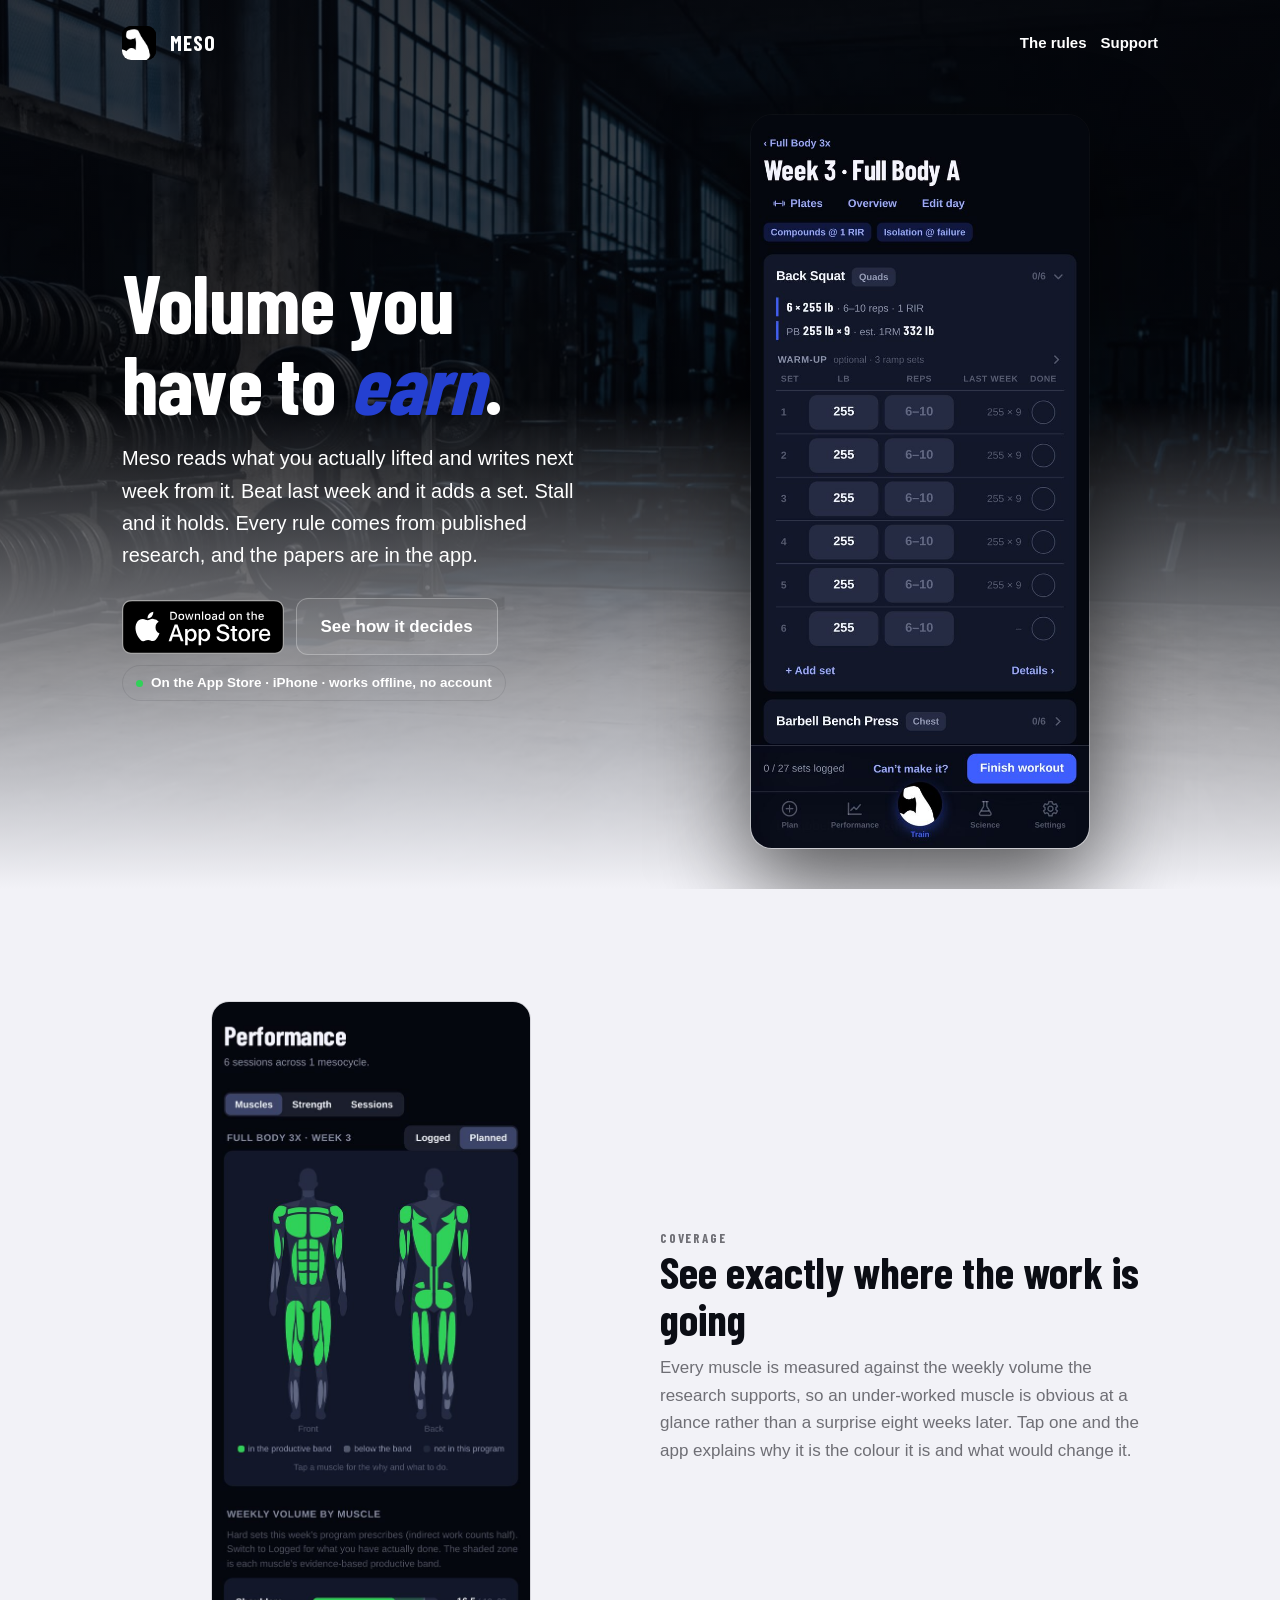
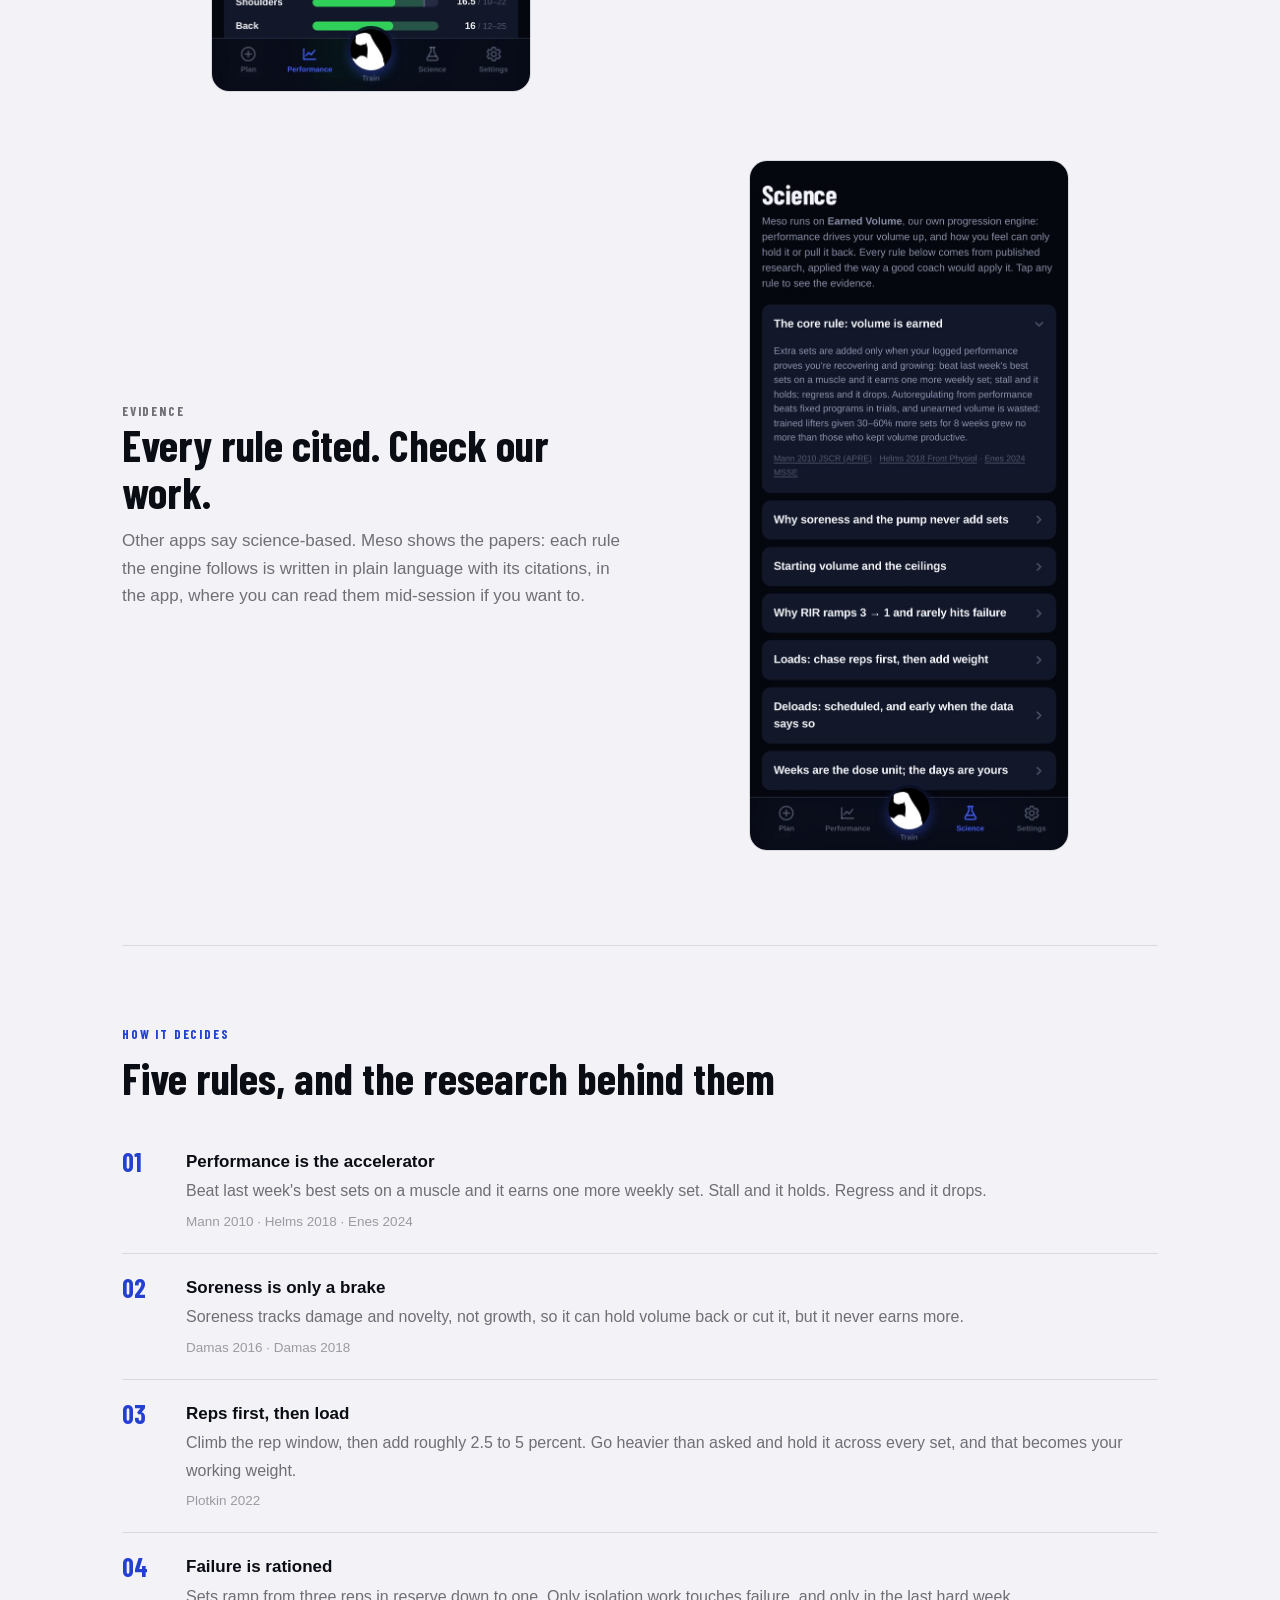
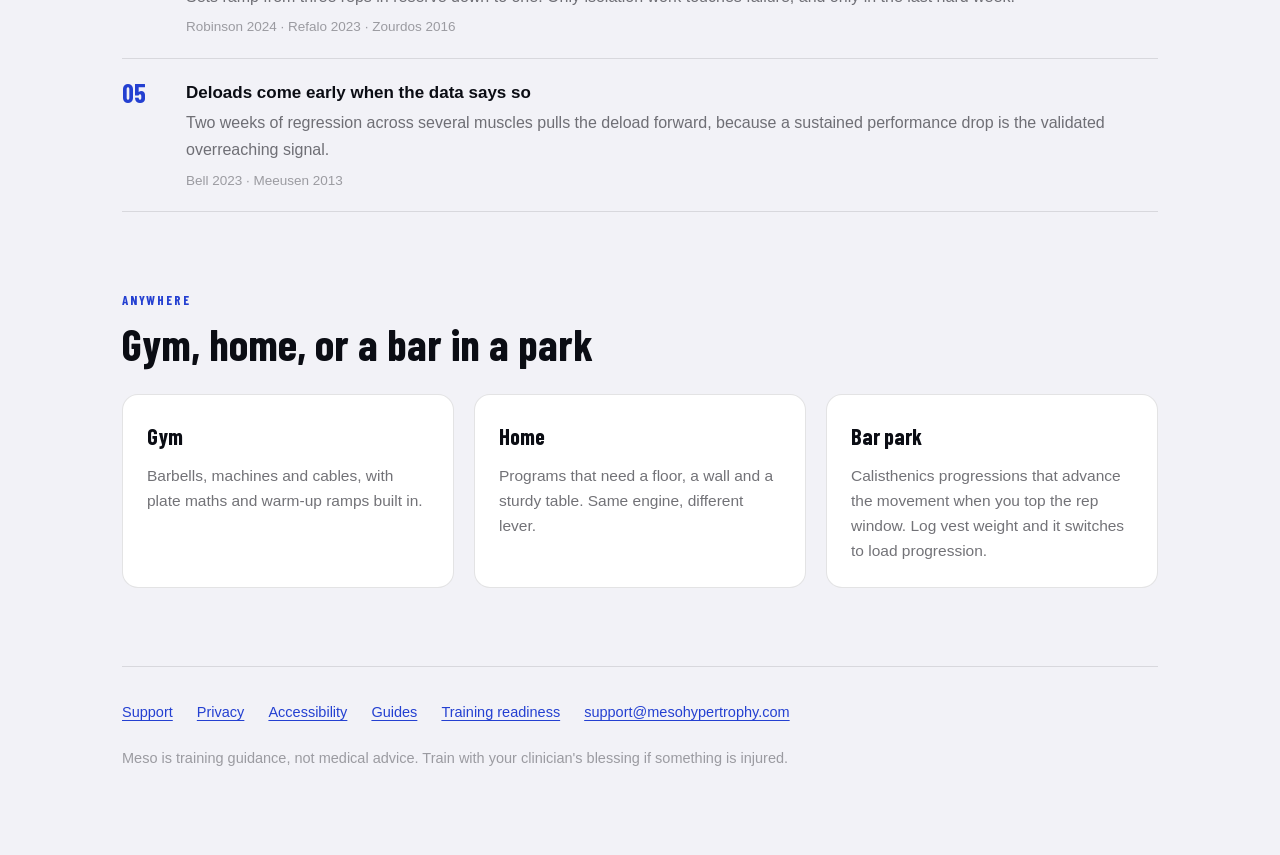
==== index.html @ c238a5f3 "Training guides: what a mesocycle is, deload weeks, reps in reserve, earned progressive overload, an" ====
<!doctype html>
<html lang="en">
<head>
<meta charset="utf-8">
<meta name="viewport" content="width=device-width, initial-scale=1">
<meta name="apple-itunes-app" content="app-id=6789395189">
<title>Meso: Hypertrophy Coach</title>
<meta name="description" content="A hypertrophy training app that decides your next set from what you actually lifted. Every rule cited to the research. Works offline, no account.">
<meta property="og:title" content="Meso: Hypertrophy Coach">
<meta property="og:description" content="Volume you have to earn. Meso reads your logged performance and writes next week from it.">
<meta property="og:image" content="shots/02-muscles.jpg">
<meta property="og:type" content="website">
<meta name="theme-color" content="#05070f">
<style>
  @font-face {
    font-family: 'Barlow Condensed'; font-style: normal; font-weight: 700; font-display: swap;
    src: url('./barlow-condensed-700.woff2') format('woff2');
  }
  :root {
    --paper: #05070f; --card: #12172a; --ink: #f2f4ff;
    --ink-2: rgba(210, 219, 250, 0.68); --ink-3: rgba(210, 219, 250, 0.4);
    --line: rgba(126, 138, 178, 0.24); --accent: #3e5eff; --accent-text: #93a6ff;
    --good: #30d158;
    --display: 'Barlow Condensed', -apple-system, 'SF Pro Display', sans-serif;
  }
  * { box-sizing: border-box; }
  html { scroll-behavior: smooth; }
  body {
    margin: 0; background: var(--paper); color: var(--ink);
    font: 17px/1.62 -apple-system, BlinkMacSystemFont, 'Segoe UI', Roboto, sans-serif;
    -webkit-font-smoothing: antialiased; overflow-x: hidden;
  }
  a { color: var(--accent-text); text-underline-offset: 3px; }
  .wrap { max-width: 1080px; margin: 0 auto; padding: 0 22px; }

  /* ---------- hero: the gym behind, the product in front ---------- */
  .hero { position: relative; overflow: hidden; padding: 0 0 40px; }
  .hero::before {
    content: ''; position: absolute; inset: 0;
    background: url('hero-bg.jpg') center/cover no-repeat;
    filter: grayscale(25%) brightness(0.55); z-index: -2;
  }
  .hero::after {
    content: ''; position: absolute; inset: 0; z-index: -1;
    background: linear-gradient(180deg, rgba(5,7,15,0.55) 0%, rgba(5,7,15,0.82) 55%, var(--paper) 100%);
  }
  .nav { display: flex; align-items: center; gap: 14px; padding: 26px 0 0; }
  .mark { width: 34px; height: 34px; border-radius: 9px; background: #000; display: grid; place-items: center; }
  .mark img { width: 100%; height: 100%; object-fit: cover; border-radius: 9px; }
  .brand { font-family: var(--display); font-weight: 700; font-size: 21px; letter-spacing: 0.04em; }
  .nav .spacer { flex: 1; }
  .nav a { color: var(--ink-2); text-decoration: none; font-size: 15px; font-weight: 600; }
  .hero-grid { display: grid; gap: 34px; grid-template-columns: 1.05fr 0.95fr; align-items: center; padding: 54px 0 0; }
  h1 {
    font-family: var(--display); font-weight: 700; font-size: clamp(46px, 7.4vw, 82px);
    line-height: 0.98; margin: 0; letter-spacing: -0.01em; text-wrap: balance;
  }
  h1 em { font-style: italic; color: var(--accent-text); }
  .lede { font-size: clamp(17px, 2vw, 20px); color: var(--ink-2); max-width: 44ch; margin: 20px 0 0; }
  .cta { display: flex; flex-wrap: wrap; gap: 12px; margin: 26px 0 10px; align-items: center; }
  .btn {
    display: inline-block; background: var(--accent); color: #fff; text-decoration: none;
    font-weight: 650; padding: 14px 24px; border-radius: 12px;
    box-shadow: 0 10px 30px rgba(62, 94, 255, 0.35);
  }
  .store { display: inline-block; line-height: 0; }
  .store img { height: 54px; width: auto; }
  .btn.ghost { background: rgba(255,255,255,0.06); color: var(--ink); border: 1px solid var(--line); box-shadow: none; }
  .pill {
    display: inline-flex; align-items: center; gap: 8px; font-size: 13.5px; font-weight: 600;
    color: var(--ink-2); border: 1px solid var(--line); border-radius: 99px; padding: 6px 13px;
  }
  .pill .dot { width: 7px; height: 7px; border-radius: 50%; background: var(--good); }
  .hero-shot { position: relative; }
  .hero-shot img {
    width: 100%; max-width: 340px; margin: 0 auto; display: block; border-radius: 22px;
    border: 1px solid var(--line); box-shadow: 0 40px 90px rgba(0,0,0,0.6);
  }

  /* ---------- alternating feature rows ---------- */
  section { padding: 78px 0 0; }
  .row { display: grid; gap: 40px; grid-template-columns: 1fr 1fr; align-items: center; padding: 34px 0; }
  .row:nth-child(even) .row-media { order: 2; }
  .row img { width: 100%; max-width: 320px; border-radius: 18px; border: 1px solid var(--line); display: block; margin: 0 auto; }
  .eyebrow {
    font-family: var(--display); font-weight: 700; letter-spacing: 0.14em; text-transform: uppercase;
    font-size: 13px; color: var(--accent-text); margin: 0 0 10px;
  }
  h2 { font-family: var(--display); font-weight: 700; font-size: clamp(30px, 4.4vw, 44px); line-height: 1.06; margin: 0 0 12px; }
  .row p { color: var(--ink-2); margin: 0; }

  /* ---------- rules ---------- */
  .rules { border-top: 1px solid var(--line); margin-top: 60px; }
  .rules ol { list-style: none; counter-reset: r; padding: 0; margin: 26px 0 0; }
  .rules li { counter-increment: r; display: grid; grid-template-columns: 46px 1fr; gap: 18px; padding: 20px 0; border-bottom: 1px solid var(--line); }
  .rules li::before {
    content: counter(r, decimal-leading-zero); font-family: var(--display); font-weight: 700;
    font-size: 26px; color: var(--accent-text); line-height: 1.1;
  }
  .rules b { display: block; font-weight: 650; margin-bottom: 2px; }
  .rules span { color: var(--ink-2); font-size: 16px; }
  .rules cite { display: block; margin-top: 6px; color: var(--ink-3); font-size: 13.5px; font-style: normal; }

  /* ---------- environments ---------- */
  .grid { display: grid; gap: 20px; grid-template-columns: repeat(auto-fit, minmax(230px, 1fr)); margin-top: 26px; }
  .card { background: var(--card); border: 1px solid var(--line); border-radius: 16px; padding: 24px; }
  .card h3 { font-family: var(--display); font-size: 22px; margin: 0 0 8px; font-weight: 700; }
  .card p { margin: 0; color: var(--ink-2); font-size: 15.5px; }

  footer { margin-top: 78px; border-top: 1px solid var(--line); padding: 34px 0 70px; color: var(--ink-3); font-size: 14.5px; }
  footer nav a { margin-right: 20px; display: inline-block; margin-bottom: 8px; }

  @media (max-width: 760px) {
    .hero-grid, .row { grid-template-columns: 1fr; }
    .row:nth-child(even) .row-media { order: 0; }
    .hero-grid { padding-top: 34px; }
  }
  @media (prefers-color-scheme: light) {
    :root {
      --paper: #f2f2f7; --card: #ffffff; --ink: #0b0d14;
      --ink-2: rgba(60, 60, 67, 0.72); --ink-3: rgba(60, 60, 67, 0.48);
      --line: rgba(60, 60, 67, 0.14); --accent: #2b48e6; --accent-text: #2440d1;
    }
    .hero::after { background: linear-gradient(180deg, rgba(5,7,15,0.62) 0%, rgba(5,7,15,0.5) 45%, var(--paper) 100%); }
    .nav a, .brand, h1, .lede, .pill { color: #fff; }
    .btn.ghost { color: #fff; border-color: rgba(255,255,255,0.28); }
  }
  @media (prefers-reduced-motion: reduce) { html { scroll-behavior: auto; } }
</style>
</head>
<body>

<div class="hero">
  <div class="wrap">
    <div class="nav">
      <div class="mark"><img src="icon.png" alt=""></div>
      <span class="brand">MESO</span>
      <span class="spacer"></span>
      <a href="#rules">The rules</a>
      <a href="support.html">Support</a>
    </div>
    <div class="hero-grid">
      <div>
        <h1>Volume you have to <em>earn</em>.</h1>
        <p class="lede">Meso reads what you actually lifted and writes next week from it. Beat last week and it adds a
          set. Stall and it holds. Every rule comes from published research, and the papers are in the app.</p>
        <div class="cta">
          <a class="store" href="https://apps.apple.com/app/apple-store/id6789395189?ct=website"><img src="app-store-badge.svg" alt="Download on the App Store" width="162" height="54"></a>
          <a class="btn ghost" href="#rules">See how it decides</a>
        </div>
        <span class="pill"><span class="dot"></span> On the App Store · iPhone · works offline, no account</span>
      </div>
      <div class="hero-shot"><img src="shots/01-workout.jpg" alt="A Meso workout screen: prescribed weight, rep window and reps in reserve, with last week's numbers beside every set."></div>
    </div>
  </div>
</div>

<div class="wrap">
  <section>
    <div class="row">
      <div class="row-media"><img src="shots/02-muscles.jpg" alt="A body map with each muscle coloured green where this week's sets land inside its evidence-based volume band." loading="lazy"></div>
      <div>
        <p class="eyebrow">Coverage</p>
        <h2>See exactly where the work is going</h2>
        <p>Every muscle is measured against the weekly volume the research supports, so an under-worked muscle is
          obvious at a glance rather than a surprise eight weeks later. Tap one and the app explains why it is the
          colour it is and what would change it.</p>
      </div>
    </div>
    <div class="row">
      <div class="row-media"><img src="shots/06-science.jpg" alt="The Science tab, listing each engine rule with links to the studies behind it." loading="lazy"></div>
      <div>
        <p class="eyebrow">Evidence</p>
        <h2>Every rule cited. Check our work.</h2>
        <p>Other apps say science-based. Meso shows the papers: each rule the engine follows is written in plain
          language with its citations, in the app, where you can read them mid-session if you want to.</p>
      </div>
    </div>
  </section>

  <section class="rules" id="rules">
    <p class="eyebrow">How it decides</p>
    <h2>Five rules, and the research behind them</h2>
    <ol>
      <li><div><b>Performance is the accelerator</b><span>Beat last week's best sets on a muscle and it earns one more
        weekly set. Stall and it holds. Regress and it drops.</span><cite>Mann 2010 · Helms 2018 · Enes 2024</cite></div></li>
      <li><div><b>Soreness is only a brake</b><span>Soreness tracks damage and novelty, not growth, so it can hold
        volume back or cut it, but it never earns more.</span><cite>Damas 2016 · Damas 2018</cite></div></li>
      <li><div><b>Reps first, then load</b><span>Climb the rep window, then add roughly 2.5 to 5 percent. Go heavier
        than asked and hold it across every set, and that becomes your working weight.</span><cite>Plotkin 2022</cite></div></li>
      <li><div><b>Failure is rationed</b><span>Sets ramp from three reps in reserve down to one. Only isolation work
        touches failure, and only in the last hard week.</span><cite>Robinson 2024 · Refalo 2023 · Zourdos 2016</cite></div></li>
      <li><div><b>Deloads come early when the data says so</b><span>Two weeks of regression across several muscles
        pulls the deload forward, because a sustained performance drop is the validated overreaching
        signal.</span><cite>Bell 2023 · Meeusen 2013</cite></div></li>
    </ol>
  </section>

  <section>
    <p class="eyebrow">Anywhere</p>
    <h2>Gym, home, or a bar in a park</h2>
    <div class="grid">
      <div class="card"><h3>Gym</h3><p>Barbells, machines and cables, with plate maths and warm-up ramps built in.</p></div>
      <div class="card"><h3>Home</h3><p>Programs that need a floor, a wall and a sturdy table. Same engine, different lever.</p></div>
      <div class="card"><h3>Bar park</h3><p>Calisthenics progressions that advance the movement when you top the rep window. Log vest weight and it switches to load progression.</p></div>
    </div>
  </section>

  <footer>
    <nav>
      <a href="support.html">Support</a>
      <a href="privacy.html">Privacy</a>
      <a href="accessibility.html">Accessibility</a>
      <a href="guides/">Guides</a>
      <a href="suitability.html">Training readiness</a>
      <a href="mailto:support@mesohypertrophy.com">support@mesohypertrophy.com</a>
    </nav>
    <p>Meso is training guidance, not medical advice. Train with your clinician's blessing if something is injured.</p>
  </footer>
</div>
</body>
</html>
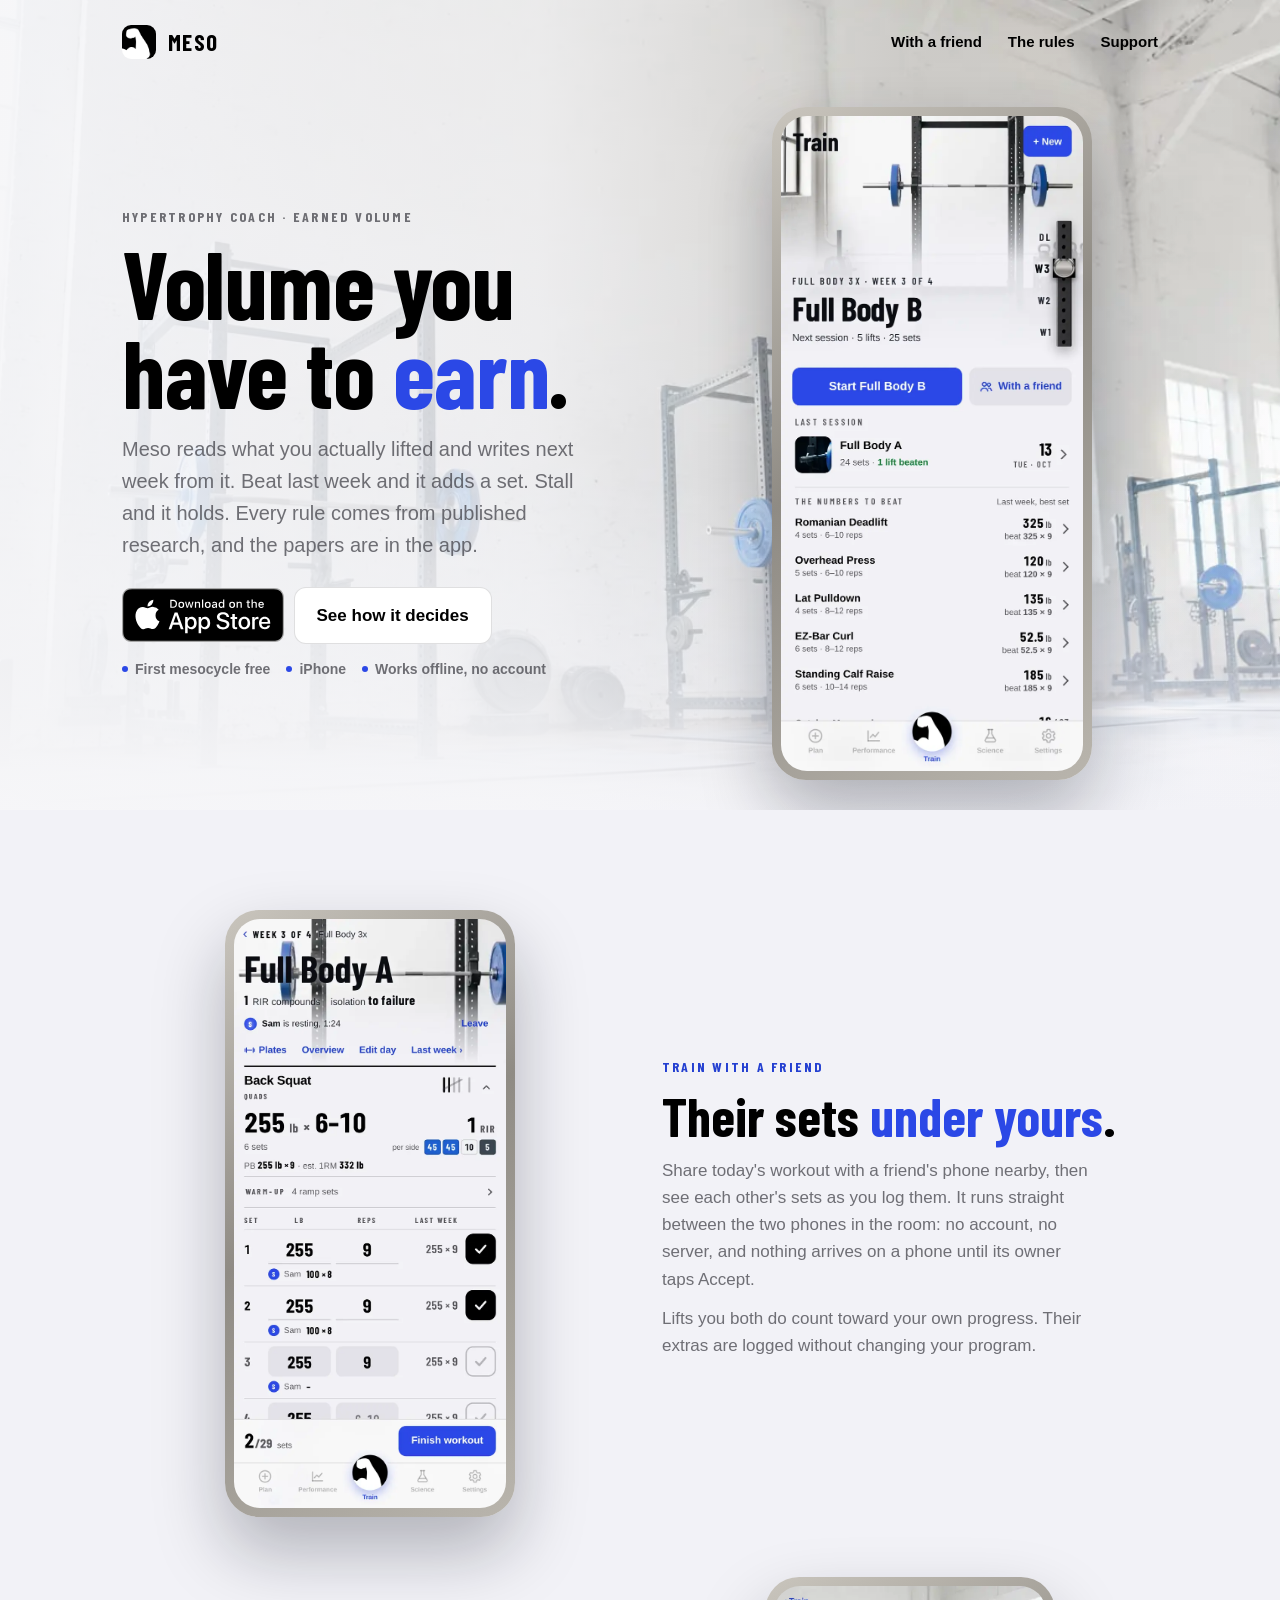
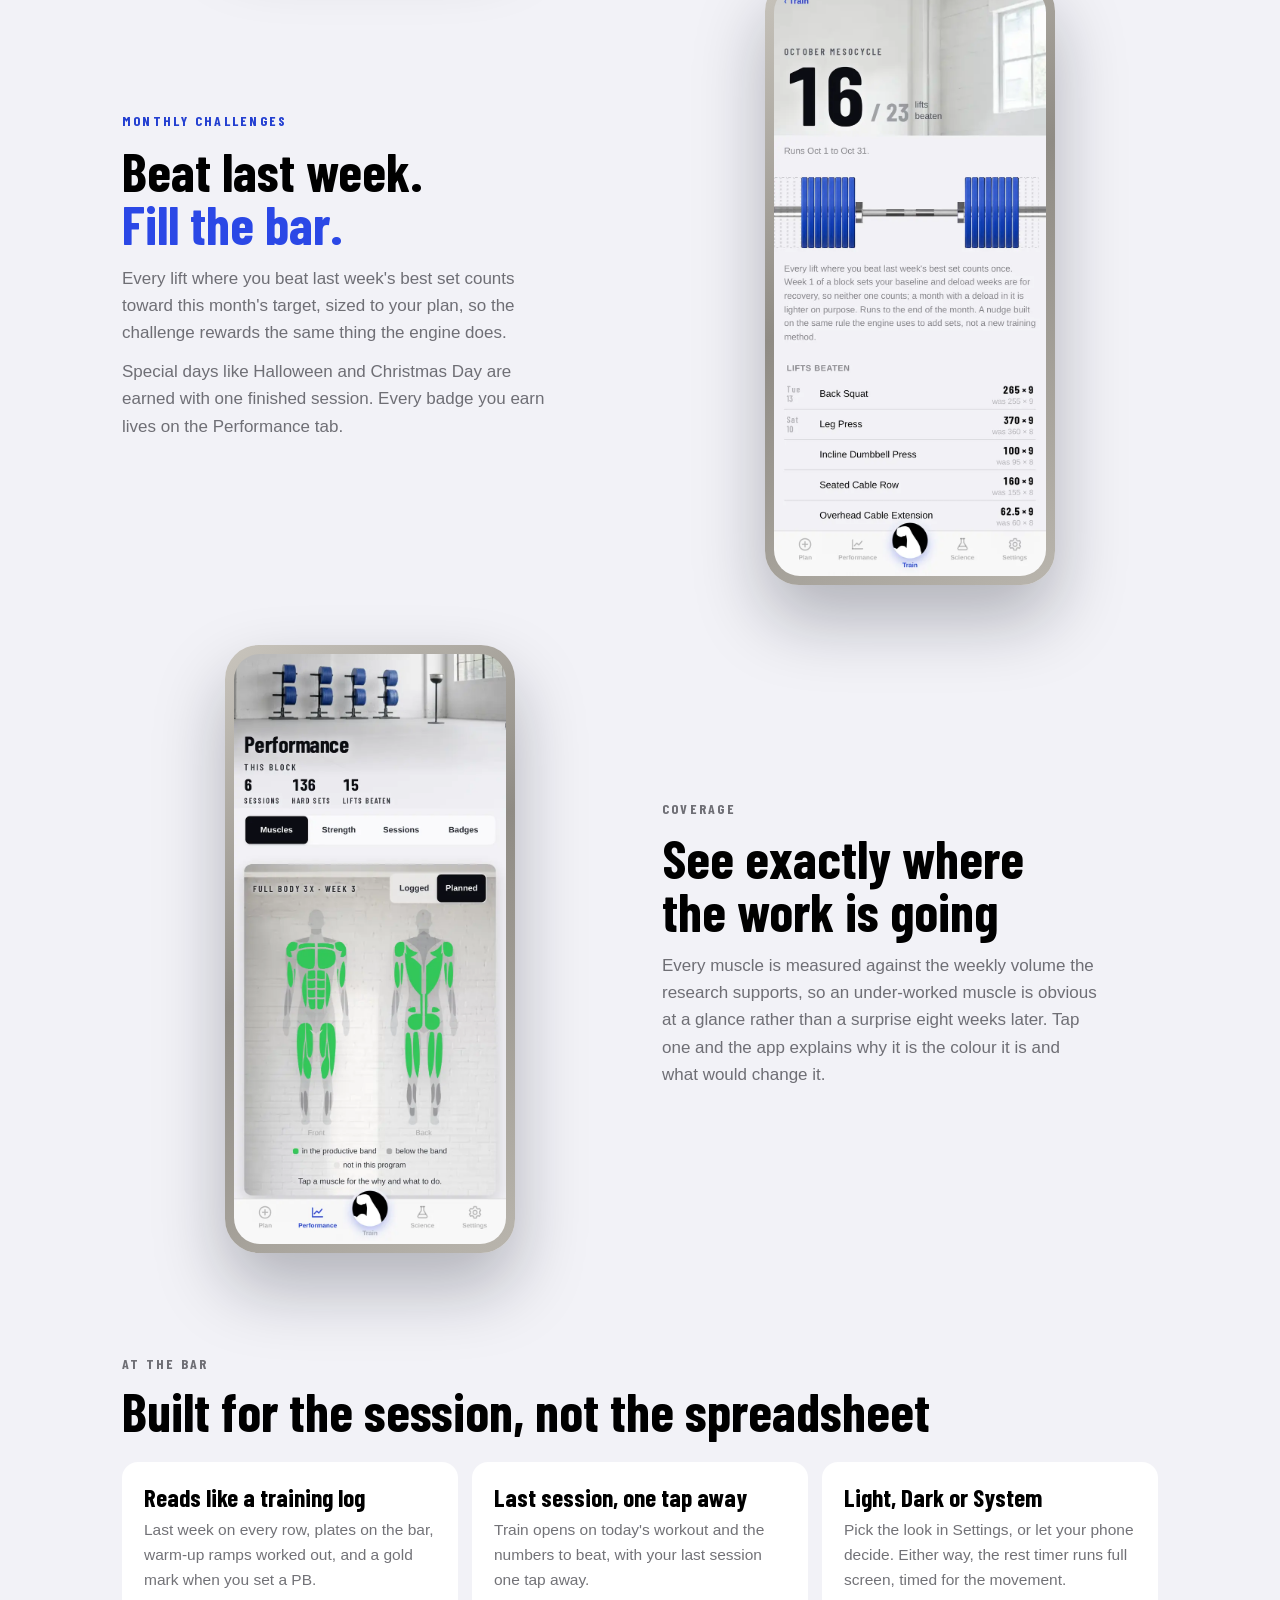
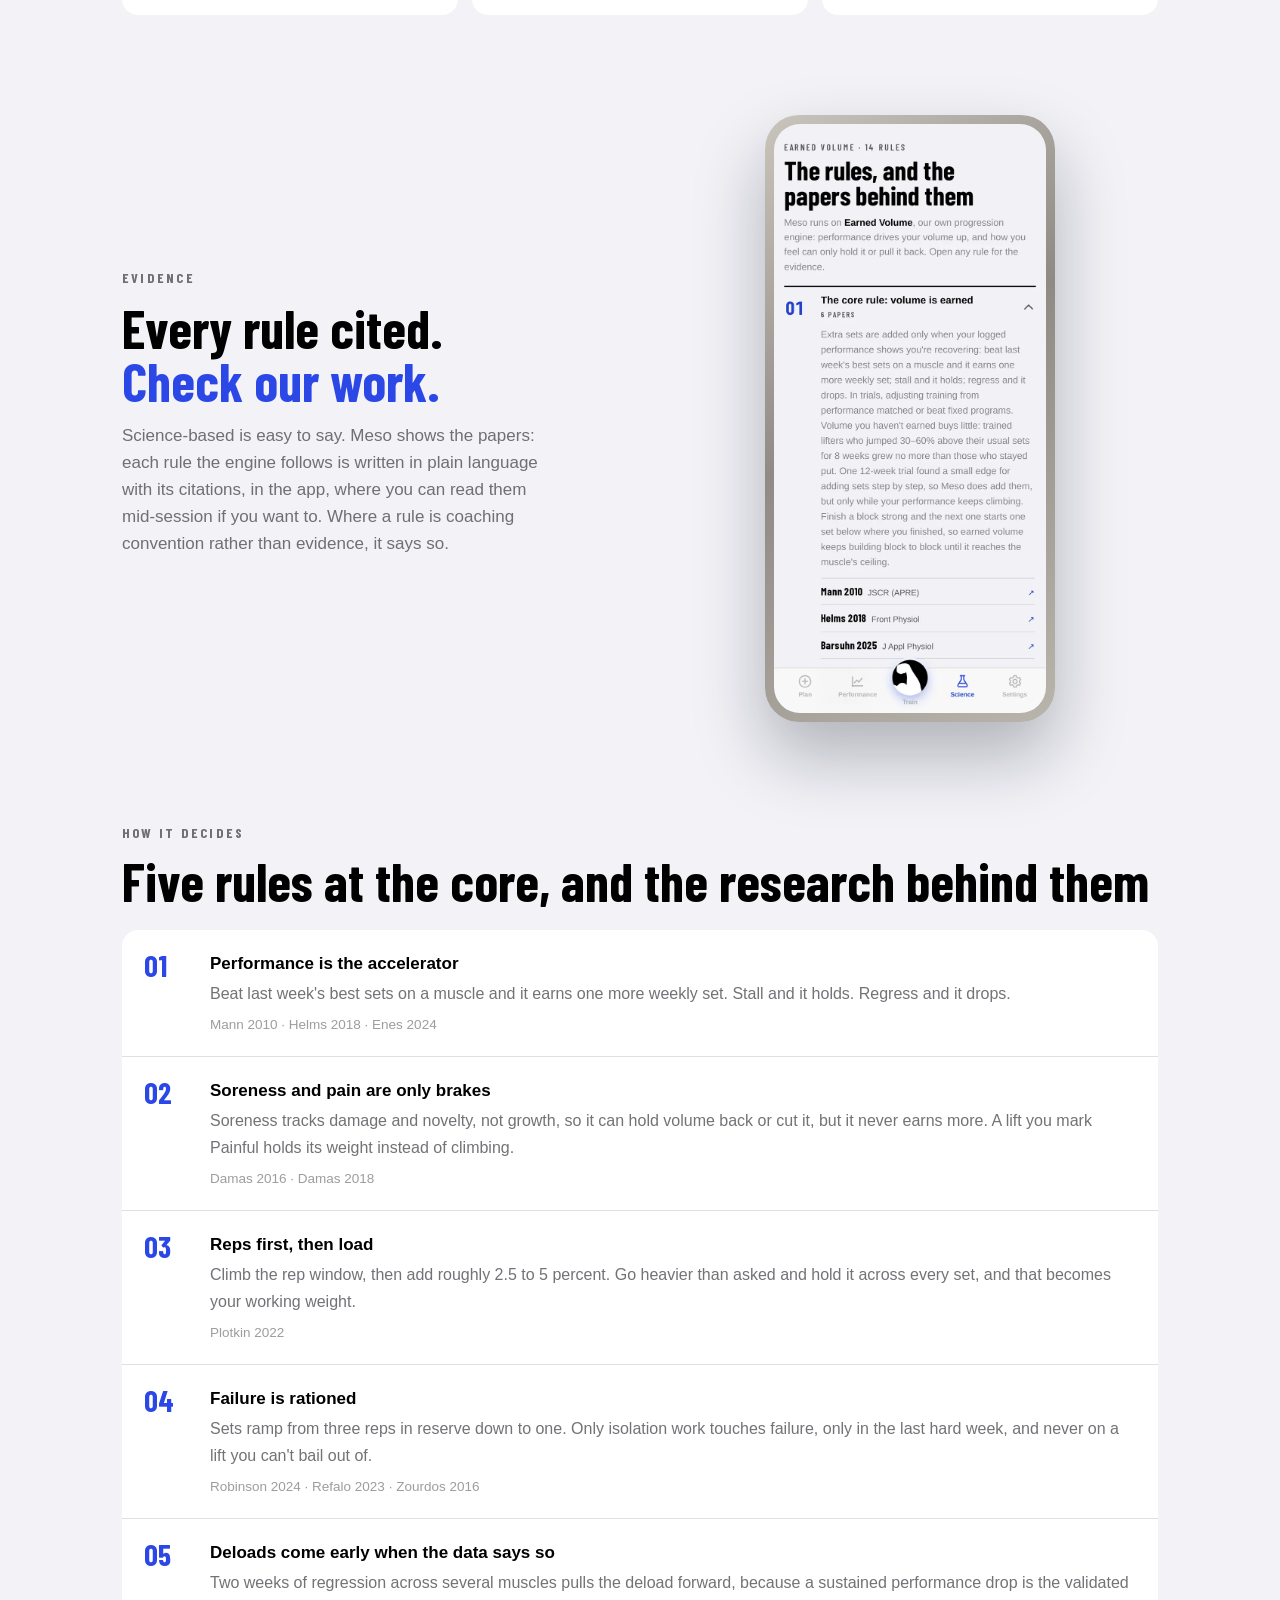
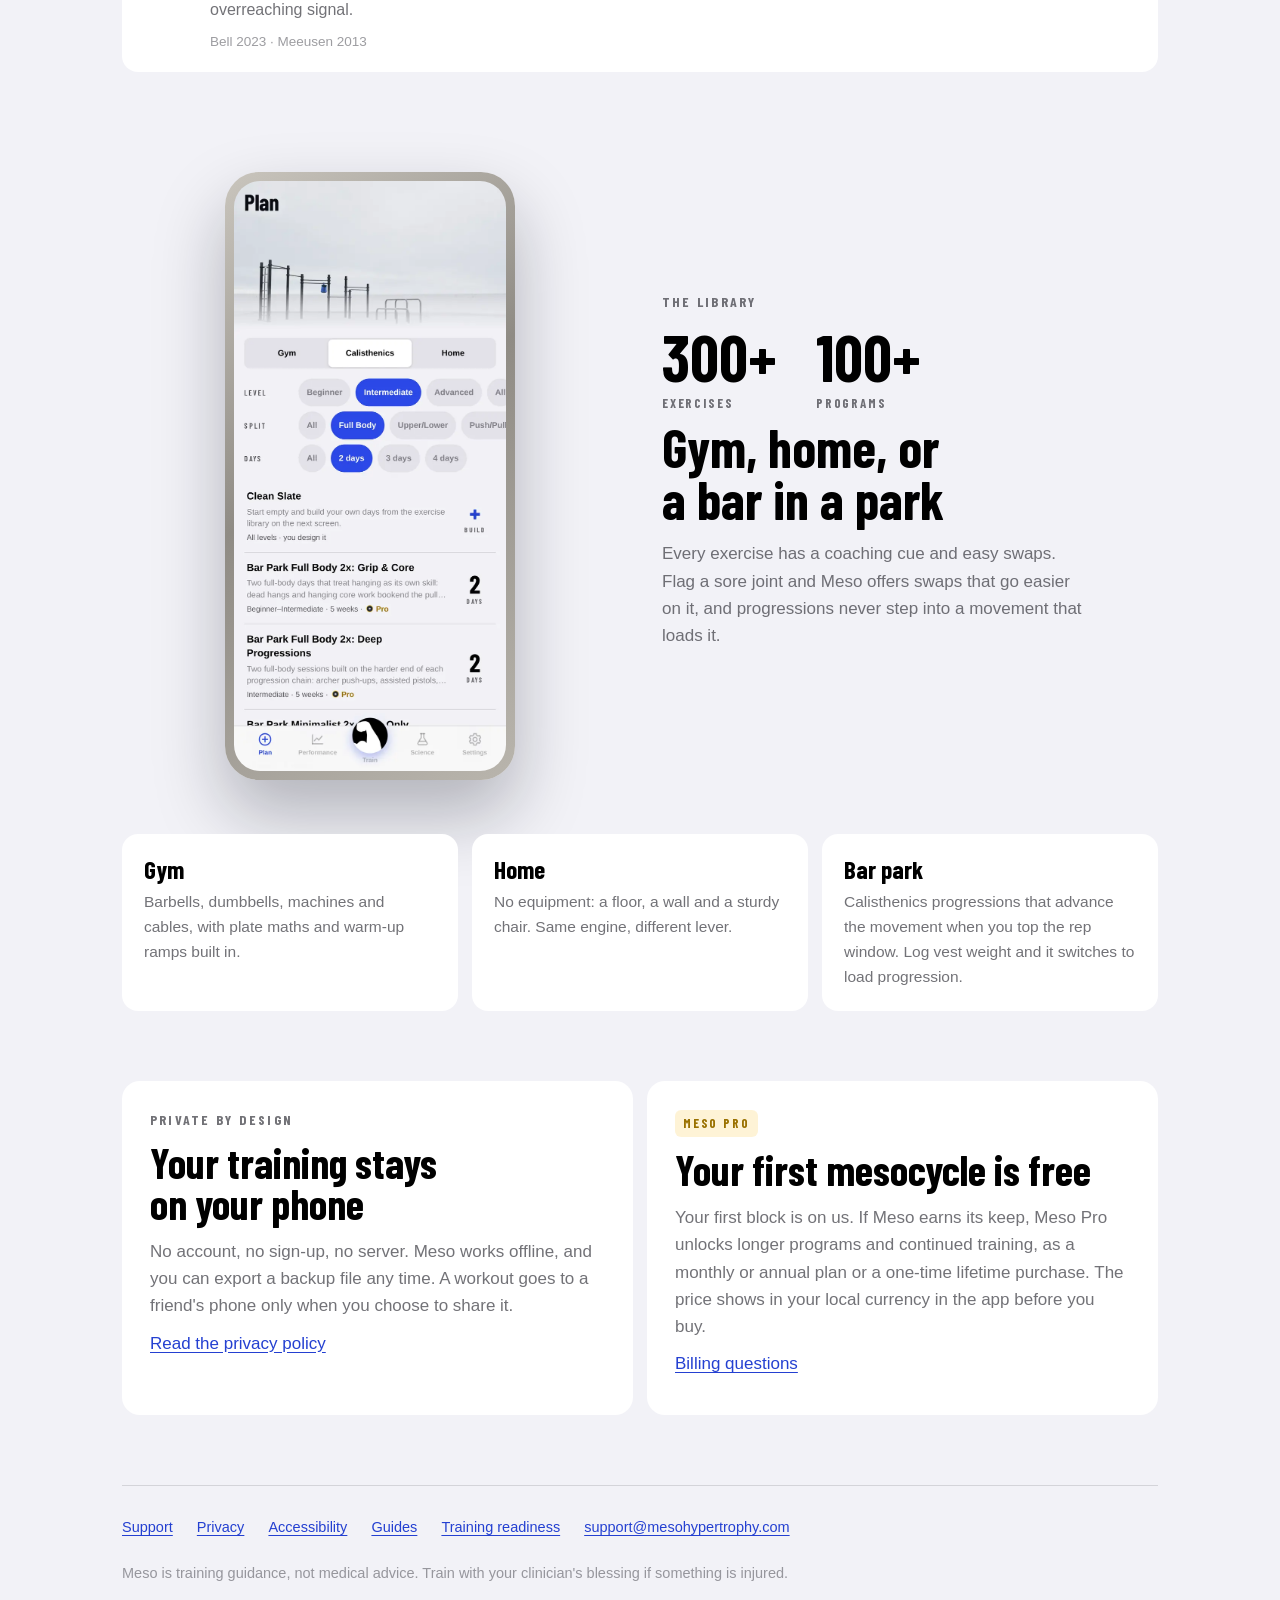
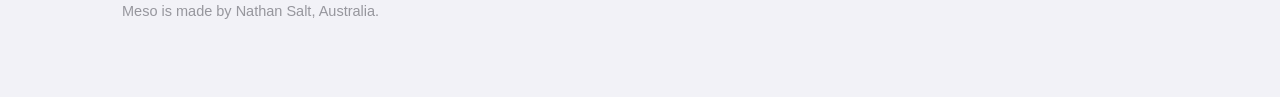
==== commit 8bcdd3d7: "Merge branch 'guides'" ====
--- a/index.html
+++ b/index.html
@@ -5,125 +5,142 @@
 <meta name="viewport" content="width=device-width, initial-scale=1">
 <meta name="apple-itunes-app" content="app-id=6789395189">
 <title>Meso: Hypertrophy Coach</title>
-<meta name="description" content="A hypertrophy training app that decides your next set from what you actually lifted. Every rule cited to the research. Works offline, no account.">
+<meta name="description" content="A hypertrophy training app that decides your next set from what you actually lifted. Every rule cited to the research. Train with a friend phone to phone. Works offline, no account.">
 <meta property="og:title" content="Meso: Hypertrophy Coach">
 <meta property="og:description" content="Volume you have to earn. Meso reads your logged performance and writes next week from it.">
-<meta property="og:image" content="shots/02-muscles.jpg">
+<meta property="og:image" content="https://mesohypertrophy.com/og.jpg">
 <meta property="og:type" content="website">
-<meta name="theme-color" content="#05070f">
+<meta name="twitter:card" content="summary_large_image">
+<meta name="theme-color" content="#f2f2f7">
+<meta name="color-scheme" content="light">
+<link rel="icon" href="icon.png">
+<link rel="apple-touch-icon" href="icon.png">
+<link rel="preload" href="barlow-condensed-700.woff2" as="font" type="font/woff2" crossorigin>
 <style>
   @font-face {
     font-family: 'Barlow Condensed'; font-style: normal; font-weight: 700; font-display: swap;
     src: url('./barlow-condensed-700.woff2') format('woff2');
   }
+  /* The app's light tokens (app/style.css), so the site reads as the product. */
   :root {
-    --paper: #05070f; --card: #12172a; --ink: #f2f4ff;
-    --ink-2: rgba(210, 219, 250, 0.68); --ink-3: rgba(210, 219, 250, 0.4);
-    --line: rgba(126, 138, 178, 0.24); --accent: #3e5eff; --accent-text: #93a6ff;
-    --good: #30d158;
+    --paper: #f2f2f7; --card: #ffffff; --ink: #000000;
+    --ink-2: rgba(60, 60, 67, 0.72); --ink-3: rgba(60, 60, 67, 0.5);
+    --line: rgba(60, 60, 67, 0.16); --well: rgba(118, 118, 128, 0.12);
+    --accent: #2b48e6; --accent-deep: #1d33b8; --accent-text: #2440d1;
+    --accent-soft: rgba(43, 72, 230, 0.1); --accent-glow: rgba(43, 72, 230, 0.32);
+    --pro-text: #9a7100; --pro-soft: rgba(245, 179, 1, 0.16); --good: #34c759;
     --display: 'Barlow Condensed', -apple-system, 'SF Pro Display', sans-serif;
   }
   * { box-sizing: border-box; }
   html { scroll-behavior: smooth; }
   body {
     margin: 0; background: var(--paper); color: var(--ink);
-    font: 17px/1.62 -apple-system, BlinkMacSystemFont, 'Segoe UI', Roboto, sans-serif;
+    font: 17px/1.6 -apple-system, BlinkMacSystemFont, 'Segoe UI', Roboto, sans-serif;
     -webkit-font-smoothing: antialiased; overflow-x: hidden;
   }
   a { color: var(--accent-text); text-underline-offset: 3px; }
+  img { display: block; }
   .wrap { max-width: 1080px; margin: 0 auto; padding: 0 22px; }
 
-  /* ---------- hero: the gym behind, the product in front ---------- */
-  .hero { position: relative; overflow: hidden; padding: 0 0 40px; }
-  .hero::before {
-    content: ''; position: absolute; inset: 0;
-    background: url('hero-bg.jpg') center/cover no-repeat;
-    filter: grayscale(25%) brightness(0.55); z-index: -2;
-  }
+  /* ---------- hero: the bright gym behind, the product in front ---------- */
+  .hero { position: relative; overflow: hidden; padding-bottom: 30px; isolation: isolate; }
+  .hero-bg { position: absolute; inset: 0 0 auto 0; height: 100%; z-index: -2;
+    background: url('gym-light.webp') 62% 30%/cover no-repeat; }
   .hero::after {
     content: ''; position: absolute; inset: 0; z-index: -1;
-    background: linear-gradient(180deg, rgba(5,7,15,0.55) 0%, rgba(5,7,15,0.82) 55%, var(--paper) 100%);
-  }
-  .nav { display: flex; align-items: center; gap: 14px; padding: 26px 0 0; }
-  .mark { width: 34px; height: 34px; border-radius: 9px; background: #000; display: grid; place-items: center; }
-  .mark img { width: 100%; height: 100%; object-fit: cover; border-radius: 9px; }
-  .brand { font-family: var(--display); font-weight: 700; font-size: 21px; letter-spacing: 0.04em; }
+    background:
+      linear-gradient(90deg, rgba(246,246,248,0.94) 0%, rgba(246,246,248,0.78) 42%, rgba(246,246,248,0.08) 72%),
+      linear-gradient(180deg, rgba(242,242,247,0) 60%, var(--paper) 100%);
+  }
+  .nav { display: flex; align-items: center; gap: 12px; padding: 24px 0 0; }
+  .mark { width: 34px; height: 34px; border-radius: 9px; overflow: hidden; background: #000; }
+  .mark img { width: 100%; height: 100%; }
+  .brand { font-family: var(--display); font-weight: 700; font-size: 23px; letter-spacing: 0.06em; }
   .nav .spacer { flex: 1; }
-  .nav a { color: var(--ink-2); text-decoration: none; font-size: 15px; font-weight: 600; }
-  .hero-grid { display: grid; gap: 34px; grid-template-columns: 1.05fr 0.95fr; align-items: center; padding: 54px 0 0; }
+  .nav a { color: var(--ink); text-decoration: none; font-size: 15px; font-weight: 600; margin-left: 14px; }
+  .hero-grid { display: grid; gap: 30px; grid-template-columns: 1.1fr 0.9fr; align-items: center; padding: 46px 0 0; }
+  .kicker, .eyebrow {
+    font-family: var(--display); font-weight: 700; letter-spacing: 0.16em; text-transform: uppercase;
+    font-size: 14px; color: var(--ink-2); margin: 0 0 10px;
+  }
   h1 {
-    font-family: var(--display); font-weight: 700; font-size: clamp(46px, 7.4vw, 82px);
-    line-height: 0.98; margin: 0; letter-spacing: -0.01em; text-wrap: balance;
-  }
-  h1 em { font-style: italic; color: var(--accent-text); }
-  .lede { font-size: clamp(17px, 2vw, 20px); color: var(--ink-2); max-width: 44ch; margin: 20px 0 0; }
-  .cta { display: flex; flex-wrap: wrap; gap: 12px; margin: 26px 0 10px; align-items: center; }
+    font-family: var(--display); font-weight: 700; font-size: clamp(54px, 8.4vw, 96px);
+    line-height: 0.92; margin: 0; letter-spacing: -0.005em; text-wrap: balance;
+  }
+  h1 em { font-style: normal; color: var(--accent); }
+  .lede { font-size: clamp(17px, 2vw, 20px); color: var(--ink-2); max-width: 42ch; margin: 18px 0 0; }
+  .cta { display: flex; flex-wrap: wrap; gap: 10px; margin: 26px 0 14px; align-items: center; }
   .btn {
-    display: inline-block; background: var(--accent); color: #fff; text-decoration: none;
-    font-weight: 650; padding: 14px 24px; border-radius: 12px;
-    box-shadow: 0 10px 30px rgba(62, 94, 255, 0.35);
-  }
+    display: inline-flex; align-items: center; gap: 9px; background: var(--accent); color: #fff; text-decoration: none;
+    font-weight: 650; padding: 14px 22px; border-radius: 12px; box-shadow: 0 10px 26px var(--accent-glow);
+  }
+  .btn:hover { background: var(--accent-deep); }
   .store { display: inline-block; line-height: 0; }
   .store img { height: 54px; width: auto; }
-  .btn.ghost { background: rgba(255,255,255,0.06); color: var(--ink); border: 1px solid var(--line); box-shadow: none; }
-  .pill {
-    display: inline-flex; align-items: center; gap: 8px; font-size: 13.5px; font-weight: 600;
-    color: var(--ink-2); border: 1px solid var(--line); border-radius: 99px; padding: 6px 13px;
-  }
-  .pill .dot { width: 7px; height: 7px; border-radius: 50%; background: var(--good); }
-  .hero-shot { position: relative; }
-  .hero-shot img {
-    width: 100%; max-width: 340px; margin: 0 auto; display: block; border-radius: 22px;
-    border: 1px solid var(--line); box-shadow: 0 40px 90px rgba(0,0,0,0.6);
-  }
-
-  /* ---------- alternating feature rows ---------- */
-  section { padding: 78px 0 0; }
-  .row { display: grid; gap: 40px; grid-template-columns: 1fr 1fr; align-items: center; padding: 34px 0; }
-  .row:nth-child(even) .row-media { order: 2; }
-  .row img { width: 100%; max-width: 320px; border-radius: 18px; border: 1px solid var(--line); display: block; margin: 0 auto; }
-  .eyebrow {
-    font-family: var(--display); font-weight: 700; letter-spacing: 0.14em; text-transform: uppercase;
-    font-size: 13px; color: var(--accent-text); margin: 0 0 10px;
-  }
-  h2 { font-family: var(--display); font-weight: 700; font-size: clamp(30px, 4.4vw, 44px); line-height: 1.06; margin: 0 0 12px; }
-  .row p { color: var(--ink-2); margin: 0; }
-
-  /* ---------- rules ---------- */
-  .rules { border-top: 1px solid var(--line); margin-top: 60px; }
-  .rules ol { list-style: none; counter-reset: r; padding: 0; margin: 26px 0 0; }
-  .rules li { counter-increment: r; display: grid; grid-template-columns: 46px 1fr; gap: 18px; padding: 20px 0; border-bottom: 1px solid var(--line); }
+  .btn.ghost { background: var(--card); color: var(--ink); border: 1px solid var(--line); box-shadow: none; }
+  .btn.ghost:hover { background: #fff; border-color: rgba(60,60,67,0.3); }
+  .facts { display: flex; flex-wrap: wrap; gap: 6px 16px; font-size: 14px; font-weight: 600; color: var(--ink-2); margin: 0; padding: 0; list-style: none; }
+  .facts li { display: inline-flex; align-items: center; gap: 7px; }
+  .facts li::before { content: ''; width: 6px; height: 6px; border-radius: 50%; background: var(--accent); }
+  .phone {
+    width: 100%; max-width: 320px; margin: 0 auto; border-radius: 34px; padding: 9px;
+    background: linear-gradient(145deg, #c9c5bd, #8f8b84 45%, #b9b5ad); box-shadow: 0 34px 70px rgba(10, 14, 30, 0.28);
+  }
+  .phone img { width: 100%; height: auto; border-radius: 26px; background: #fff; }
+
+  /* ---------- feature rows ---------- */
+  section { padding: 70px 0 0; }
+  .row { display: grid; gap: 44px; grid-template-columns: 1fr 1fr; align-items: center; padding: 30px 0; }
+  .row.flip .row-media { order: 2; }
+  .row .phone { max-width: 290px; }
+  h2 { font-family: var(--display); font-weight: 700; font-size: clamp(36px, 5vw, 54px); line-height: 0.98; margin: 0 0 14px; text-wrap: balance; }
+  h2 em { font-style: normal; color: var(--accent); }
+  .row p, .lead { color: var(--ink-2); margin: 0 0 12px; max-width: 46ch; text-wrap: pretty; }
+  .eyebrow.new { color: var(--accent-text); }
+
+  /* ---------- small cards ---------- */
+  .grid { display: grid; gap: 14px; grid-template-columns: repeat(auto-fit, minmax(230px, 1fr)); margin-top: 24px; }
+  .card { background: var(--card); border-radius: 16px; padding: 22px; }
+  .card h3 { font-family: var(--display); font-size: 25px; line-height: 1.05; margin: 0 0 8px; font-weight: 700; }
+  .card p { margin: 0; color: var(--ink-2); font-size: 15.5px; }
+
+  /* ---------- the rules: the app's board, dark slate with white type ---------- */
+  .rules ol { list-style: none; counter-reset: r; padding: 0; margin: 22px 0 0; background: var(--card); border-radius: 16px; }
+  .rules li { counter-increment: r; display: grid; grid-template-columns: 52px 1fr; gap: 14px; padding: 20px 22px; border-bottom: 1px solid var(--line); }
+  .rules li:last-child { border-bottom: 0; }
   .rules li::before {
     content: counter(r, decimal-leading-zero); font-family: var(--display); font-weight: 700;
-    font-size: 26px; color: var(--accent-text); line-height: 1.1;
-  }
-  .rules b { display: block; font-weight: 650; margin-bottom: 2px; }
+    font-size: 30px; color: var(--accent); line-height: 1;
+  }
+  .rules b { display: block; font-weight: 650; margin-bottom: 3px; }
   .rules span { color: var(--ink-2); font-size: 16px; }
-  .rules cite { display: block; margin-top: 6px; color: var(--ink-3); font-size: 13.5px; font-style: normal; }
-
-  /* ---------- environments ---------- */
-  .grid { display: grid; gap: 20px; grid-template-columns: repeat(auto-fit, minmax(230px, 1fr)); margin-top: 26px; }
-  .card { background: var(--card); border: 1px solid var(--line); border-radius: 16px; padding: 24px; }
-  .card h3 { font-family: var(--display); font-size: 22px; margin: 0 0 8px; font-weight: 700; }
-  .card p { margin: 0; color: var(--ink-2); font-size: 15.5px; }
-
-  footer { margin-top: 78px; border-top: 1px solid var(--line); padding: 34px 0 70px; color: var(--ink-3); font-size: 14.5px; }
+  .rules cite { display: block; margin-top: 7px; color: var(--ink-3); font-size: 13.5px; font-style: normal; }
+
+  /* ---------- library stats ---------- */
+  .stats { display: flex; flex-wrap: wrap; gap: 10px 40px; margin: 6px 0 4px; }
+  .stat b { font-family: var(--display); font-size: 64px; line-height: 1; display: block; }
+  .stat small { font-family: var(--display); font-weight: 700; letter-spacing: 0.14em; text-transform: uppercase; font-size: 13px; color: var(--ink-2); }
+
+  /* ---------- private + pricing ---------- */
+  .pair { display: grid; gap: 14px; grid-template-columns: 1fr 1fr; }
+  .panel { background: var(--card); border-radius: 18px; padding: 28px; }
+  .panel h2 { font-size: clamp(32px, 4vw, 42px); }
+  .panel p { color: var(--ink-2); margin: 0 0 10px; }
+  .pro { display: inline-block; font-family: var(--display); font-weight: 700; letter-spacing: 0.14em; font-size: 13px;
+    color: var(--pro-text); background: var(--pro-soft); border-radius: 6px; padding: 3px 8px; margin-bottom: 12px; }
+
+  footer { margin-top: 70px; border-top: 1px solid var(--line); padding: 30px 0 60px; color: var(--ink-3); font-size: 14.5px; }
   footer nav a { margin-right: 20px; display: inline-block; margin-bottom: 8px; }
 
   @media (max-width: 760px) {
-    .hero-grid, .row { grid-template-columns: 1fr; }
-    .row:nth-child(even) .row-media { order: 0; }
-    .hero-grid { padding-top: 34px; }
-  }
-  @media (prefers-color-scheme: light) {
-    :root {
-      --paper: #f2f2f7; --card: #ffffff; --ink: #0b0d14;
-      --ink-2: rgba(60, 60, 67, 0.72); --ink-3: rgba(60, 60, 67, 0.48);
-      --line: rgba(60, 60, 67, 0.14); --accent: #2b48e6; --accent-text: #2440d1;
-    }
-    .hero::after { background: linear-gradient(180deg, rgba(5,7,15,0.62) 0%, rgba(5,7,15,0.5) 45%, var(--paper) 100%); }
-    .nav a, .brand, h1, .lede, .pill { color: #fff; }
-    .btn.ghost { color: #fff; border-color: rgba(255,255,255,0.28); }
+    .hero-grid, .row, .pair { grid-template-columns: 1fr; }
+    .row.flip .row-media { order: 0; }
+    .hero-grid { padding-top: 30px; }
+    .hero::after { background:
+      linear-gradient(180deg, rgba(246,246,248,0.9) 0%, rgba(246,246,248,0.84) 46%, rgba(242,242,247,0.55) 70%, var(--paper) 100%); }
+    .nav a.hide-sm { display: none; }
+    .row { gap: 22px; }
+    .phone { max-width: 270px; }
   }
   @media (prefers-reduced-motion: reduce) { html { scroll-behavior: auto; } }
 </style>
@@ -131,16 +148,19 @@
 <body>
 
 <div class="hero">
+  <div class="hero-bg" role="img" aria-label="A bright gym: squat racks with blue plates against a white brick wall."></div>
   <div class="wrap">
     <div class="nav">
-      <div class="mark"><img src="icon.png" alt=""></div>
+      <div class="mark"><img src="icon.png" alt="" width="34" height="34"></div>
       <span class="brand">MESO</span>
       <span class="spacer"></span>
-      <a href="#rules">The rules</a>
+      <a class="hide-sm" href="#friend">With a friend</a>
+      <a class="hide-sm" href="#rules">The rules</a>
       <a href="support.html">Support</a>
     </div>
     <div class="hero-grid">
       <div>
+        <p class="kicker">Hypertrophy coach · Earned Volume</p>
         <h1>Volume you have to <em>earn</em>.</h1>
         <p class="lede">Meso reads what you actually lifted and writes next week from it. Beat last week and it adds a
           set. Stall and it holds. Every rule comes from published research, and the papers are in the app.</p>
@@ -148,17 +168,45 @@
           <a class="store" href="https://apps.apple.com/app/apple-store/id6789395189?ct=website"><img src="app-store-badge.svg" alt="Download on the App Store" width="162" height="54"></a>
           <a class="btn ghost" href="#rules">See how it decides</a>
         </div>
-        <span class="pill"><span class="dot"></span> On the App Store · iPhone · works offline, no account</span>
-      </div>
-      <div class="hero-shot"><img src="shots/01-workout.jpg" alt="A Meso workout screen: prescribed weight, rep window and reps in reserve, with last week's numbers beside every set."></div>
+        <ul class="facts">
+          <li>First mesocycle free</li>
+          <li>iPhone</li>
+          <li>Works offline, no account</li>
+        </ul>
+      </div>
+      <div class="phone"><img src="shots/01-workout.webp" width="720" height="1561" alt="Meso's Train screen: today's session, a Start button beside With a friend, last session one tap away, and the numbers to beat from last week."></div>
     </div>
   </div>
 </div>
 
 <div class="wrap">
-  <section>
+  <section id="friend">
     <div class="row">
-      <div class="row-media"><img src="shots/02-muscles.jpg" alt="A body map with each muscle coloured green where this week's sets land inside its evidence-based volume band." loading="lazy"></div>
+      <div class="row-media"><div class="phone"><img src="shots/04-logger-friend.webp" width="720" height="1561" loading="lazy" alt="A Back Squat in the logbook-style logger: each set shows weight, reps and last week, with a training partner's set logged just underneath."></div></div>
+      <div>
+        <p class="eyebrow new">Train with a friend</p>
+        <h2>Their sets <em>under yours</em>.</h2>
+        <p>Share today's workout with a friend's phone nearby, then see each other's sets as you log them. It runs
+          straight between the two phones in the room: no account, no server, and nothing arrives on a phone until
+          its owner taps Accept.</p>
+        <p>Lifts you both do count toward your own progress. Their extras are logged without changing your program.</p>
+      </div>
+    </div>
+
+    <div class="row flip">
+      <div class="row-media"><div class="phone"><img src="shots/10-challenge.webp" width="720" height="1561" loading="lazy" alt="The monthly challenge: 16 of 23 lifts beaten, a barbell loading up with plates, and the list of lifts beaten this month."></div></div>
+      <div>
+        <p class="eyebrow new">Monthly challenges</p>
+        <h2>Beat last week. <em>Fill the bar.</em></h2>
+        <p>Every lift where you beat last week's best set counts toward this month's target, sized to your plan, so
+          the challenge rewards the same thing the engine does.</p>
+        <p>Special days like Halloween and Christmas Day are earned with one finished session. Every badge you earn
+          lives on the Performance tab.</p>
+      </div>
+    </div>
+
+    <div class="row">
+      <div class="row-media"><div class="phone"><img src="shots/02-muscles.webp" width="720" height="1561" loading="lazy" alt="A body map with each muscle coloured green where this week's planned sets land inside its evidence-based volume band."></div></div>
       <div>
         <p class="eyebrow">Coverage</p>
         <h2>See exactly where the work is going</h2>
@@ -167,29 +215,44 @@
           colour it is and what would change it.</p>
       </div>
     </div>
-    <div class="row">
-      <div class="row-media"><img src="shots/06-science.jpg" alt="The Science tab, listing each engine rule with links to the studies behind it." loading="lazy"></div>
+  </section>
+
+  <section>
+    <p class="eyebrow">At the bar</p>
+    <h2>Built for the session, not the spreadsheet</h2>
+    <div class="grid">
+      <div class="card"><h3>Reads like a training log</h3><p>Last week on every row, plates on the bar, warm-up ramps worked out, and a gold mark when you set a PB.</p></div>
+      <div class="card"><h3>Last session, one tap away</h3><p>Train opens on today's workout and the numbers to beat, with your last session one tap away.</p></div>
+      <div class="card"><h3>Light, Dark or System</h3><p>Pick the look in Settings, or let your phone decide. Either way, the rest timer runs full screen, timed for the movement.</p></div>
+    </div>
+  </section>
+
+  <section>
+    <div class="row flip">
+      <div class="row-media"><div class="phone"><img src="shots/06-science.webp" width="720" height="1561" loading="lazy" alt="The Science tab: the rules and the papers behind them, starting with the core rule that volume is earned."></div></div>
       <div>
         <p class="eyebrow">Evidence</p>
-        <h2>Every rule cited. Check our work.</h2>
-        <p>Other apps say science-based. Meso shows the papers: each rule the engine follows is written in plain
-          language with its citations, in the app, where you can read them mid-session if you want to.</p>
+        <h2>Every rule cited. <em>Check our work.</em></h2>
+        <p>Science-based is easy to say. Meso shows the papers: each rule the engine follows is written in plain
+          language with its citations, in the app, where you can read them mid-session if you want to. Where a rule is
+          coaching convention rather than evidence, it says so.</p>
       </div>
     </div>
   </section>
 
   <section class="rules" id="rules">
     <p class="eyebrow">How it decides</p>
-    <h2>Five rules, and the research behind them</h2>
+    <h2>Five rules at the core, and the research behind them</h2>
     <ol>
       <li><div><b>Performance is the accelerator</b><span>Beat last week's best sets on a muscle and it earns one more
         weekly set. Stall and it holds. Regress and it drops.</span><cite>Mann 2010 · Helms 2018 · Enes 2024</cite></div></li>
-      <li><div><b>Soreness is only a brake</b><span>Soreness tracks damage and novelty, not growth, so it can hold
-        volume back or cut it, but it never earns more.</span><cite>Damas 2016 · Damas 2018</cite></div></li>
+      <li><div><b>Soreness and pain are only brakes</b><span>Soreness tracks damage and novelty, not growth, so it can
+        hold volume back or cut it, but it never earns more. A lift you mark Painful holds its weight instead of
+        climbing.</span><cite>Damas 2016 · Damas 2018</cite></div></li>
       <li><div><b>Reps first, then load</b><span>Climb the rep window, then add roughly 2.5 to 5 percent. Go heavier
         than asked and hold it across every set, and that becomes your working weight.</span><cite>Plotkin 2022</cite></div></li>
       <li><div><b>Failure is rationed</b><span>Sets ramp from three reps in reserve down to one. Only isolation work
-        touches failure, and only in the last hard week.</span><cite>Robinson 2024 · Refalo 2023 · Zourdos 2016</cite></div></li>
+        touches failure, only in the last hard week, and never on a lift you can't bail out of.</span><cite>Robinson 2024 · Refalo 2023 · Zourdos 2016</cite></div></li>
       <li><div><b>Deloads come early when the data says so</b><span>Two weeks of regression across several muscles
         pulls the deload forward, because a sustained performance drop is the validated overreaching
         signal.</span><cite>Bell 2023 · Meeusen 2013</cite></div></li>
@@ -197,12 +260,43 @@
   </section>
 
   <section>
-    <p class="eyebrow">Anywhere</p>
-    <h2>Gym, home, or a bar in a park</h2>
+    <div class="row">
+      <div class="row-media"><div class="phone"><img src="shots/05-calisthenics-intermediate.webp" width="720" height="1561" loading="lazy" alt="The Plan tab filtered to calisthenics: bar park programs by level, split and days per week."></div></div>
+      <div>
+        <p class="eyebrow">The library</p>
+        <div class="stats">
+          <div class="stat"><b>300+</b><small>Exercises</small></div>
+          <div class="stat"><b>100+</b><small>Programs</small></div>
+        </div>
+        <h2>Gym, home, or a bar in a park</h2>
+        <p>Every exercise has a coaching cue and easy swaps. Flag a sore joint and Meso offers swaps that go easier on
+          it, and progressions never step into a movement that loads it.</p>
+      </div>
+    </div>
     <div class="grid">
-      <div class="card"><h3>Gym</h3><p>Barbells, machines and cables, with plate maths and warm-up ramps built in.</p></div>
-      <div class="card"><h3>Home</h3><p>Programs that need a floor, a wall and a sturdy table. Same engine, different lever.</p></div>
+      <div class="card"><h3>Gym</h3><p>Barbells, dumbbells, machines and cables, with plate maths and warm-up ramps built in.</p></div>
+      <div class="card"><h3>Home</h3><p>No equipment: a floor, a wall and a sturdy chair. Same engine, different lever.</p></div>
       <div class="card"><h3>Bar park</h3><p>Calisthenics progressions that advance the movement when you top the rep window. Log vest weight and it switches to load progression.</p></div>
+    </div>
+  </section>
+
+  <section>
+    <div class="pair">
+      <div class="panel">
+        <p class="eyebrow">Private by design</p>
+        <h2>Your training stays on your phone</h2>
+        <p>No account, no sign-up, no server. Meso works offline, and you can export a backup file any time. A
+          workout goes to a friend's phone only when you choose to share it.</p>
+        <p><a href="privacy.html">Read the privacy policy</a></p>
+      </div>
+      <div class="panel">
+        <span class="pro">MESO PRO</span>
+        <h2>Your first mesocycle is free</h2>
+        <p>Your first block is on us. If Meso earns its keep, Meso Pro unlocks longer programs and
+          continued training, as a monthly or annual plan or a one-time lifetime purchase. The price shows in your
+          local currency in the app before you buy.</p>
+        <p><a href="support.html">Billing questions</a></p>
+      </div>
     </div>
   </section>
 
@@ -216,6 +310,7 @@
       <a href="mailto:support@mesohypertrophy.com">support@mesohypertrophy.com</a>
     </nav>
     <p>Meso is training guidance, not medical advice. Train with your clinician's blessing if something is injured.</p>
+    <p>Meso is made by Nathan Salt, Australia.</p>
   </footer>
 </div>
 </body>
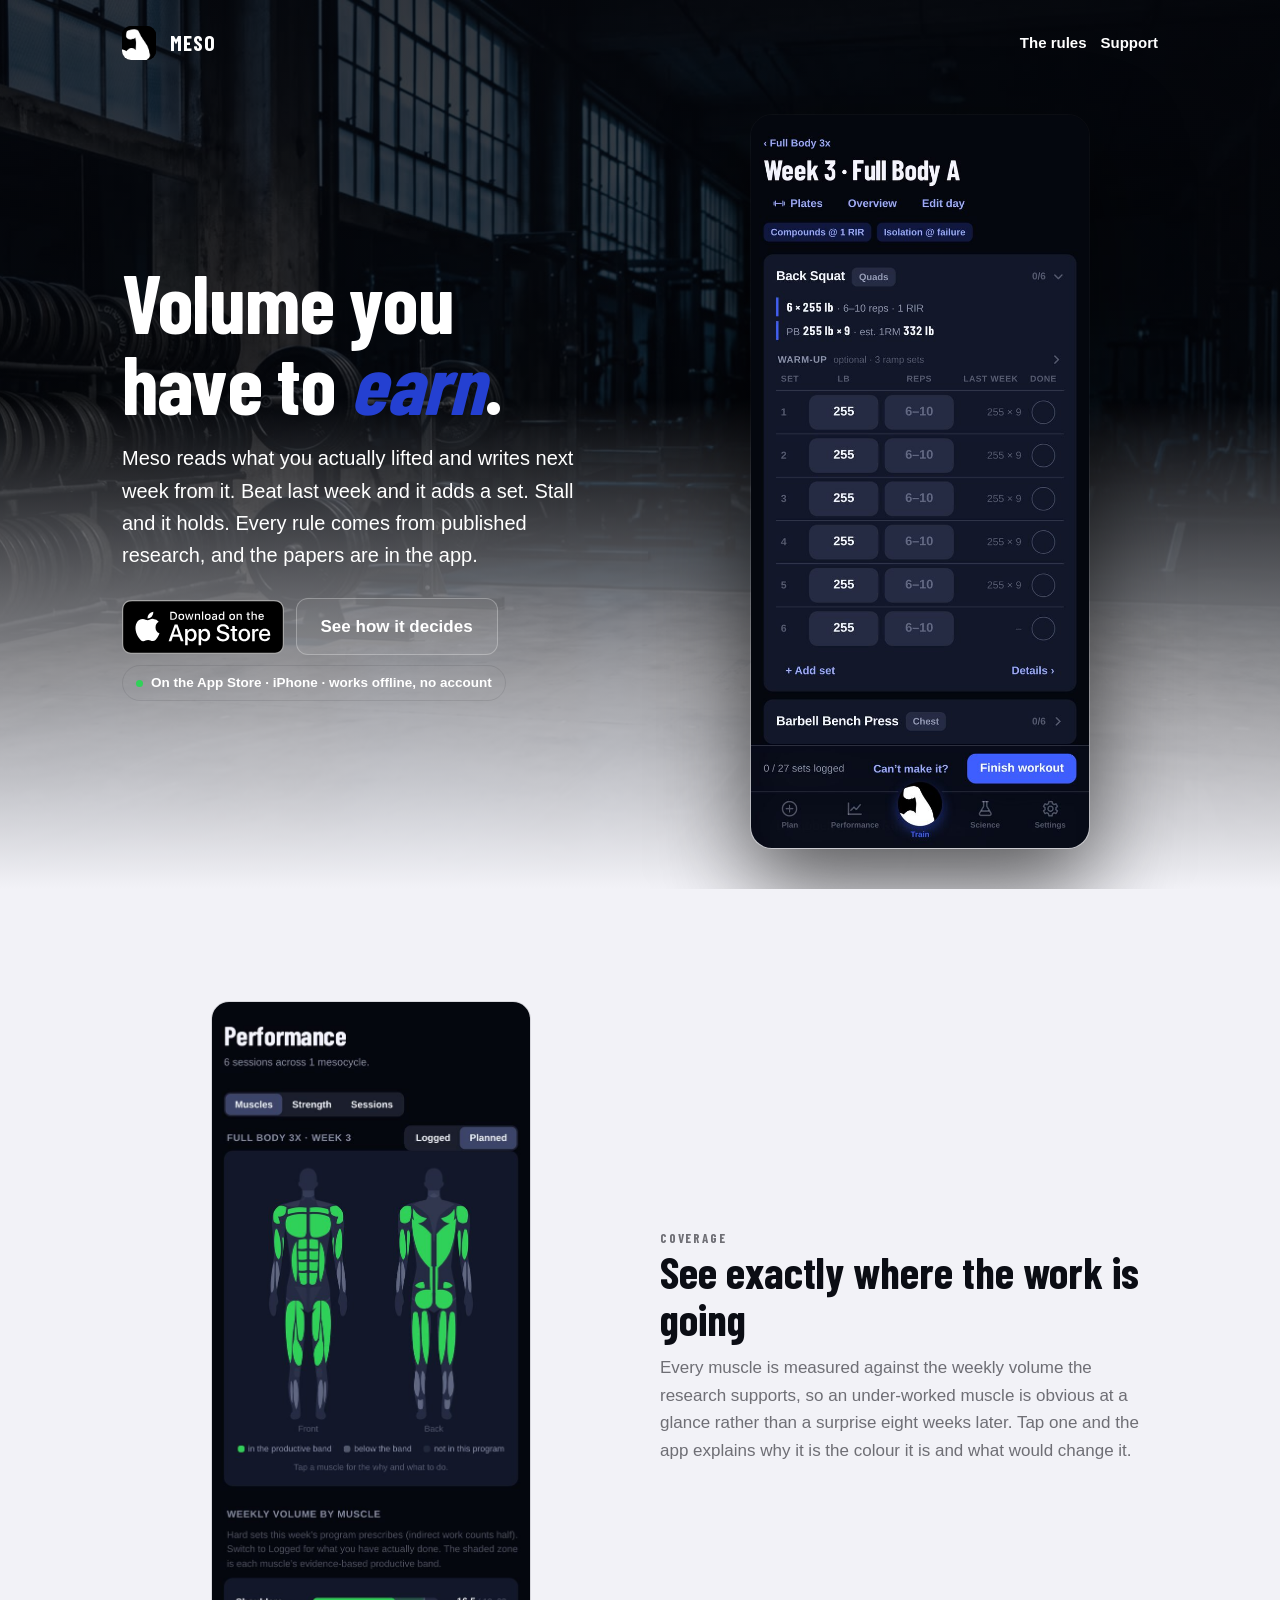
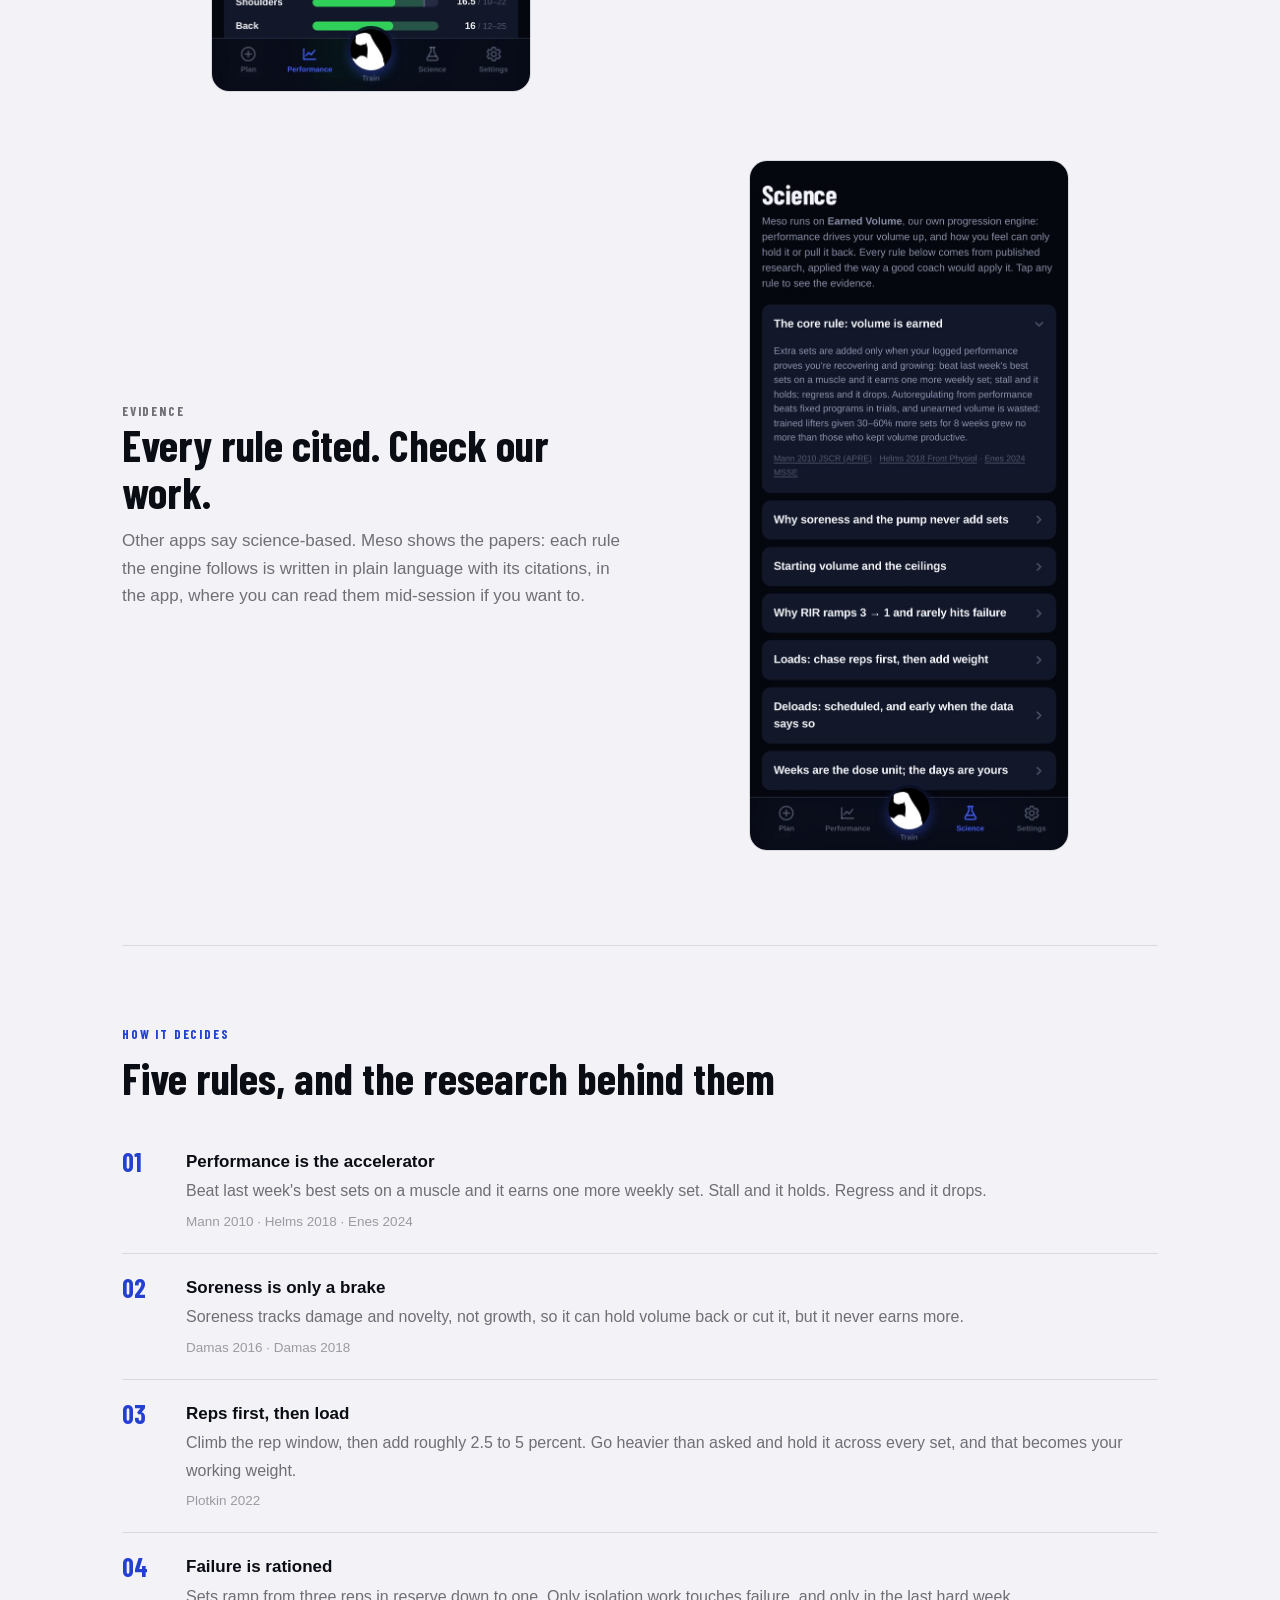
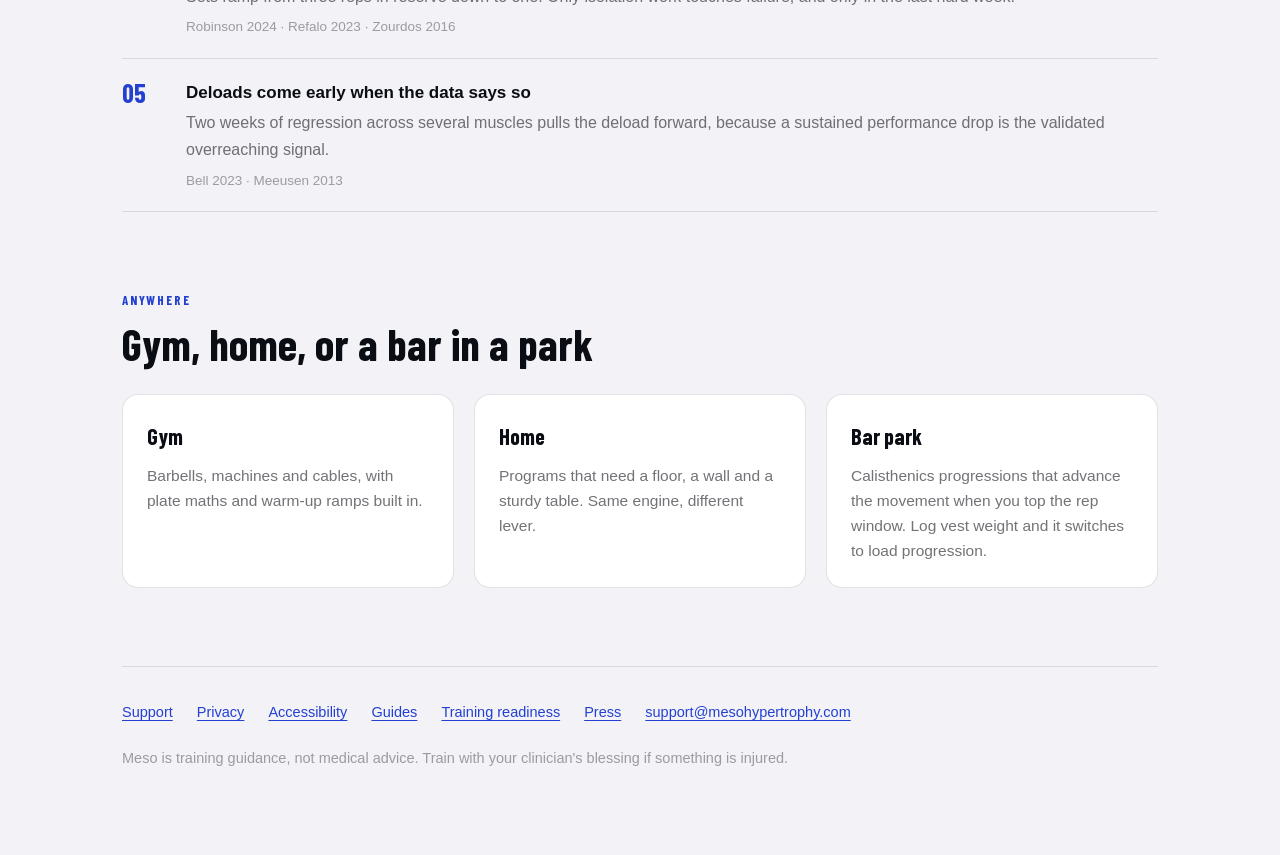
==== commit db9d6e57: "Press kit page: a one-paragraph description, key facts, what makes Meso different, the app icon and " ====
--- a/index.html
+++ b/index.html
@@ -5,142 +5,125 @@
 <meta name="viewport" content="width=device-width, initial-scale=1">
 <meta name="apple-itunes-app" content="app-id=6789395189">
 <title>Meso: Hypertrophy Coach</title>
-<meta name="description" content="A hypertrophy training app that decides your next set from what you actually lifted. Every rule cited to the research. Train with a friend phone to phone. Works offline, no account.">
+<meta name="description" content="A hypertrophy training app that decides your next set from what you actually lifted. Every rule cited to the research. Works offline, no account.">
 <meta property="og:title" content="Meso: Hypertrophy Coach">
 <meta property="og:description" content="Volume you have to earn. Meso reads your logged performance and writes next week from it.">
-<meta property="og:image" content="https://mesohypertrophy.com/og.jpg">
+<meta property="og:image" content="shots/02-muscles.jpg">
 <meta property="og:type" content="website">
-<meta name="twitter:card" content="summary_large_image">
-<meta name="theme-color" content="#f2f2f7">
-<meta name="color-scheme" content="light">
-<link rel="icon" href="icon.png">
-<link rel="apple-touch-icon" href="icon.png">
-<link rel="preload" href="barlow-condensed-700.woff2" as="font" type="font/woff2" crossorigin>
+<meta name="theme-color" content="#05070f">
 <style>
   @font-face {
     font-family: 'Barlow Condensed'; font-style: normal; font-weight: 700; font-display: swap;
     src: url('./barlow-condensed-700.woff2') format('woff2');
   }
-  /* The app's light tokens (app/style.css), so the site reads as the product. */
   :root {
-    --paper: #f2f2f7; --card: #ffffff; --ink: #000000;
-    --ink-2: rgba(60, 60, 67, 0.72); --ink-3: rgba(60, 60, 67, 0.5);
-    --line: rgba(60, 60, 67, 0.16); --well: rgba(118, 118, 128, 0.12);
-    --accent: #2b48e6; --accent-deep: #1d33b8; --accent-text: #2440d1;
-    --accent-soft: rgba(43, 72, 230, 0.1); --accent-glow: rgba(43, 72, 230, 0.32);
-    --pro-text: #9a7100; --pro-soft: rgba(245, 179, 1, 0.16); --good: #34c759;
+    --paper: #05070f; --card: #12172a; --ink: #f2f4ff;
+    --ink-2: rgba(210, 219, 250, 0.68); --ink-3: rgba(210, 219, 250, 0.4);
+    --line: rgba(126, 138, 178, 0.24); --accent: #3e5eff; --accent-text: #93a6ff;
+    --good: #30d158;
     --display: 'Barlow Condensed', -apple-system, 'SF Pro Display', sans-serif;
   }
   * { box-sizing: border-box; }
   html { scroll-behavior: smooth; }
   body {
     margin: 0; background: var(--paper); color: var(--ink);
-    font: 17px/1.6 -apple-system, BlinkMacSystemFont, 'Segoe UI', Roboto, sans-serif;
+    font: 17px/1.62 -apple-system, BlinkMacSystemFont, 'Segoe UI', Roboto, sans-serif;
     -webkit-font-smoothing: antialiased; overflow-x: hidden;
   }
   a { color: var(--accent-text); text-underline-offset: 3px; }
-  img { display: block; }
   .wrap { max-width: 1080px; margin: 0 auto; padding: 0 22px; }
 
-  /* ---------- hero: the bright gym behind, the product in front ---------- */
-  .hero { position: relative; overflow: hidden; padding-bottom: 30px; isolation: isolate; }
-  .hero-bg { position: absolute; inset: 0 0 auto 0; height: 100%; z-index: -2;
-    background: url('gym-light.webp') 62% 30%/cover no-repeat; }
+  /* ---------- hero: the gym behind, the product in front ---------- */
+  .hero { position: relative; overflow: hidden; padding: 0 0 40px; }
+  .hero::before {
+    content: ''; position: absolute; inset: 0;
+    background: url('hero-bg.jpg') center/cover no-repeat;
+    filter: grayscale(25%) brightness(0.55); z-index: -2;
+  }
   .hero::after {
     content: ''; position: absolute; inset: 0; z-index: -1;
-    background:
-      linear-gradient(90deg, rgba(246,246,248,0.94) 0%, rgba(246,246,248,0.78) 42%, rgba(246,246,248,0.08) 72%),
-      linear-gradient(180deg, rgba(242,242,247,0) 60%, var(--paper) 100%);
-  }
-  .nav { display: flex; align-items: center; gap: 12px; padding: 24px 0 0; }
-  .mark { width: 34px; height: 34px; border-radius: 9px; overflow: hidden; background: #000; }
-  .mark img { width: 100%; height: 100%; }
-  .brand { font-family: var(--display); font-weight: 700; font-size: 23px; letter-spacing: 0.06em; }
+    background: linear-gradient(180deg, rgba(5,7,15,0.55) 0%, rgba(5,7,15,0.82) 55%, var(--paper) 100%);
+  }
+  .nav { display: flex; align-items: center; gap: 14px; padding: 26px 0 0; }
+  .mark { width: 34px; height: 34px; border-radius: 9px; background: #000; display: grid; place-items: center; }
+  .mark img { width: 100%; height: 100%; object-fit: cover; border-radius: 9px; }
+  .brand { font-family: var(--display); font-weight: 700; font-size: 21px; letter-spacing: 0.04em; }
   .nav .spacer { flex: 1; }
-  .nav a { color: var(--ink); text-decoration: none; font-size: 15px; font-weight: 600; margin-left: 14px; }
-  .hero-grid { display: grid; gap: 30px; grid-template-columns: 1.1fr 0.9fr; align-items: center; padding: 46px 0 0; }
-  .kicker, .eyebrow {
-    font-family: var(--display); font-weight: 700; letter-spacing: 0.16em; text-transform: uppercase;
-    font-size: 14px; color: var(--ink-2); margin: 0 0 10px;
-  }
+  .nav a { color: var(--ink-2); text-decoration: none; font-size: 15px; font-weight: 600; }
+  .hero-grid { display: grid; gap: 34px; grid-template-columns: 1.05fr 0.95fr; align-items: center; padding: 54px 0 0; }
   h1 {
-    font-family: var(--display); font-weight: 700; font-size: clamp(54px, 8.4vw, 96px);
-    line-height: 0.92; margin: 0; letter-spacing: -0.005em; text-wrap: balance;
-  }
-  h1 em { font-style: normal; color: var(--accent); }
-  .lede { font-size: clamp(17px, 2vw, 20px); color: var(--ink-2); max-width: 42ch; margin: 18px 0 0; }
-  .cta { display: flex; flex-wrap: wrap; gap: 10px; margin: 26px 0 14px; align-items: center; }
+    font-family: var(--display); font-weight: 700; font-size: clamp(46px, 7.4vw, 82px);
+    line-height: 0.98; margin: 0; letter-spacing: -0.01em; text-wrap: balance;
+  }
+  h1 em { font-style: italic; color: var(--accent-text); }
+  .lede { font-size: clamp(17px, 2vw, 20px); color: var(--ink-2); max-width: 44ch; margin: 20px 0 0; }
+  .cta { display: flex; flex-wrap: wrap; gap: 12px; margin: 26px 0 10px; align-items: center; }
   .btn {
-    display: inline-flex; align-items: center; gap: 9px; background: var(--accent); color: #fff; text-decoration: none;
-    font-weight: 650; padding: 14px 22px; border-radius: 12px; box-shadow: 0 10px 26px var(--accent-glow);
-  }
-  .btn:hover { background: var(--accent-deep); }
+    display: inline-block; background: var(--accent); color: #fff; text-decoration: none;
+    font-weight: 650; padding: 14px 24px; border-radius: 12px;
+    box-shadow: 0 10px 30px rgba(62, 94, 255, 0.35);
+  }
   .store { display: inline-block; line-height: 0; }
   .store img { height: 54px; width: auto; }
-  .btn.ghost { background: var(--card); color: var(--ink); border: 1px solid var(--line); box-shadow: none; }
-  .btn.ghost:hover { background: #fff; border-color: rgba(60,60,67,0.3); }
-  .facts { display: flex; flex-wrap: wrap; gap: 6px 16px; font-size: 14px; font-weight: 600; color: var(--ink-2); margin: 0; padding: 0; list-style: none; }
-  .facts li { display: inline-flex; align-items: center; gap: 7px; }
-  .facts li::before { content: ''; width: 6px; height: 6px; border-radius: 50%; background: var(--accent); }
-  .phone {
-    width: 100%; max-width: 320px; margin: 0 auto; border-radius: 34px; padding: 9px;
-    background: linear-gradient(145deg, #c9c5bd, #8f8b84 45%, #b9b5ad); box-shadow: 0 34px 70px rgba(10, 14, 30, 0.28);
-  }
-  .phone img { width: 100%; height: auto; border-radius: 26px; background: #fff; }
-
-  /* ---------- feature rows ---------- */
-  section { padding: 70px 0 0; }
-  .row { display: grid; gap: 44px; grid-template-columns: 1fr 1fr; align-items: center; padding: 30px 0; }
-  .row.flip .row-media { order: 2; }
-  .row .phone { max-width: 290px; }
-  h2 { font-family: var(--display); font-weight: 700; font-size: clamp(36px, 5vw, 54px); line-height: 0.98; margin: 0 0 14px; text-wrap: balance; }
-  h2 em { font-style: normal; color: var(--accent); }
-  .row p, .lead { color: var(--ink-2); margin: 0 0 12px; max-width: 46ch; text-wrap: pretty; }
-  .eyebrow.new { color: var(--accent-text); }
-
-  /* ---------- small cards ---------- */
-  .grid { display: grid; gap: 14px; grid-template-columns: repeat(auto-fit, minmax(230px, 1fr)); margin-top: 24px; }
-  .card { background: var(--card); border-radius: 16px; padding: 22px; }
-  .card h3 { font-family: var(--display); font-size: 25px; line-height: 1.05; margin: 0 0 8px; font-weight: 700; }
-  .card p { margin: 0; color: var(--ink-2); font-size: 15.5px; }
-
-  /* ---------- the rules: the app's board, dark slate with white type ---------- */
-  .rules ol { list-style: none; counter-reset: r; padding: 0; margin: 22px 0 0; background: var(--card); border-radius: 16px; }
-  .rules li { counter-increment: r; display: grid; grid-template-columns: 52px 1fr; gap: 14px; padding: 20px 22px; border-bottom: 1px solid var(--line); }
-  .rules li:last-child { border-bottom: 0; }
+  .btn.ghost { background: rgba(255,255,255,0.06); color: var(--ink); border: 1px solid var(--line); box-shadow: none; }
+  .pill {
+    display: inline-flex; align-items: center; gap: 8px; font-size: 13.5px; font-weight: 600;
+    color: var(--ink-2); border: 1px solid var(--line); border-radius: 99px; padding: 6px 13px;
+  }
+  .pill .dot { width: 7px; height: 7px; border-radius: 50%; background: var(--good); }
+  .hero-shot { position: relative; }
+  .hero-shot img {
+    width: 100%; max-width: 340px; margin: 0 auto; display: block; border-radius: 22px;
+    border: 1px solid var(--line); box-shadow: 0 40px 90px rgba(0,0,0,0.6);
+  }
+
+  /* ---------- alternating feature rows ---------- */
+  section { padding: 78px 0 0; }
+  .row { display: grid; gap: 40px; grid-template-columns: 1fr 1fr; align-items: center; padding: 34px 0; }
+  .row:nth-child(even) .row-media { order: 2; }
+  .row img { width: 100%; max-width: 320px; border-radius: 18px; border: 1px solid var(--line); display: block; margin: 0 auto; }
+  .eyebrow {
+    font-family: var(--display); font-weight: 700; letter-spacing: 0.14em; text-transform: uppercase;
+    font-size: 13px; color: var(--accent-text); margin: 0 0 10px;
+  }
+  h2 { font-family: var(--display); font-weight: 700; font-size: clamp(30px, 4.4vw, 44px); line-height: 1.06; margin: 0 0 12px; }
+  .row p { color: var(--ink-2); margin: 0; }
+
+  /* ---------- rules ---------- */
+  .rules { border-top: 1px solid var(--line); margin-top: 60px; }
+  .rules ol { list-style: none; counter-reset: r; padding: 0; margin: 26px 0 0; }
+  .rules li { counter-increment: r; display: grid; grid-template-columns: 46px 1fr; gap: 18px; padding: 20px 0; border-bottom: 1px solid var(--line); }
   .rules li::before {
     content: counter(r, decimal-leading-zero); font-family: var(--display); font-weight: 700;
-    font-size: 30px; color: var(--accent); line-height: 1;
-  }
-  .rules b { display: block; font-weight: 650; margin-bottom: 3px; }
+    font-size: 26px; color: var(--accent-text); line-height: 1.1;
+  }
+  .rules b { display: block; font-weight: 650; margin-bottom: 2px; }
   .rules span { color: var(--ink-2); font-size: 16px; }
-  .rules cite { display: block; margin-top: 7px; color: var(--ink-3); font-size: 13.5px; font-style: normal; }
-
-  /* ---------- library stats ---------- */
-  .stats { display: flex; flex-wrap: wrap; gap: 10px 40px; margin: 6px 0 4px; }
-  .stat b { font-family: var(--display); font-size: 64px; line-height: 1; display: block; }
-  .stat small { font-family: var(--display); font-weight: 700; letter-spacing: 0.14em; text-transform: uppercase; font-size: 13px; color: var(--ink-2); }
-
-  /* ---------- private + pricing ---------- */
-  .pair { display: grid; gap: 14px; grid-template-columns: 1fr 1fr; }
-  .panel { background: var(--card); border-radius: 18px; padding: 28px; }
-  .panel h2 { font-size: clamp(32px, 4vw, 42px); }
-  .panel p { color: var(--ink-2); margin: 0 0 10px; }
-  .pro { display: inline-block; font-family: var(--display); font-weight: 700; letter-spacing: 0.14em; font-size: 13px;
-    color: var(--pro-text); background: var(--pro-soft); border-radius: 6px; padding: 3px 8px; margin-bottom: 12px; }
-
-  footer { margin-top: 70px; border-top: 1px solid var(--line); padding: 30px 0 60px; color: var(--ink-3); font-size: 14.5px; }
+  .rules cite { display: block; margin-top: 6px; color: var(--ink-3); font-size: 13.5px; font-style: normal; }
+
+  /* ---------- environments ---------- */
+  .grid { display: grid; gap: 20px; grid-template-columns: repeat(auto-fit, minmax(230px, 1fr)); margin-top: 26px; }
+  .card { background: var(--card); border: 1px solid var(--line); border-radius: 16px; padding: 24px; }
+  .card h3 { font-family: var(--display); font-size: 22px; margin: 0 0 8px; font-weight: 700; }
+  .card p { margin: 0; color: var(--ink-2); font-size: 15.5px; }
+
+  footer { margin-top: 78px; border-top: 1px solid var(--line); padding: 34px 0 70px; color: var(--ink-3); font-size: 14.5px; }
   footer nav a { margin-right: 20px; display: inline-block; margin-bottom: 8px; }
 
   @media (max-width: 760px) {
-    .hero-grid, .row, .pair { grid-template-columns: 1fr; }
-    .row.flip .row-media { order: 0; }
-    .hero-grid { padding-top: 30px; }
-    .hero::after { background:
-      linear-gradient(180deg, rgba(246,246,248,0.9) 0%, rgba(246,246,248,0.84) 46%, rgba(242,242,247,0.55) 70%, var(--paper) 100%); }
-    .nav a.hide-sm { display: none; }
-    .row { gap: 22px; }
-    .phone { max-width: 270px; }
+    .hero-grid, .row { grid-template-columns: 1fr; }
+    .row:nth-child(even) .row-media { order: 0; }
+    .hero-grid { padding-top: 34px; }
+  }
+  @media (prefers-color-scheme: light) {
+    :root {
+      --paper: #f2f2f7; --card: #ffffff; --ink: #0b0d14;
+      --ink-2: rgba(60, 60, 67, 0.72); --ink-3: rgba(60, 60, 67, 0.48);
+      --line: rgba(60, 60, 67, 0.14); --accent: #2b48e6; --accent-text: #2440d1;
+    }
+    .hero::after { background: linear-gradient(180deg, rgba(5,7,15,0.62) 0%, rgba(5,7,15,0.5) 45%, var(--paper) 100%); }
+    .nav a, .brand, h1, .lede, .pill { color: #fff; }
+    .btn.ghost { color: #fff; border-color: rgba(255,255,255,0.28); }
   }
   @media (prefers-reduced-motion: reduce) { html { scroll-behavior: auto; } }
 </style>
@@ -148,19 +131,16 @@
 <body>
 
 <div class="hero">
-  <div class="hero-bg" role="img" aria-label="A bright gym: squat racks with blue plates against a white brick wall."></div>
   <div class="wrap">
     <div class="nav">
-      <div class="mark"><img src="icon.png" alt="" width="34" height="34"></div>
+      <div class="mark"><img src="icon.png" alt=""></div>
       <span class="brand">MESO</span>
       <span class="spacer"></span>
-      <a class="hide-sm" href="#friend">With a friend</a>
-      <a class="hide-sm" href="#rules">The rules</a>
+      <a href="#rules">The rules</a>
       <a href="support.html">Support</a>
     </div>
     <div class="hero-grid">
       <div>
-        <p class="kicker">Hypertrophy coach · Earned Volume</p>
         <h1>Volume you have to <em>earn</em>.</h1>
         <p class="lede">Meso reads what you actually lifted and writes next week from it. Beat last week and it adds a
           set. Stall and it holds. Every rule comes from published research, and the papers are in the app.</p>
@@ -168,45 +148,17 @@
           <a class="store" href="https://apps.apple.com/app/apple-store/id6789395189?ct=website"><img src="app-store-badge.svg" alt="Download on the App Store" width="162" height="54"></a>
           <a class="btn ghost" href="#rules">See how it decides</a>
         </div>
-        <ul class="facts">
-          <li>First mesocycle free</li>
-          <li>iPhone</li>
-          <li>Works offline, no account</li>
-        </ul>
+        <span class="pill"><span class="dot"></span> On the App Store · iPhone · works offline, no account</span>
       </div>
-      <div class="phone"><img src="shots/01-workout.webp" width="720" height="1561" alt="Meso's Train screen: today's session, a Start button beside With a friend, last session one tap away, and the numbers to beat from last week."></div>
+      <div class="hero-shot"><img src="shots/01-workout.jpg" alt="A Meso workout screen: prescribed weight, rep window and reps in reserve, with last week's numbers beside every set."></div>
     </div>
   </div>
 </div>
 
 <div class="wrap">
-  <section id="friend">
+  <section>
     <div class="row">
-      <div class="row-media"><div class="phone"><img src="shots/04-logger-friend.webp" width="720" height="1561" loading="lazy" alt="A Back Squat in the logbook-style logger: each set shows weight, reps and last week, with a training partner's set logged just underneath."></div></div>
-      <div>
-        <p class="eyebrow new">Train with a friend</p>
-        <h2>Their sets <em>under yours</em>.</h2>
-        <p>Share today's workout with a friend's phone nearby, then see each other's sets as you log them. It runs
-          straight between the two phones in the room: no account, no server, and nothing arrives on a phone until
-          its owner taps Accept.</p>
-        <p>Lifts you both do count toward your own progress. Their extras are logged without changing your program.</p>
-      </div>
-    </div>
-
-    <div class="row flip">
-      <div class="row-media"><div class="phone"><img src="shots/10-challenge.webp" width="720" height="1561" loading="lazy" alt="The monthly challenge: 16 of 23 lifts beaten, a barbell loading up with plates, and the list of lifts beaten this month."></div></div>
-      <div>
-        <p class="eyebrow new">Monthly challenges</p>
-        <h2>Beat last week. <em>Fill the bar.</em></h2>
-        <p>Every lift where you beat last week's best set counts toward this month's target, sized to your plan, so
-          the challenge rewards the same thing the engine does.</p>
-        <p>Special days like Halloween and Christmas Day are earned with one finished session. Every badge you earn
-          lives on the Performance tab.</p>
-      </div>
-    </div>
-
-    <div class="row">
-      <div class="row-media"><div class="phone"><img src="shots/02-muscles.webp" width="720" height="1561" loading="lazy" alt="A body map with each muscle coloured green where this week's planned sets land inside its evidence-based volume band."></div></div>
+      <div class="row-media"><img src="shots/02-muscles.jpg" alt="A body map with each muscle coloured green where this week's sets land inside its evidence-based volume band." loading="lazy"></div>
       <div>
         <p class="eyebrow">Coverage</p>
         <h2>See exactly where the work is going</h2>
@@ -215,44 +167,29 @@
           colour it is and what would change it.</p>
       </div>
     </div>
-  </section>
-
-  <section>
-    <p class="eyebrow">At the bar</p>
-    <h2>Built for the session, not the spreadsheet</h2>
-    <div class="grid">
-      <div class="card"><h3>Reads like a training log</h3><p>Last week on every row, plates on the bar, warm-up ramps worked out, and a gold mark when you set a PB.</p></div>
-      <div class="card"><h3>Last session, one tap away</h3><p>Train opens on today's workout and the numbers to beat, with your last session one tap away.</p></div>
-      <div class="card"><h3>Light, Dark or System</h3><p>Pick the look in Settings, or let your phone decide. Either way, the rest timer runs full screen, timed for the movement.</p></div>
-    </div>
-  </section>
-
-  <section>
-    <div class="row flip">
-      <div class="row-media"><div class="phone"><img src="shots/06-science.webp" width="720" height="1561" loading="lazy" alt="The Science tab: the rules and the papers behind them, starting with the core rule that volume is earned."></div></div>
+    <div class="row">
+      <div class="row-media"><img src="shots/06-science.jpg" alt="The Science tab, listing each engine rule with links to the studies behind it." loading="lazy"></div>
       <div>
         <p class="eyebrow">Evidence</p>
-        <h2>Every rule cited. <em>Check our work.</em></h2>
-        <p>Science-based is easy to say. Meso shows the papers: each rule the engine follows is written in plain
-          language with its citations, in the app, where you can read them mid-session if you want to. Where a rule is
-          coaching convention rather than evidence, it says so.</p>
+        <h2>Every rule cited. Check our work.</h2>
+        <p>Other apps say science-based. Meso shows the papers: each rule the engine follows is written in plain
+          language with its citations, in the app, where you can read them mid-session if you want to.</p>
       </div>
     </div>
   </section>
 
   <section class="rules" id="rules">
     <p class="eyebrow">How it decides</p>
-    <h2>Five rules at the core, and the research behind them</h2>
+    <h2>Five rules, and the research behind them</h2>
     <ol>
       <li><div><b>Performance is the accelerator</b><span>Beat last week's best sets on a muscle and it earns one more
         weekly set. Stall and it holds. Regress and it drops.</span><cite>Mann 2010 · Helms 2018 · Enes 2024</cite></div></li>
-      <li><div><b>Soreness and pain are only brakes</b><span>Soreness tracks damage and novelty, not growth, so it can
-        hold volume back or cut it, but it never earns more. A lift you mark Painful holds its weight instead of
-        climbing.</span><cite>Damas 2016 · Damas 2018</cite></div></li>
+      <li><div><b>Soreness is only a brake</b><span>Soreness tracks damage and novelty, not growth, so it can hold
+        volume back or cut it, but it never earns more.</span><cite>Damas 2016 · Damas 2018</cite></div></li>
       <li><div><b>Reps first, then load</b><span>Climb the rep window, then add roughly 2.5 to 5 percent. Go heavier
         than asked and hold it across every set, and that becomes your working weight.</span><cite>Plotkin 2022</cite></div></li>
       <li><div><b>Failure is rationed</b><span>Sets ramp from three reps in reserve down to one. Only isolation work
-        touches failure, only in the last hard week, and never on a lift you can't bail out of.</span><cite>Robinson 2024 · Refalo 2023 · Zourdos 2016</cite></div></li>
+        touches failure, and only in the last hard week.</span><cite>Robinson 2024 · Refalo 2023 · Zourdos 2016</cite></div></li>
       <li><div><b>Deloads come early when the data says so</b><span>Two weeks of regression across several muscles
         pulls the deload forward, because a sustained performance drop is the validated overreaching
         signal.</span><cite>Bell 2023 · Meeusen 2013</cite></div></li>
@@ -260,43 +197,12 @@
   </section>
 
   <section>
-    <div class="row">
-      <div class="row-media"><div class="phone"><img src="shots/05-calisthenics-intermediate.webp" width="720" height="1561" loading="lazy" alt="The Plan tab filtered to calisthenics: bar park programs by level, split and days per week."></div></div>
-      <div>
-        <p class="eyebrow">The library</p>
-        <div class="stats">
-          <div class="stat"><b>300+</b><small>Exercises</small></div>
-          <div class="stat"><b>100+</b><small>Programs</small></div>
-        </div>
-        <h2>Gym, home, or a bar in a park</h2>
-        <p>Every exercise has a coaching cue and easy swaps. Flag a sore joint and Meso offers swaps that go easier on
-          it, and progressions never step into a movement that loads it.</p>
-      </div>
-    </div>
+    <p class="eyebrow">Anywhere</p>
+    <h2>Gym, home, or a bar in a park</h2>
     <div class="grid">
-      <div class="card"><h3>Gym</h3><p>Barbells, dumbbells, machines and cables, with plate maths and warm-up ramps built in.</p></div>
-      <div class="card"><h3>Home</h3><p>No equipment: a floor, a wall and a sturdy chair. Same engine, different lever.</p></div>
+      <div class="card"><h3>Gym</h3><p>Barbells, machines and cables, with plate maths and warm-up ramps built in.</p></div>
+      <div class="card"><h3>Home</h3><p>Programs that need a floor, a wall and a sturdy table. Same engine, different lever.</p></div>
       <div class="card"><h3>Bar park</h3><p>Calisthenics progressions that advance the movement when you top the rep window. Log vest weight and it switches to load progression.</p></div>
-    </div>
-  </section>
-
-  <section>
-    <div class="pair">
-      <div class="panel">
-        <p class="eyebrow">Private by design</p>
-        <h2>Your training stays on your phone</h2>
-        <p>No account, no sign-up, no server. Meso works offline, and you can export a backup file any time. A
-          workout goes to a friend's phone only when you choose to share it.</p>
-        <p><a href="privacy.html">Read the privacy policy</a></p>
-      </div>
-      <div class="panel">
-        <span class="pro">MESO PRO</span>
-        <h2>Your first mesocycle is free</h2>
-        <p>Your first block is on us. If Meso earns its keep, Meso Pro unlocks longer programs and
-          continued training, as a monthly or annual plan or a one-time lifetime purchase. The price shows in your
-          local currency in the app before you buy.</p>
-        <p><a href="support.html">Billing questions</a></p>
-      </div>
     </div>
   </section>
 
@@ -307,10 +213,10 @@
       <a href="accessibility.html">Accessibility</a>
       <a href="guides/">Guides</a>
       <a href="suitability.html">Training readiness</a>
+      <a href="press.html">Press</a>
       <a href="mailto:support@mesohypertrophy.com">support@mesohypertrophy.com</a>
     </nav>
     <p>Meso is training guidance, not medical advice. Train with your clinician's blessing if something is injured.</p>
-    <p>Meso is made by Nathan Salt, Australia.</p>
   </footer>
 </div>
 </body>
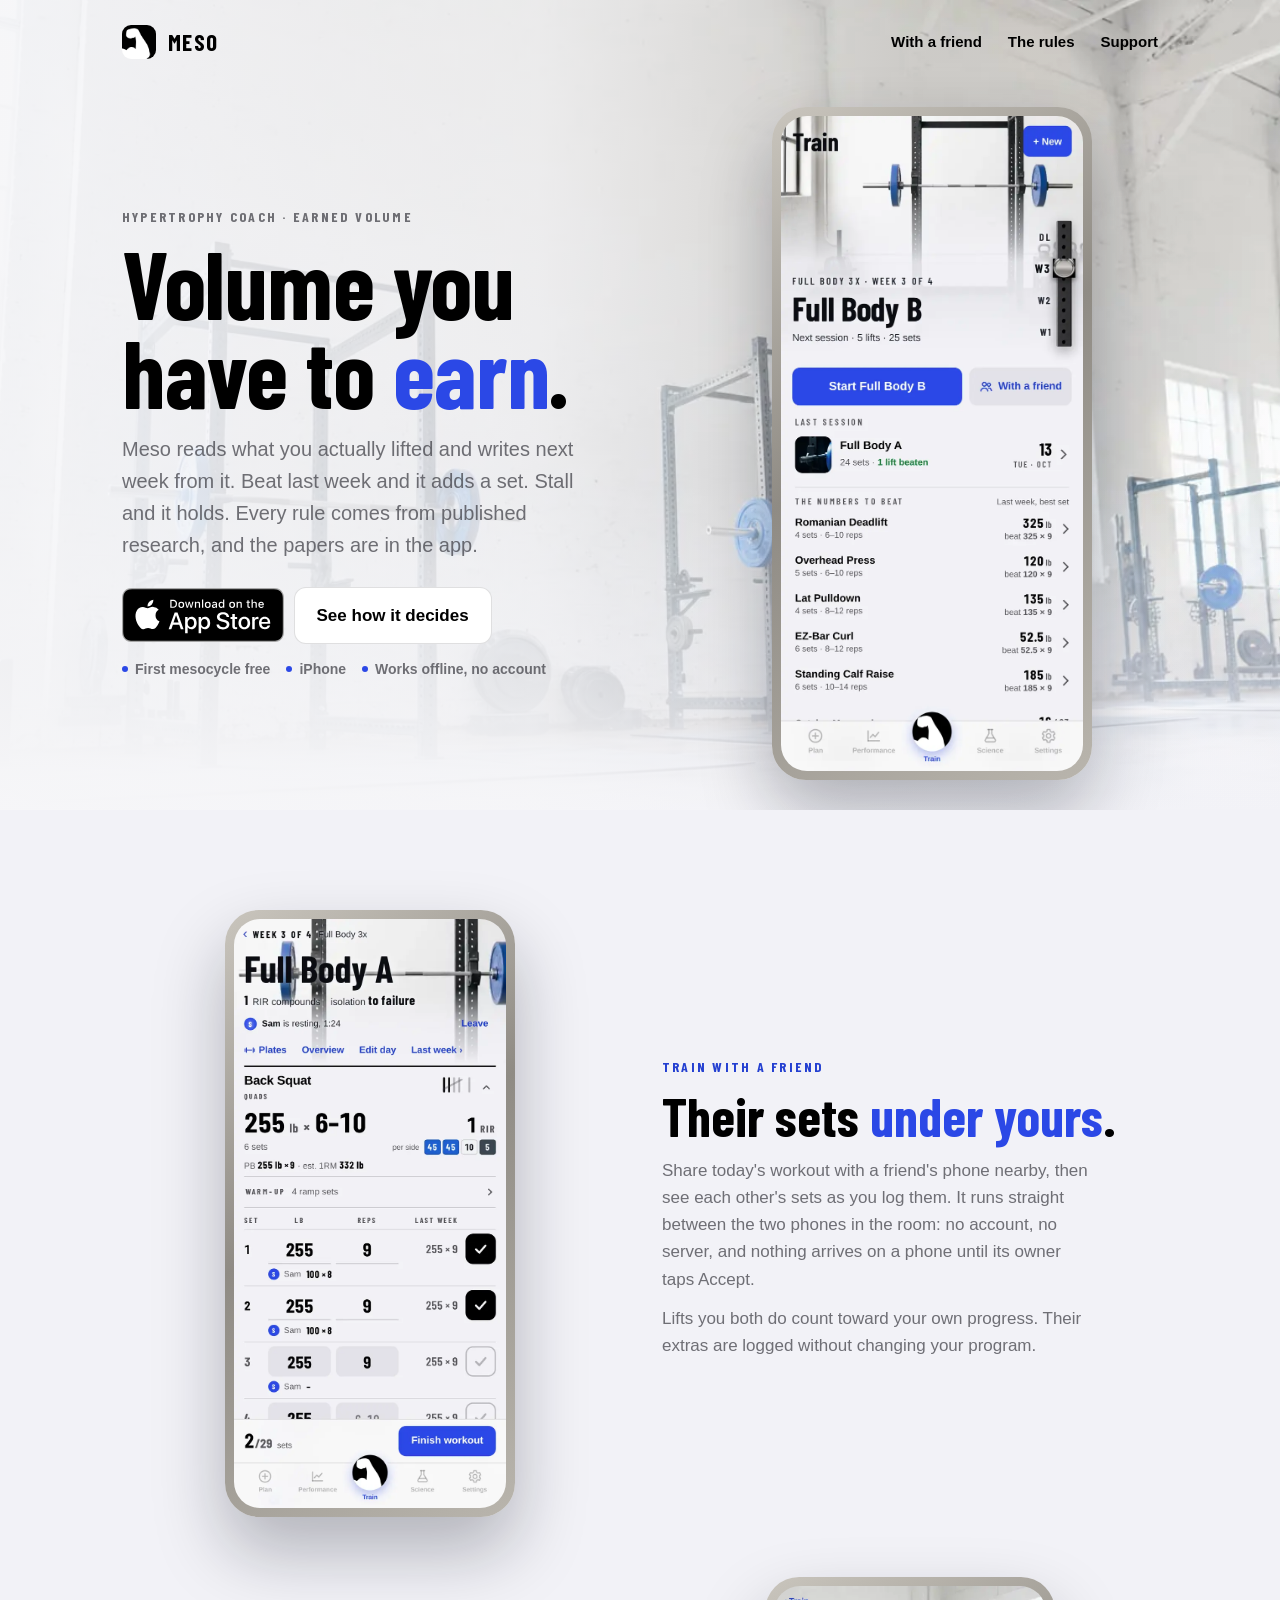
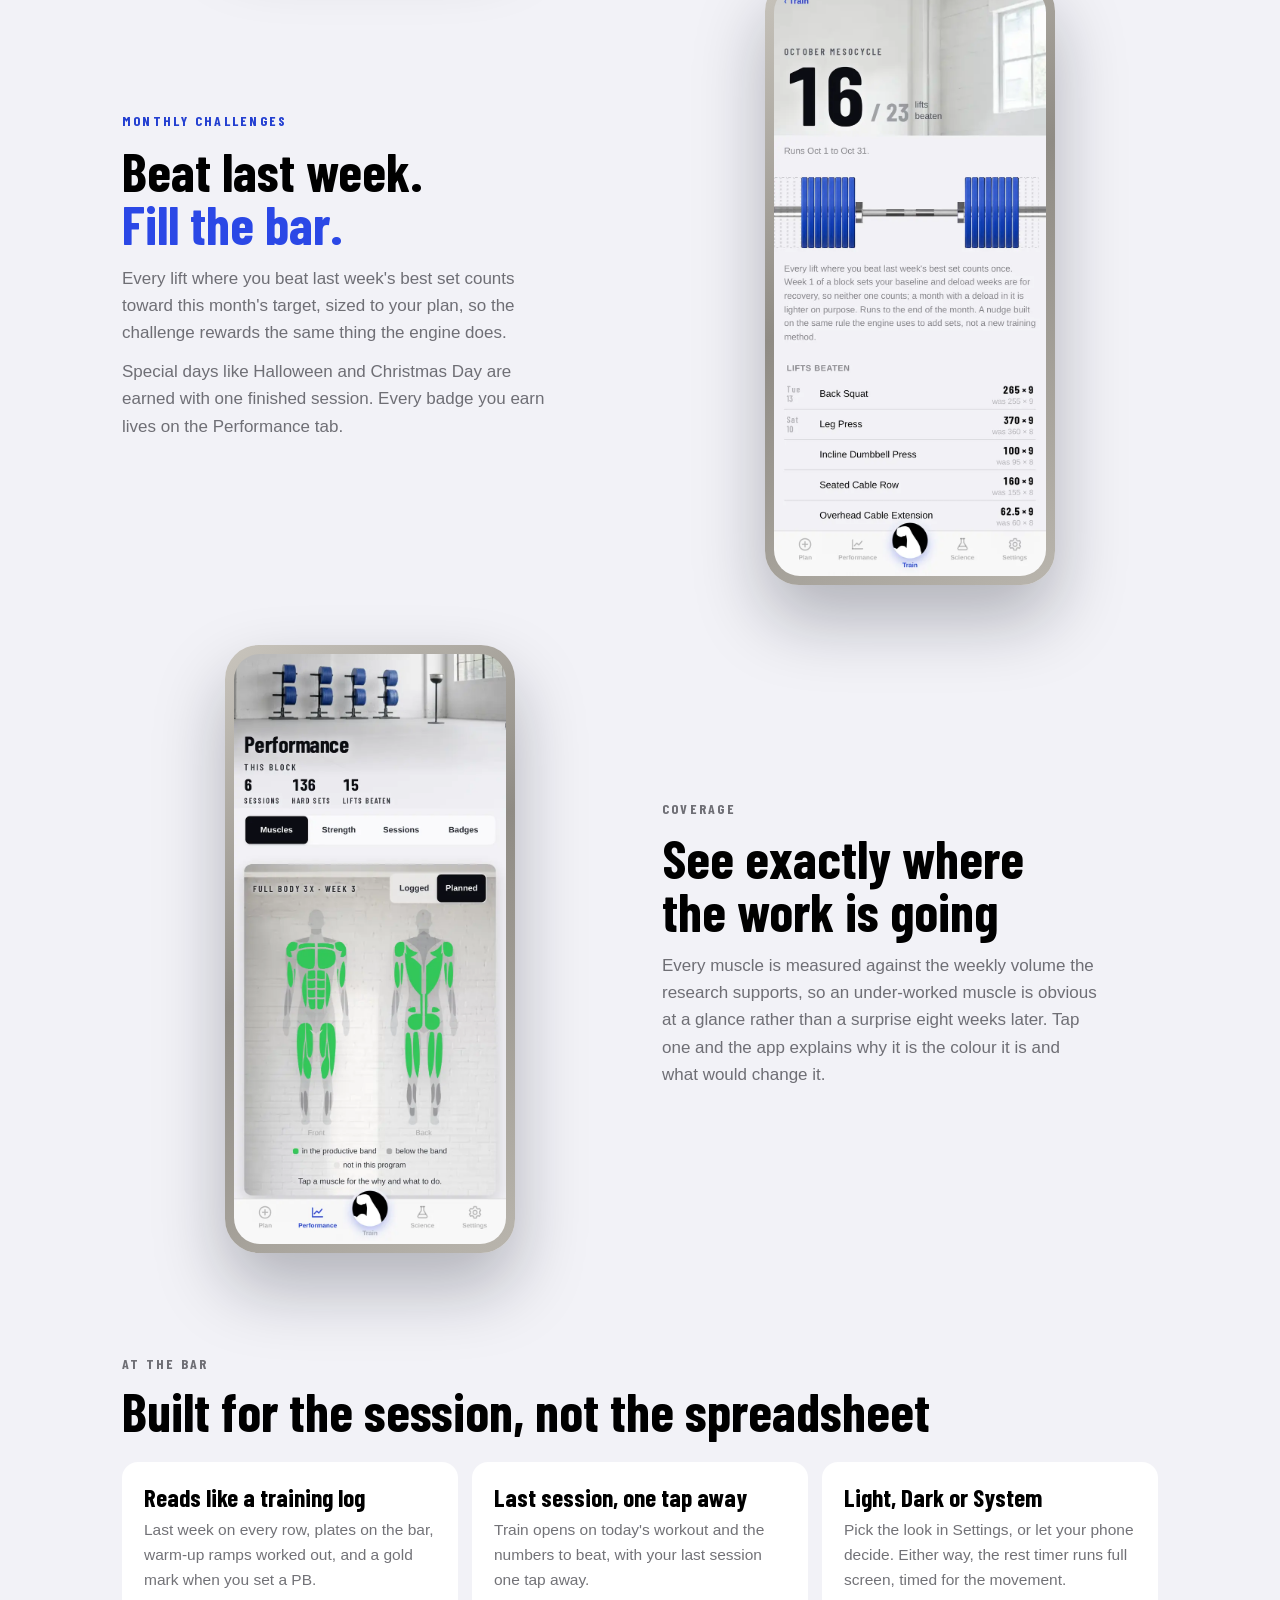
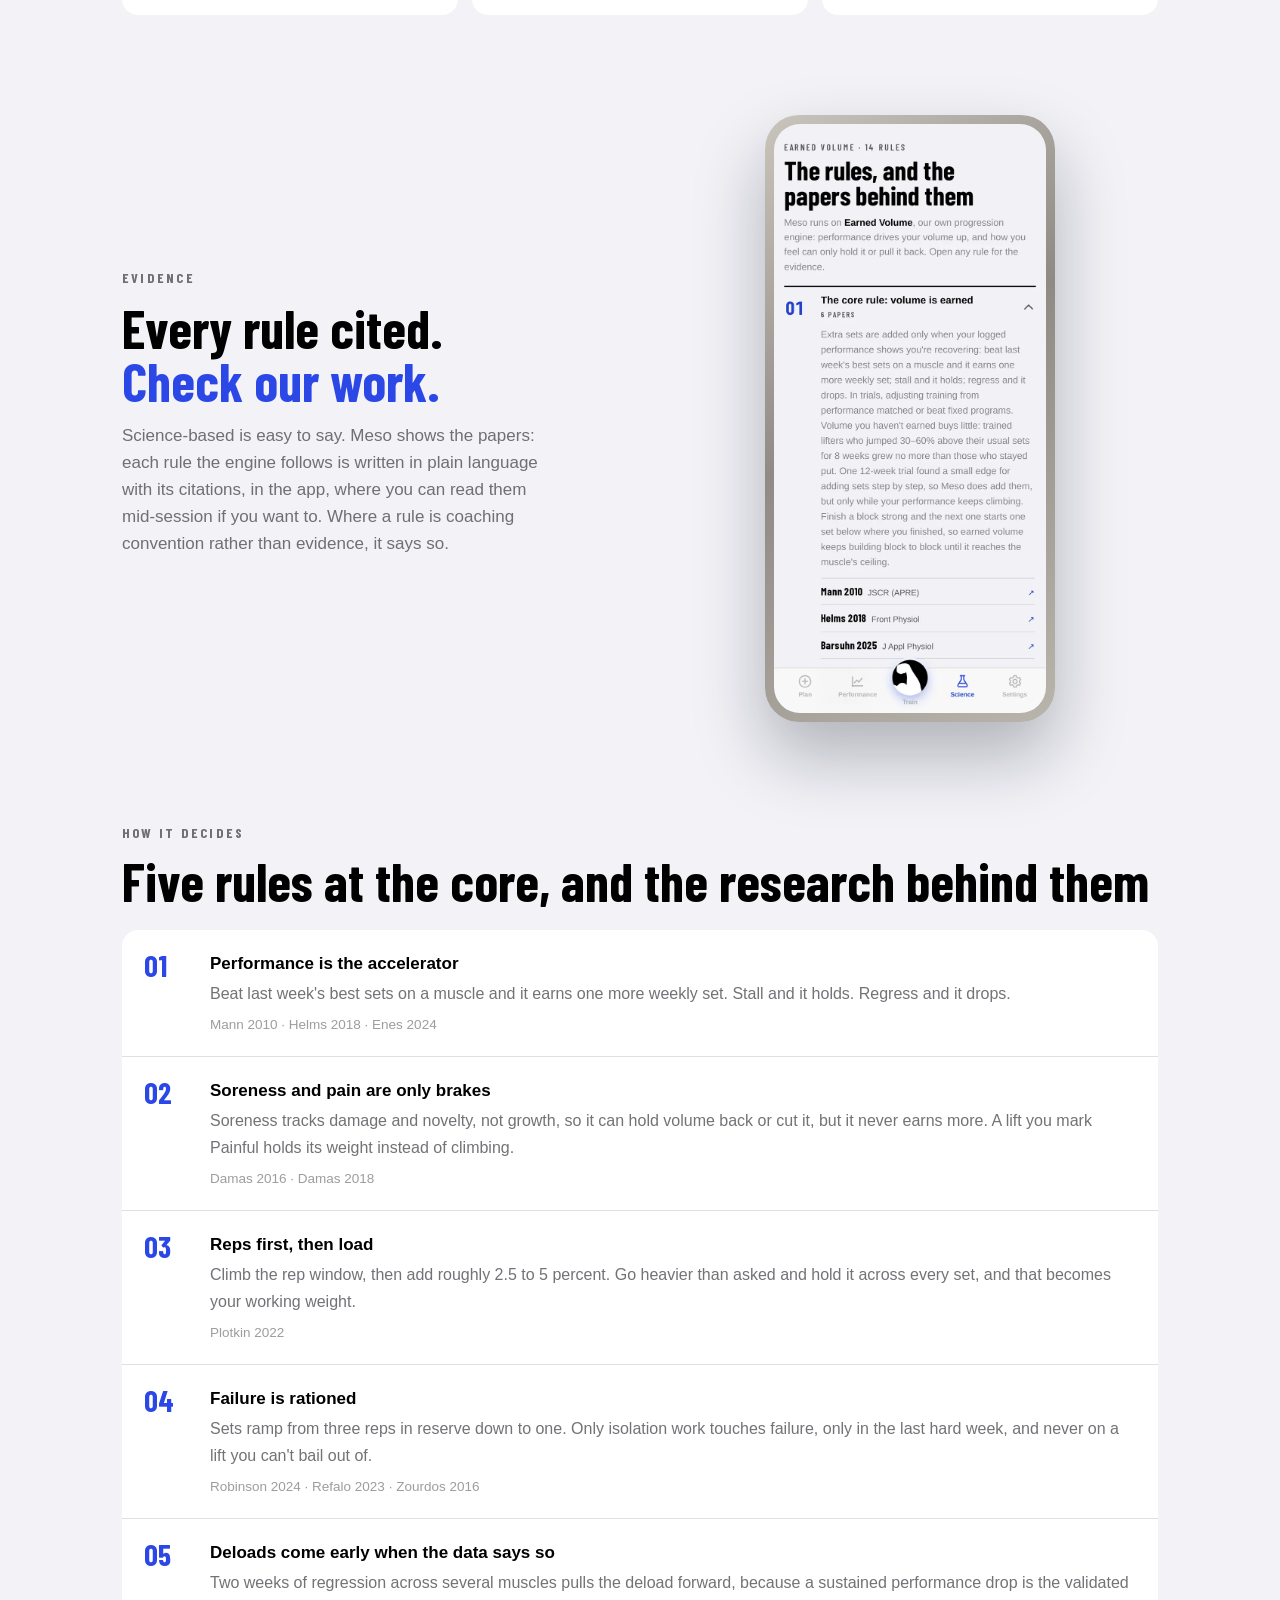
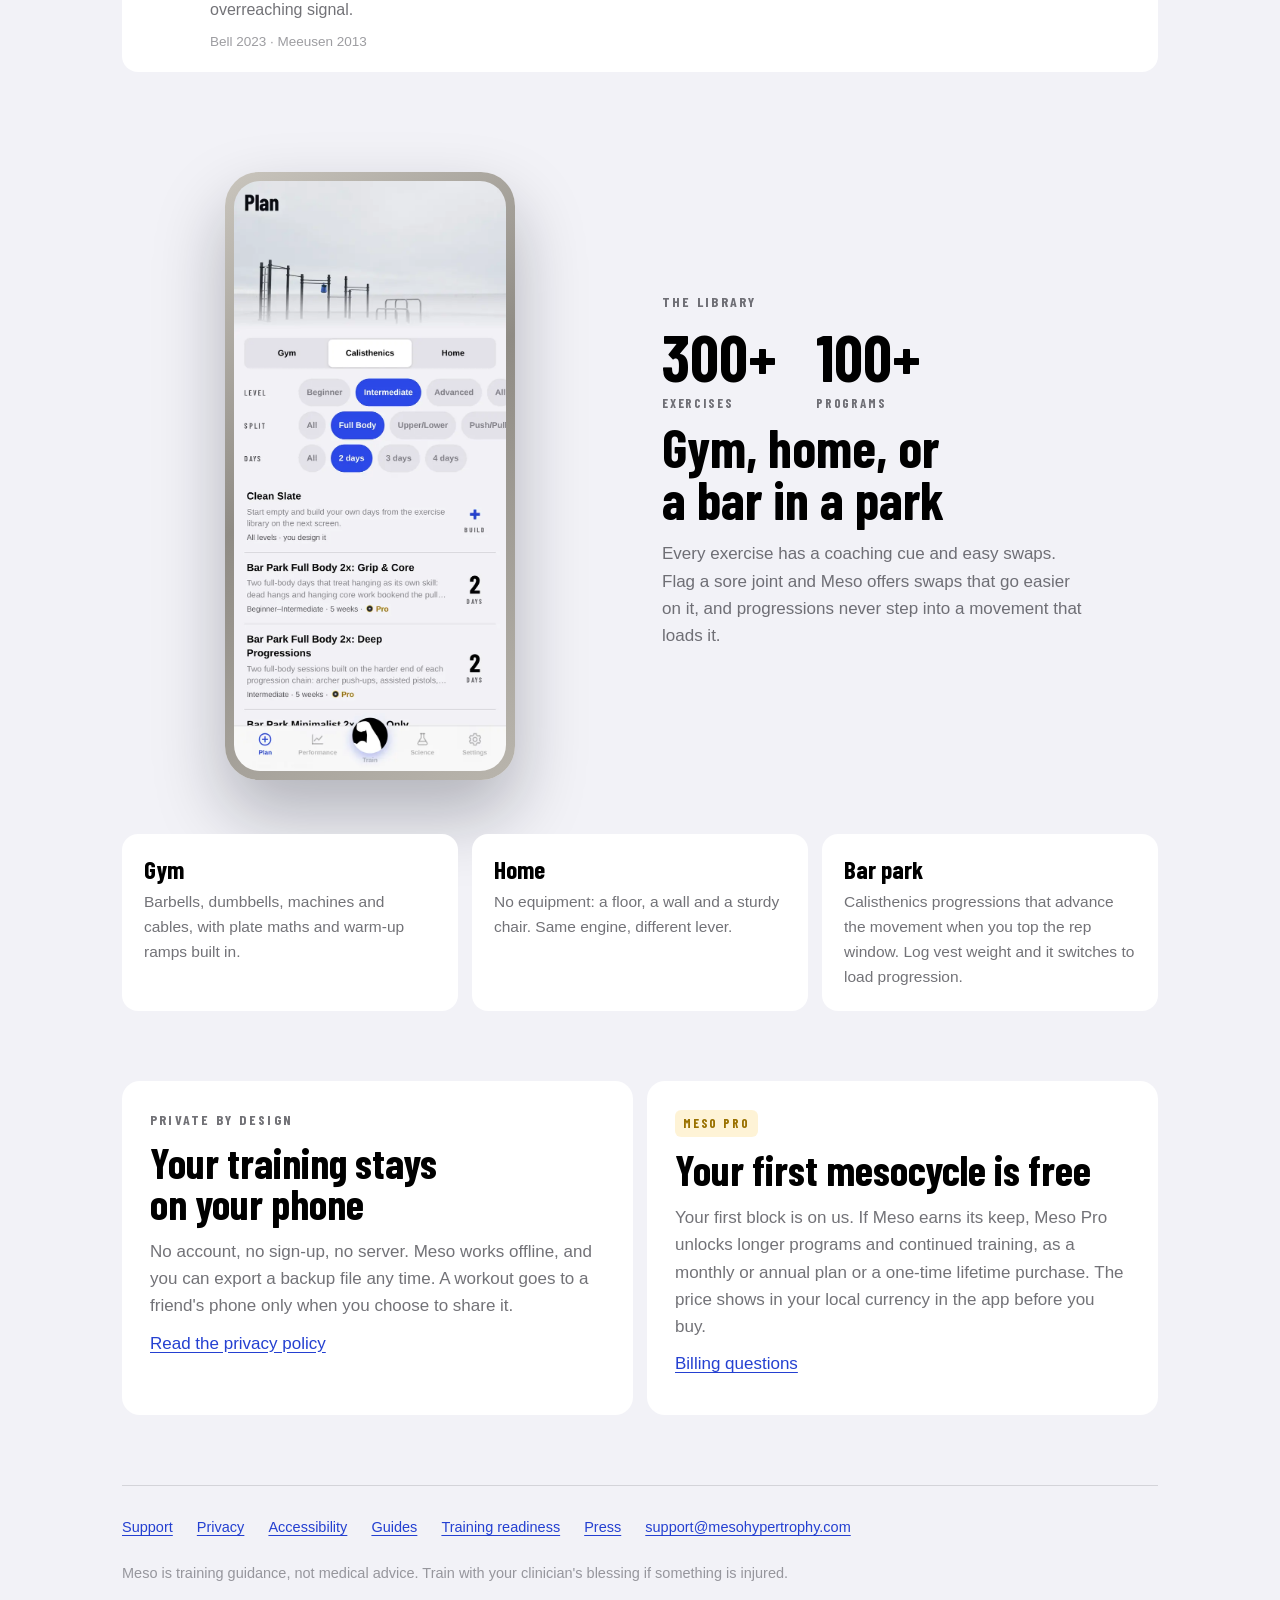
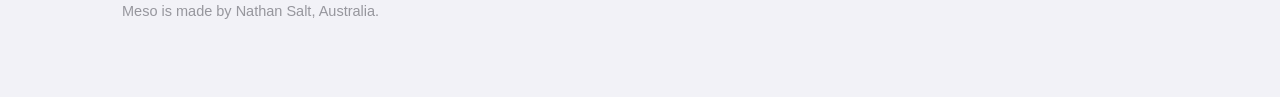
==== commit 09511dc7: "Merge branch 'press'" ====
--- a/index.html
+++ b/index.html
@@ -5,125 +5,142 @@
 <meta name="viewport" content="width=device-width, initial-scale=1">
 <meta name="apple-itunes-app" content="app-id=6789395189">
 <title>Meso: Hypertrophy Coach</title>
-<meta name="description" content="A hypertrophy training app that decides your next set from what you actually lifted. Every rule cited to the research. Works offline, no account.">
+<meta name="description" content="A hypertrophy training app that decides your next set from what you actually lifted. Every rule cited to the research. Train with a friend phone to phone. Works offline, no account.">
 <meta property="og:title" content="Meso: Hypertrophy Coach">
 <meta property="og:description" content="Volume you have to earn. Meso reads your logged performance and writes next week from it.">
-<meta property="og:image" content="shots/02-muscles.jpg">
+<meta property="og:image" content="https://mesohypertrophy.com/og.jpg">
 <meta property="og:type" content="website">
-<meta name="theme-color" content="#05070f">
+<meta name="twitter:card" content="summary_large_image">
+<meta name="theme-color" content="#f2f2f7">
+<meta name="color-scheme" content="light">
+<link rel="icon" href="icon.png">
+<link rel="apple-touch-icon" href="icon.png">
+<link rel="preload" href="barlow-condensed-700.woff2" as="font" type="font/woff2" crossorigin>
 <style>
   @font-face {
     font-family: 'Barlow Condensed'; font-style: normal; font-weight: 700; font-display: swap;
     src: url('./barlow-condensed-700.woff2') format('woff2');
   }
+  /* The app's light tokens (app/style.css), so the site reads as the product. */
   :root {
-    --paper: #05070f; --card: #12172a; --ink: #f2f4ff;
-    --ink-2: rgba(210, 219, 250, 0.68); --ink-3: rgba(210, 219, 250, 0.4);
-    --line: rgba(126, 138, 178, 0.24); --accent: #3e5eff; --accent-text: #93a6ff;
-    --good: #30d158;
+    --paper: #f2f2f7; --card: #ffffff; --ink: #000000;
+    --ink-2: rgba(60, 60, 67, 0.72); --ink-3: rgba(60, 60, 67, 0.5);
+    --line: rgba(60, 60, 67, 0.16); --well: rgba(118, 118, 128, 0.12);
+    --accent: #2b48e6; --accent-deep: #1d33b8; --accent-text: #2440d1;
+    --accent-soft: rgba(43, 72, 230, 0.1); --accent-glow: rgba(43, 72, 230, 0.32);
+    --pro-text: #9a7100; --pro-soft: rgba(245, 179, 1, 0.16); --good: #34c759;
     --display: 'Barlow Condensed', -apple-system, 'SF Pro Display', sans-serif;
   }
   * { box-sizing: border-box; }
   html { scroll-behavior: smooth; }
   body {
     margin: 0; background: var(--paper); color: var(--ink);
-    font: 17px/1.62 -apple-system, BlinkMacSystemFont, 'Segoe UI', Roboto, sans-serif;
+    font: 17px/1.6 -apple-system, BlinkMacSystemFont, 'Segoe UI', Roboto, sans-serif;
     -webkit-font-smoothing: antialiased; overflow-x: hidden;
   }
   a { color: var(--accent-text); text-underline-offset: 3px; }
+  img { display: block; }
   .wrap { max-width: 1080px; margin: 0 auto; padding: 0 22px; }
 
-  /* ---------- hero: the gym behind, the product in front ---------- */
-  .hero { position: relative; overflow: hidden; padding: 0 0 40px; }
-  .hero::before {
-    content: ''; position: absolute; inset: 0;
-    background: url('hero-bg.jpg') center/cover no-repeat;
-    filter: grayscale(25%) brightness(0.55); z-index: -2;
-  }
+  /* ---------- hero: the bright gym behind, the product in front ---------- */
+  .hero { position: relative; overflow: hidden; padding-bottom: 30px; isolation: isolate; }
+  .hero-bg { position: absolute; inset: 0 0 auto 0; height: 100%; z-index: -2;
+    background: url('gym-light.webp') 62% 30%/cover no-repeat; }
   .hero::after {
     content: ''; position: absolute; inset: 0; z-index: -1;
-    background: linear-gradient(180deg, rgba(5,7,15,0.55) 0%, rgba(5,7,15,0.82) 55%, var(--paper) 100%);
-  }
-  .nav { display: flex; align-items: center; gap: 14px; padding: 26px 0 0; }
-  .mark { width: 34px; height: 34px; border-radius: 9px; background: #000; display: grid; place-items: center; }
-  .mark img { width: 100%; height: 100%; object-fit: cover; border-radius: 9px; }
-  .brand { font-family: var(--display); font-weight: 700; font-size: 21px; letter-spacing: 0.04em; }
+    background:
+      linear-gradient(90deg, rgba(246,246,248,0.94) 0%, rgba(246,246,248,0.78) 42%, rgba(246,246,248,0.08) 72%),
+      linear-gradient(180deg, rgba(242,242,247,0) 60%, var(--paper) 100%);
+  }
+  .nav { display: flex; align-items: center; gap: 12px; padding: 24px 0 0; }
+  .mark { width: 34px; height: 34px; border-radius: 9px; overflow: hidden; background: #000; }
+  .mark img { width: 100%; height: 100%; }
+  .brand { font-family: var(--display); font-weight: 700; font-size: 23px; letter-spacing: 0.06em; }
   .nav .spacer { flex: 1; }
-  .nav a { color: var(--ink-2); text-decoration: none; font-size: 15px; font-weight: 600; }
-  .hero-grid { display: grid; gap: 34px; grid-template-columns: 1.05fr 0.95fr; align-items: center; padding: 54px 0 0; }
+  .nav a { color: var(--ink); text-decoration: none; font-size: 15px; font-weight: 600; margin-left: 14px; }
+  .hero-grid { display: grid; gap: 30px; grid-template-columns: 1.1fr 0.9fr; align-items: center; padding: 46px 0 0; }
+  .kicker, .eyebrow {
+    font-family: var(--display); font-weight: 700; letter-spacing: 0.16em; text-transform: uppercase;
+    font-size: 14px; color: var(--ink-2); margin: 0 0 10px;
+  }
   h1 {
-    font-family: var(--display); font-weight: 700; font-size: clamp(46px, 7.4vw, 82px);
-    line-height: 0.98; margin: 0; letter-spacing: -0.01em; text-wrap: balance;
-  }
-  h1 em { font-style: italic; color: var(--accent-text); }
-  .lede { font-size: clamp(17px, 2vw, 20px); color: var(--ink-2); max-width: 44ch; margin: 20px 0 0; }
-  .cta { display: flex; flex-wrap: wrap; gap: 12px; margin: 26px 0 10px; align-items: center; }
+    font-family: var(--display); font-weight: 700; font-size: clamp(54px, 8.4vw, 96px);
+    line-height: 0.92; margin: 0; letter-spacing: -0.005em; text-wrap: balance;
+  }
+  h1 em { font-style: normal; color: var(--accent); }
+  .lede { font-size: clamp(17px, 2vw, 20px); color: var(--ink-2); max-width: 42ch; margin: 18px 0 0; }
+  .cta { display: flex; flex-wrap: wrap; gap: 10px; margin: 26px 0 14px; align-items: center; }
   .btn {
-    display: inline-block; background: var(--accent); color: #fff; text-decoration: none;
-    font-weight: 650; padding: 14px 24px; border-radius: 12px;
-    box-shadow: 0 10px 30px rgba(62, 94, 255, 0.35);
-  }
+    display: inline-flex; align-items: center; gap: 9px; background: var(--accent); color: #fff; text-decoration: none;
+    font-weight: 650; padding: 14px 22px; border-radius: 12px; box-shadow: 0 10px 26px var(--accent-glow);
+  }
+  .btn:hover { background: var(--accent-deep); }
   .store { display: inline-block; line-height: 0; }
   .store img { height: 54px; width: auto; }
-  .btn.ghost { background: rgba(255,255,255,0.06); color: var(--ink); border: 1px solid var(--line); box-shadow: none; }
-  .pill {
-    display: inline-flex; align-items: center; gap: 8px; font-size: 13.5px; font-weight: 600;
-    color: var(--ink-2); border: 1px solid var(--line); border-radius: 99px; padding: 6px 13px;
-  }
-  .pill .dot { width: 7px; height: 7px; border-radius: 50%; background: var(--good); }
-  .hero-shot { position: relative; }
-  .hero-shot img {
-    width: 100%; max-width: 340px; margin: 0 auto; display: block; border-radius: 22px;
-    border: 1px solid var(--line); box-shadow: 0 40px 90px rgba(0,0,0,0.6);
-  }
-
-  /* ---------- alternating feature rows ---------- */
-  section { padding: 78px 0 0; }
-  .row { display: grid; gap: 40px; grid-template-columns: 1fr 1fr; align-items: center; padding: 34px 0; }
-  .row:nth-child(even) .row-media { order: 2; }
-  .row img { width: 100%; max-width: 320px; border-radius: 18px; border: 1px solid var(--line); display: block; margin: 0 auto; }
-  .eyebrow {
-    font-family: var(--display); font-weight: 700; letter-spacing: 0.14em; text-transform: uppercase;
-    font-size: 13px; color: var(--accent-text); margin: 0 0 10px;
-  }
-  h2 { font-family: var(--display); font-weight: 700; font-size: clamp(30px, 4.4vw, 44px); line-height: 1.06; margin: 0 0 12px; }
-  .row p { color: var(--ink-2); margin: 0; }
-
-  /* ---------- rules ---------- */
-  .rules { border-top: 1px solid var(--line); margin-top: 60px; }
-  .rules ol { list-style: none; counter-reset: r; padding: 0; margin: 26px 0 0; }
-  .rules li { counter-increment: r; display: grid; grid-template-columns: 46px 1fr; gap: 18px; padding: 20px 0; border-bottom: 1px solid var(--line); }
+  .btn.ghost { background: var(--card); color: var(--ink); border: 1px solid var(--line); box-shadow: none; }
+  .btn.ghost:hover { background: #fff; border-color: rgba(60,60,67,0.3); }
+  .facts { display: flex; flex-wrap: wrap; gap: 6px 16px; font-size: 14px; font-weight: 600; color: var(--ink-2); margin: 0; padding: 0; list-style: none; }
+  .facts li { display: inline-flex; align-items: center; gap: 7px; }
+  .facts li::before { content: ''; width: 6px; height: 6px; border-radius: 50%; background: var(--accent); }
+  .phone {
+    width: 100%; max-width: 320px; margin: 0 auto; border-radius: 34px; padding: 9px;
+    background: linear-gradient(145deg, #c9c5bd, #8f8b84 45%, #b9b5ad); box-shadow: 0 34px 70px rgba(10, 14, 30, 0.28);
+  }
+  .phone img { width: 100%; height: auto; border-radius: 26px; background: #fff; }
+
+  /* ---------- feature rows ---------- */
+  section { padding: 70px 0 0; }
+  .row { display: grid; gap: 44px; grid-template-columns: 1fr 1fr; align-items: center; padding: 30px 0; }
+  .row.flip .row-media { order: 2; }
+  .row .phone { max-width: 290px; }
+  h2 { font-family: var(--display); font-weight: 700; font-size: clamp(36px, 5vw, 54px); line-height: 0.98; margin: 0 0 14px; text-wrap: balance; }
+  h2 em { font-style: normal; color: var(--accent); }
+  .row p, .lead { color: var(--ink-2); margin: 0 0 12px; max-width: 46ch; text-wrap: pretty; }
+  .eyebrow.new { color: var(--accent-text); }
+
+  /* ---------- small cards ---------- */
+  .grid { display: grid; gap: 14px; grid-template-columns: repeat(auto-fit, minmax(230px, 1fr)); margin-top: 24px; }
+  .card { background: var(--card); border-radius: 16px; padding: 22px; }
+  .card h3 { font-family: var(--display); font-size: 25px; line-height: 1.05; margin: 0 0 8px; font-weight: 700; }
+  .card p { margin: 0; color: var(--ink-2); font-size: 15.5px; }
+
+  /* ---------- the rules: the app's board, dark slate with white type ---------- */
+  .rules ol { list-style: none; counter-reset: r; padding: 0; margin: 22px 0 0; background: var(--card); border-radius: 16px; }
+  .rules li { counter-increment: r; display: grid; grid-template-columns: 52px 1fr; gap: 14px; padding: 20px 22px; border-bottom: 1px solid var(--line); }
+  .rules li:last-child { border-bottom: 0; }
   .rules li::before {
     content: counter(r, decimal-leading-zero); font-family: var(--display); font-weight: 700;
-    font-size: 26px; color: var(--accent-text); line-height: 1.1;
-  }
-  .rules b { display: block; font-weight: 650; margin-bottom: 2px; }
+    font-size: 30px; color: var(--accent); line-height: 1;
+  }
+  .rules b { display: block; font-weight: 650; margin-bottom: 3px; }
   .rules span { color: var(--ink-2); font-size: 16px; }
-  .rules cite { display: block; margin-top: 6px; color: var(--ink-3); font-size: 13.5px; font-style: normal; }
-
-  /* ---------- environments ---------- */
-  .grid { display: grid; gap: 20px; grid-template-columns: repeat(auto-fit, minmax(230px, 1fr)); margin-top: 26px; }
-  .card { background: var(--card); border: 1px solid var(--line); border-radius: 16px; padding: 24px; }
-  .card h3 { font-family: var(--display); font-size: 22px; margin: 0 0 8px; font-weight: 700; }
-  .card p { margin: 0; color: var(--ink-2); font-size: 15.5px; }
-
-  footer { margin-top: 78px; border-top: 1px solid var(--line); padding: 34px 0 70px; color: var(--ink-3); font-size: 14.5px; }
+  .rules cite { display: block; margin-top: 7px; color: var(--ink-3); font-size: 13.5px; font-style: normal; }
+
+  /* ---------- library stats ---------- */
+  .stats { display: flex; flex-wrap: wrap; gap: 10px 40px; margin: 6px 0 4px; }
+  .stat b { font-family: var(--display); font-size: 64px; line-height: 1; display: block; }
+  .stat small { font-family: var(--display); font-weight: 700; letter-spacing: 0.14em; text-transform: uppercase; font-size: 13px; color: var(--ink-2); }
+
+  /* ---------- private + pricing ---------- */
+  .pair { display: grid; gap: 14px; grid-template-columns: 1fr 1fr; }
+  .panel { background: var(--card); border-radius: 18px; padding: 28px; }
+  .panel h2 { font-size: clamp(32px, 4vw, 42px); }
+  .panel p { color: var(--ink-2); margin: 0 0 10px; }
+  .pro { display: inline-block; font-family: var(--display); font-weight: 700; letter-spacing: 0.14em; font-size: 13px;
+    color: var(--pro-text); background: var(--pro-soft); border-radius: 6px; padding: 3px 8px; margin-bottom: 12px; }
+
+  footer { margin-top: 70px; border-top: 1px solid var(--line); padding: 30px 0 60px; color: var(--ink-3); font-size: 14.5px; }
   footer nav a { margin-right: 20px; display: inline-block; margin-bottom: 8px; }
 
   @media (max-width: 760px) {
-    .hero-grid, .row { grid-template-columns: 1fr; }
-    .row:nth-child(even) .row-media { order: 0; }
-    .hero-grid { padding-top: 34px; }
-  }
-  @media (prefers-color-scheme: light) {
-    :root {
-      --paper: #f2f2f7; --card: #ffffff; --ink: #0b0d14;
-      --ink-2: rgba(60, 60, 67, 0.72); --ink-3: rgba(60, 60, 67, 0.48);
-      --line: rgba(60, 60, 67, 0.14); --accent: #2b48e6; --accent-text: #2440d1;
-    }
-    .hero::after { background: linear-gradient(180deg, rgba(5,7,15,0.62) 0%, rgba(5,7,15,0.5) 45%, var(--paper) 100%); }
-    .nav a, .brand, h1, .lede, .pill { color: #fff; }
-    .btn.ghost { color: #fff; border-color: rgba(255,255,255,0.28); }
+    .hero-grid, .row, .pair { grid-template-columns: 1fr; }
+    .row.flip .row-media { order: 0; }
+    .hero-grid { padding-top: 30px; }
+    .hero::after { background:
+      linear-gradient(180deg, rgba(246,246,248,0.9) 0%, rgba(246,246,248,0.84) 46%, rgba(242,242,247,0.55) 70%, var(--paper) 100%); }
+    .nav a.hide-sm { display: none; }
+    .row { gap: 22px; }
+    .phone { max-width: 270px; }
   }
   @media (prefers-reduced-motion: reduce) { html { scroll-behavior: auto; } }
 </style>
@@ -131,16 +148,19 @@
 <body>
 
 <div class="hero">
+  <div class="hero-bg" role="img" aria-label="A bright gym: squat racks with blue plates against a white brick wall."></div>
   <div class="wrap">
     <div class="nav">
-      <div class="mark"><img src="icon.png" alt=""></div>
+      <div class="mark"><img src="icon.png" alt="" width="34" height="34"></div>
       <span class="brand">MESO</span>
       <span class="spacer"></span>
-      <a href="#rules">The rules</a>
+      <a class="hide-sm" href="#friend">With a friend</a>
+      <a class="hide-sm" href="#rules">The rules</a>
       <a href="support.html">Support</a>
     </div>
     <div class="hero-grid">
       <div>
+        <p class="kicker">Hypertrophy coach · Earned Volume</p>
         <h1>Volume you have to <em>earn</em>.</h1>
         <p class="lede">Meso reads what you actually lifted and writes next week from it. Beat last week and it adds a
           set. Stall and it holds. Every rule comes from published research, and the papers are in the app.</p>
@@ -148,17 +168,45 @@
           <a class="store" href="https://apps.apple.com/app/apple-store/id6789395189?ct=website"><img src="app-store-badge.svg" alt="Download on the App Store" width="162" height="54"></a>
           <a class="btn ghost" href="#rules">See how it decides</a>
         </div>
-        <span class="pill"><span class="dot"></span> On the App Store · iPhone · works offline, no account</span>
-      </div>
-      <div class="hero-shot"><img src="shots/01-workout.jpg" alt="A Meso workout screen: prescribed weight, rep window and reps in reserve, with last week's numbers beside every set."></div>
+        <ul class="facts">
+          <li>First mesocycle free</li>
+          <li>iPhone</li>
+          <li>Works offline, no account</li>
+        </ul>
+      </div>
+      <div class="phone"><img src="shots/01-workout.webp" width="720" height="1561" alt="Meso's Train screen: today's session, a Start button beside With a friend, last session one tap away, and the numbers to beat from last week."></div>
     </div>
   </div>
 </div>
 
 <div class="wrap">
-  <section>
+  <section id="friend">
     <div class="row">
-      <div class="row-media"><img src="shots/02-muscles.jpg" alt="A body map with each muscle coloured green where this week's sets land inside its evidence-based volume band." loading="lazy"></div>
+      <div class="row-media"><div class="phone"><img src="shots/04-logger-friend.webp" width="720" height="1561" loading="lazy" alt="A Back Squat in the logbook-style logger: each set shows weight, reps and last week, with a training partner's set logged just underneath."></div></div>
+      <div>
+        <p class="eyebrow new">Train with a friend</p>
+        <h2>Their sets <em>under yours</em>.</h2>
+        <p>Share today's workout with a friend's phone nearby, then see each other's sets as you log them. It runs
+          straight between the two phones in the room: no account, no server, and nothing arrives on a phone until
+          its owner taps Accept.</p>
+        <p>Lifts you both do count toward your own progress. Their extras are logged without changing your program.</p>
+      </div>
+    </div>
+
+    <div class="row flip">
+      <div class="row-media"><div class="phone"><img src="shots/10-challenge.webp" width="720" height="1561" loading="lazy" alt="The monthly challenge: 16 of 23 lifts beaten, a barbell loading up with plates, and the list of lifts beaten this month."></div></div>
+      <div>
+        <p class="eyebrow new">Monthly challenges</p>
+        <h2>Beat last week. <em>Fill the bar.</em></h2>
+        <p>Every lift where you beat last week's best set counts toward this month's target, sized to your plan, so
+          the challenge rewards the same thing the engine does.</p>
+        <p>Special days like Halloween and Christmas Day are earned with one finished session. Every badge you earn
+          lives on the Performance tab.</p>
+      </div>
+    </div>
+
+    <div class="row">
+      <div class="row-media"><div class="phone"><img src="shots/02-muscles.webp" width="720" height="1561" loading="lazy" alt="A body map with each muscle coloured green where this week's planned sets land inside its evidence-based volume band."></div></div>
       <div>
         <p class="eyebrow">Coverage</p>
         <h2>See exactly where the work is going</h2>
@@ -167,29 +215,44 @@
           colour it is and what would change it.</p>
       </div>
     </div>
-    <div class="row">
-      <div class="row-media"><img src="shots/06-science.jpg" alt="The Science tab, listing each engine rule with links to the studies behind it." loading="lazy"></div>
+  </section>
+
+  <section>
+    <p class="eyebrow">At the bar</p>
+    <h2>Built for the session, not the spreadsheet</h2>
+    <div class="grid">
+      <div class="card"><h3>Reads like a training log</h3><p>Last week on every row, plates on the bar, warm-up ramps worked out, and a gold mark when you set a PB.</p></div>
+      <div class="card"><h3>Last session, one tap away</h3><p>Train opens on today's workout and the numbers to beat, with your last session one tap away.</p></div>
+      <div class="card"><h3>Light, Dark or System</h3><p>Pick the look in Settings, or let your phone decide. Either way, the rest timer runs full screen, timed for the movement.</p></div>
+    </div>
+  </section>
+
+  <section>
+    <div class="row flip">
+      <div class="row-media"><div class="phone"><img src="shots/06-science.webp" width="720" height="1561" loading="lazy" alt="The Science tab: the rules and the papers behind them, starting with the core rule that volume is earned."></div></div>
       <div>
         <p class="eyebrow">Evidence</p>
-        <h2>Every rule cited. Check our work.</h2>
-        <p>Other apps say science-based. Meso shows the papers: each rule the engine follows is written in plain
-          language with its citations, in the app, where you can read them mid-session if you want to.</p>
+        <h2>Every rule cited. <em>Check our work.</em></h2>
+        <p>Science-based is easy to say. Meso shows the papers: each rule the engine follows is written in plain
+          language with its citations, in the app, where you can read them mid-session if you want to. Where a rule is
+          coaching convention rather than evidence, it says so.</p>
       </div>
     </div>
   </section>
 
   <section class="rules" id="rules">
     <p class="eyebrow">How it decides</p>
-    <h2>Five rules, and the research behind them</h2>
+    <h2>Five rules at the core, and the research behind them</h2>
     <ol>
       <li><div><b>Performance is the accelerator</b><span>Beat last week's best sets on a muscle and it earns one more
         weekly set. Stall and it holds. Regress and it drops.</span><cite>Mann 2010 · Helms 2018 · Enes 2024</cite></div></li>
-      <li><div><b>Soreness is only a brake</b><span>Soreness tracks damage and novelty, not growth, so it can hold
-        volume back or cut it, but it never earns more.</span><cite>Damas 2016 · Damas 2018</cite></div></li>
+      <li><div><b>Soreness and pain are only brakes</b><span>Soreness tracks damage and novelty, not growth, so it can
+        hold volume back or cut it, but it never earns more. A lift you mark Painful holds its weight instead of
+        climbing.</span><cite>Damas 2016 · Damas 2018</cite></div></li>
       <li><div><b>Reps first, then load</b><span>Climb the rep window, then add roughly 2.5 to 5 percent. Go heavier
         than asked and hold it across every set, and that becomes your working weight.</span><cite>Plotkin 2022</cite></div></li>
       <li><div><b>Failure is rationed</b><span>Sets ramp from three reps in reserve down to one. Only isolation work
-        touches failure, and only in the last hard week.</span><cite>Robinson 2024 · Refalo 2023 · Zourdos 2016</cite></div></li>
+        touches failure, only in the last hard week, and never on a lift you can't bail out of.</span><cite>Robinson 2024 · Refalo 2023 · Zourdos 2016</cite></div></li>
       <li><div><b>Deloads come early when the data says so</b><span>Two weeks of regression across several muscles
         pulls the deload forward, because a sustained performance drop is the validated overreaching
         signal.</span><cite>Bell 2023 · Meeusen 2013</cite></div></li>
@@ -197,12 +260,43 @@
   </section>
 
   <section>
-    <p class="eyebrow">Anywhere</p>
-    <h2>Gym, home, or a bar in a park</h2>
+    <div class="row">
+      <div class="row-media"><div class="phone"><img src="shots/05-calisthenics-intermediate.webp" width="720" height="1561" loading="lazy" alt="The Plan tab filtered to calisthenics: bar park programs by level, split and days per week."></div></div>
+      <div>
+        <p class="eyebrow">The library</p>
+        <div class="stats">
+          <div class="stat"><b>300+</b><small>Exercises</small></div>
+          <div class="stat"><b>100+</b><small>Programs</small></div>
+        </div>
+        <h2>Gym, home, or a bar in a park</h2>
+        <p>Every exercise has a coaching cue and easy swaps. Flag a sore joint and Meso offers swaps that go easier on
+          it, and progressions never step into a movement that loads it.</p>
+      </div>
+    </div>
     <div class="grid">
-      <div class="card"><h3>Gym</h3><p>Barbells, machines and cables, with plate maths and warm-up ramps built in.</p></div>
-      <div class="card"><h3>Home</h3><p>Programs that need a floor, a wall and a sturdy table. Same engine, different lever.</p></div>
+      <div class="card"><h3>Gym</h3><p>Barbells, dumbbells, machines and cables, with plate maths and warm-up ramps built in.</p></div>
+      <div class="card"><h3>Home</h3><p>No equipment: a floor, a wall and a sturdy chair. Same engine, different lever.</p></div>
       <div class="card"><h3>Bar park</h3><p>Calisthenics progressions that advance the movement when you top the rep window. Log vest weight and it switches to load progression.</p></div>
+    </div>
+  </section>
+
+  <section>
+    <div class="pair">
+      <div class="panel">
+        <p class="eyebrow">Private by design</p>
+        <h2>Your training stays on your phone</h2>
+        <p>No account, no sign-up, no server. Meso works offline, and you can export a backup file any time. A
+          workout goes to a friend's phone only when you choose to share it.</p>
+        <p><a href="privacy.html">Read the privacy policy</a></p>
+      </div>
+      <div class="panel">
+        <span class="pro">MESO PRO</span>
+        <h2>Your first mesocycle is free</h2>
+        <p>Your first block is on us. If Meso earns its keep, Meso Pro unlocks longer programs and
+          continued training, as a monthly or annual plan or a one-time lifetime purchase. The price shows in your
+          local currency in the app before you buy.</p>
+        <p><a href="support.html">Billing questions</a></p>
+      </div>
     </div>
   </section>
 
@@ -217,6 +311,7 @@
       <a href="mailto:support@mesohypertrophy.com">support@mesohypertrophy.com</a>
     </nav>
     <p>Meso is training guidance, not medical advice. Train with your clinician's blessing if something is injured.</p>
+    <p>Meso is made by Nathan Salt, Australia.</p>
   </footer>
 </div>
 </body>
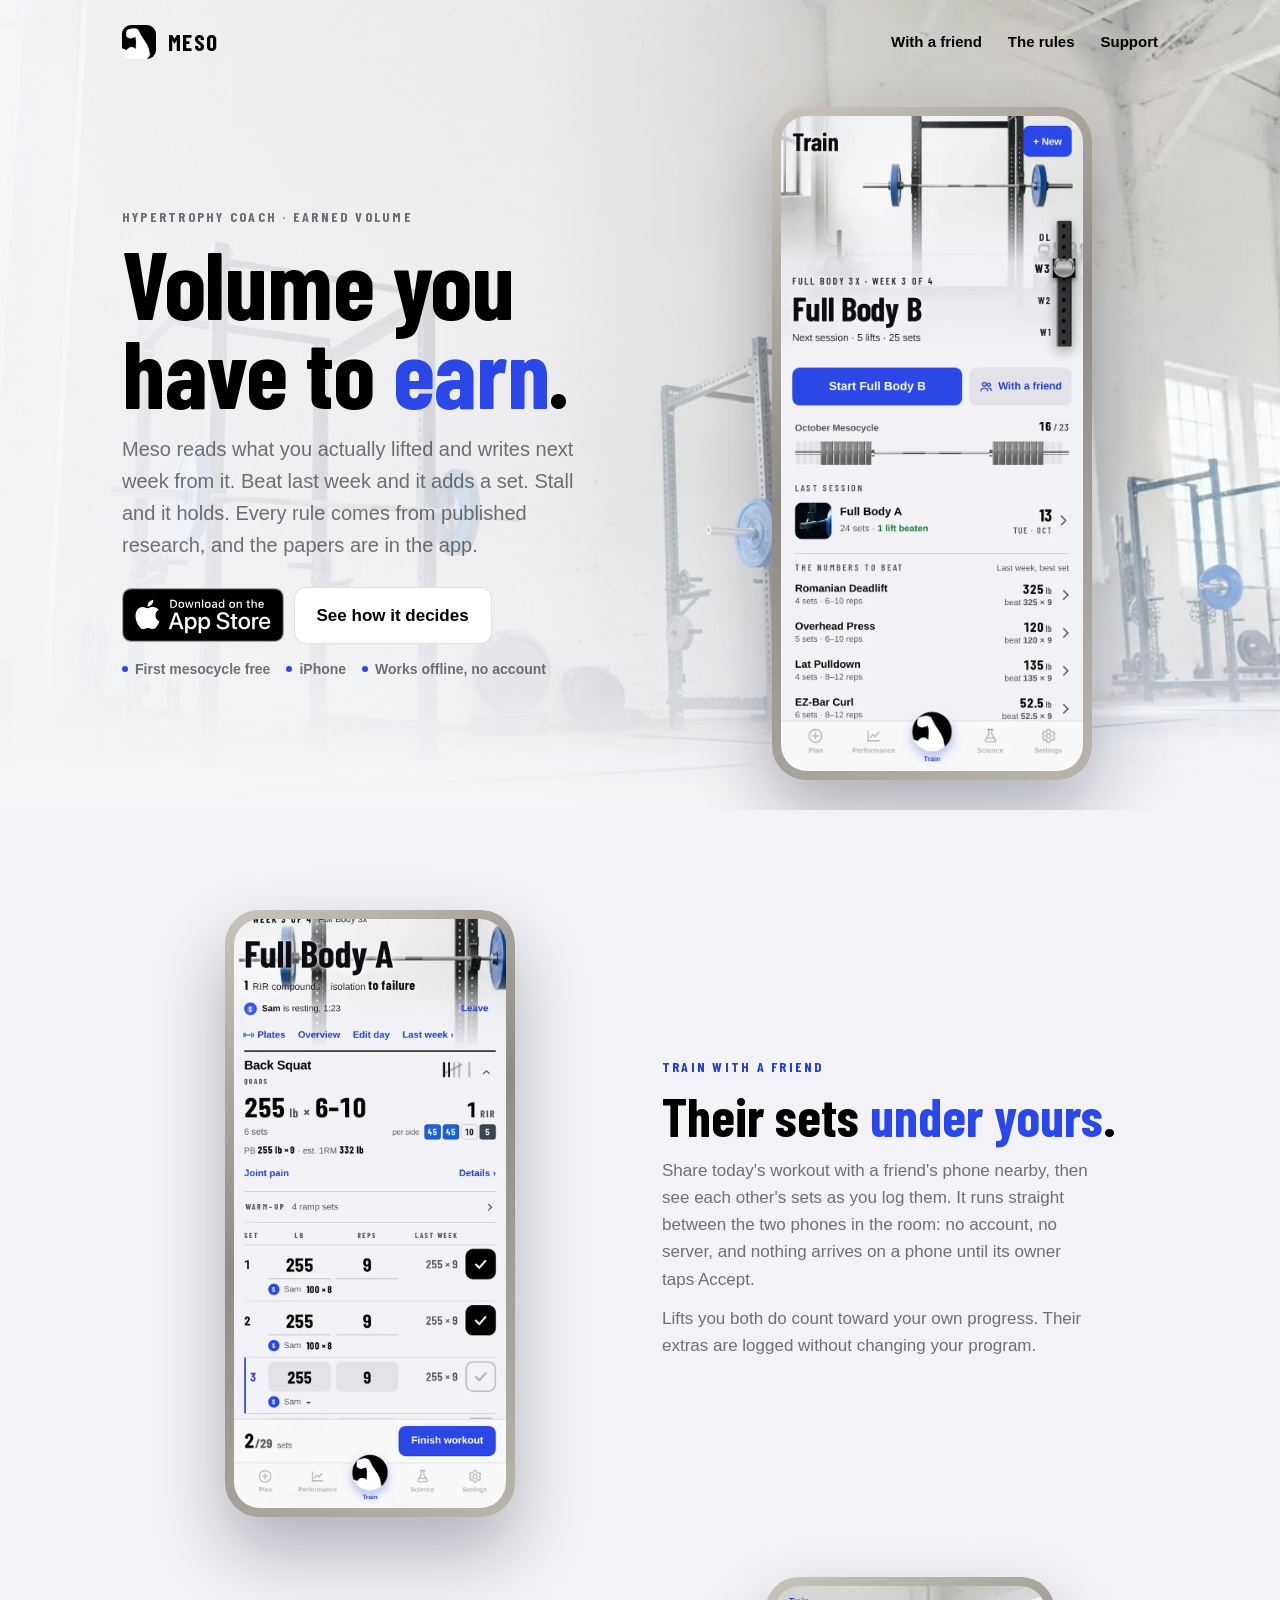
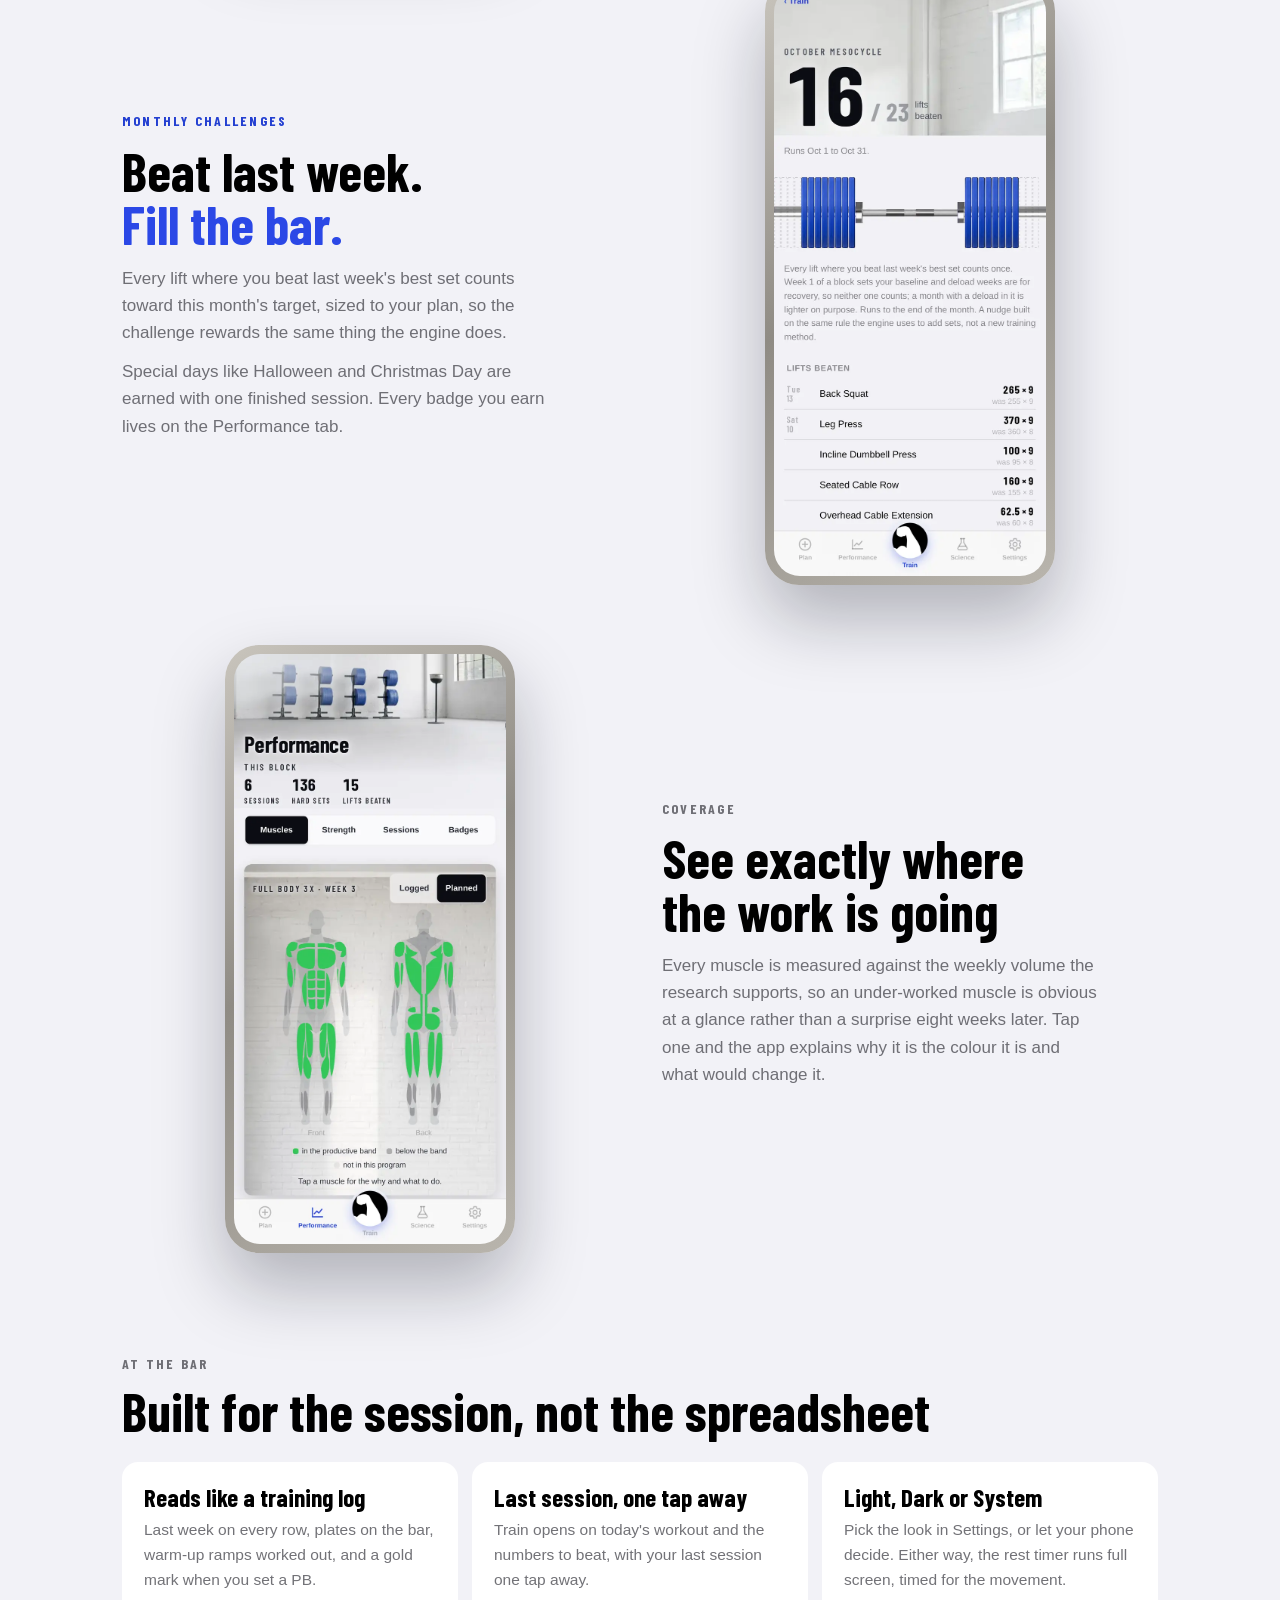
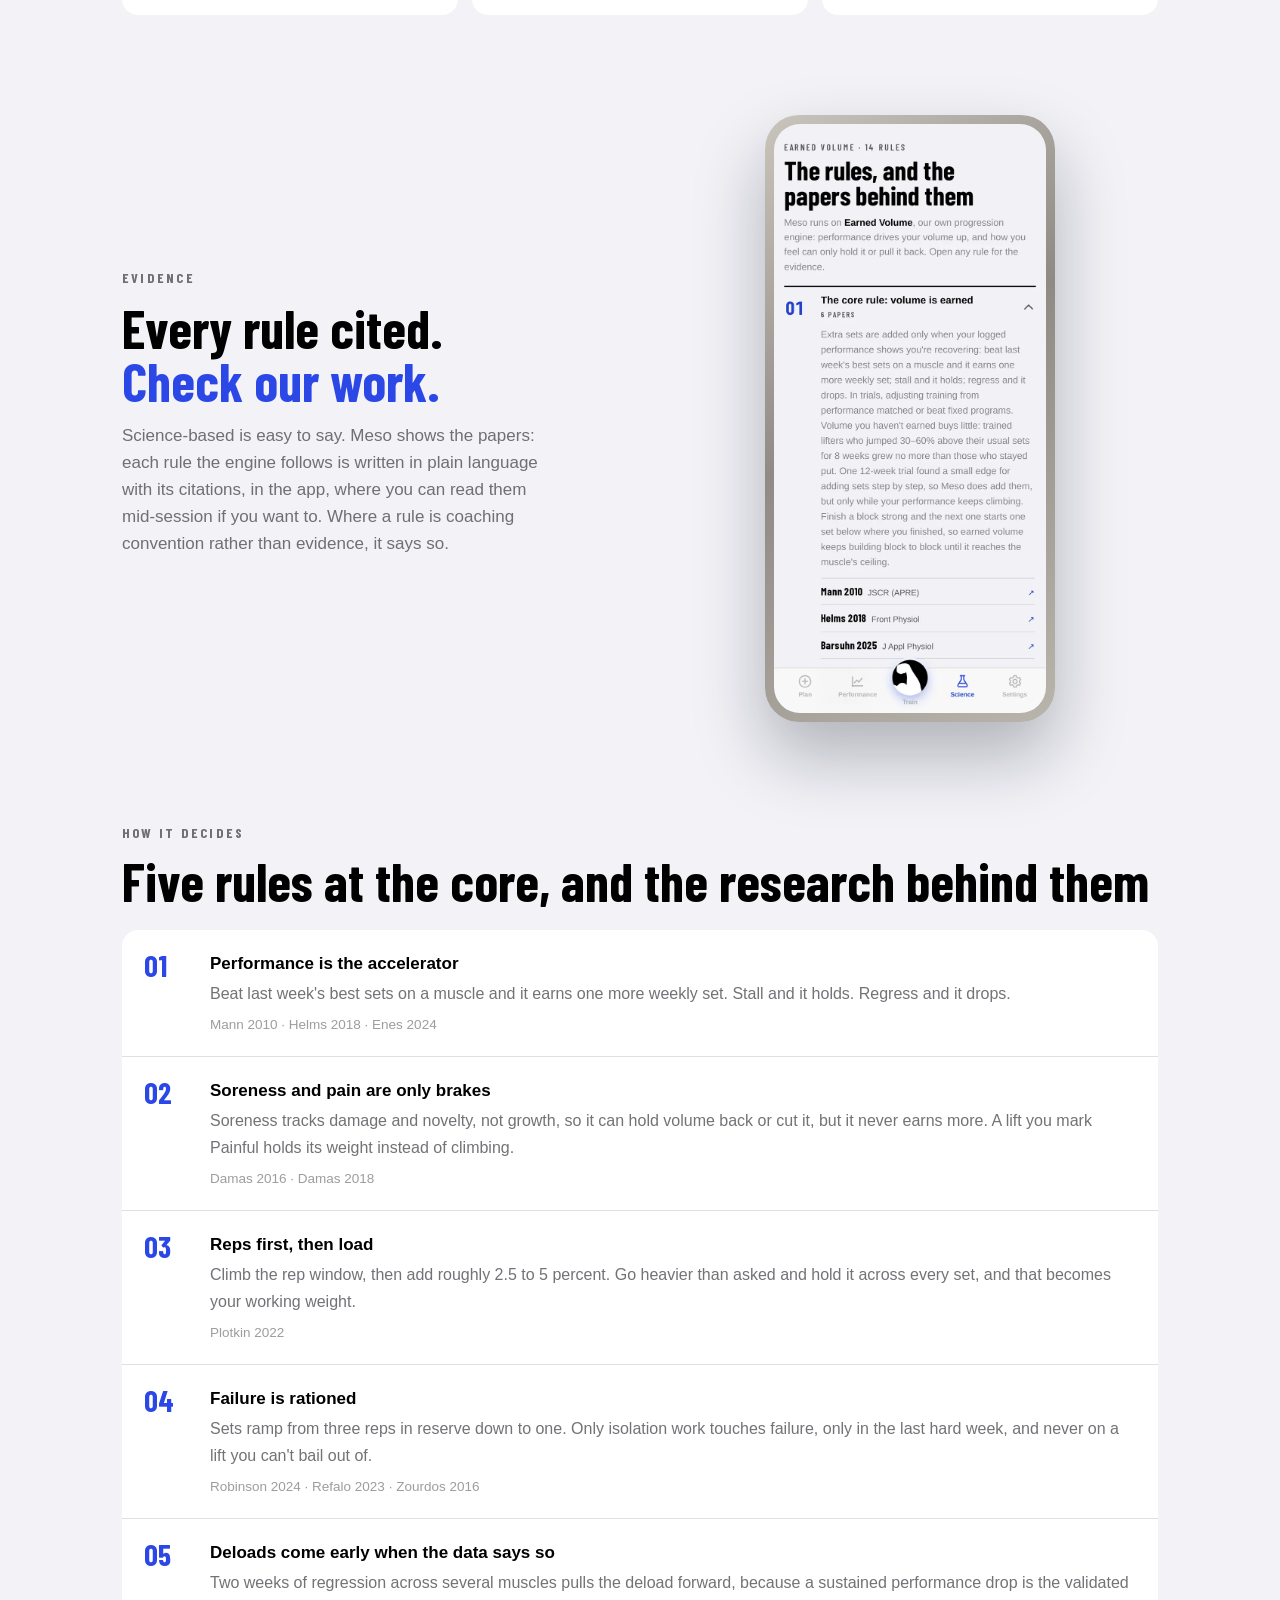
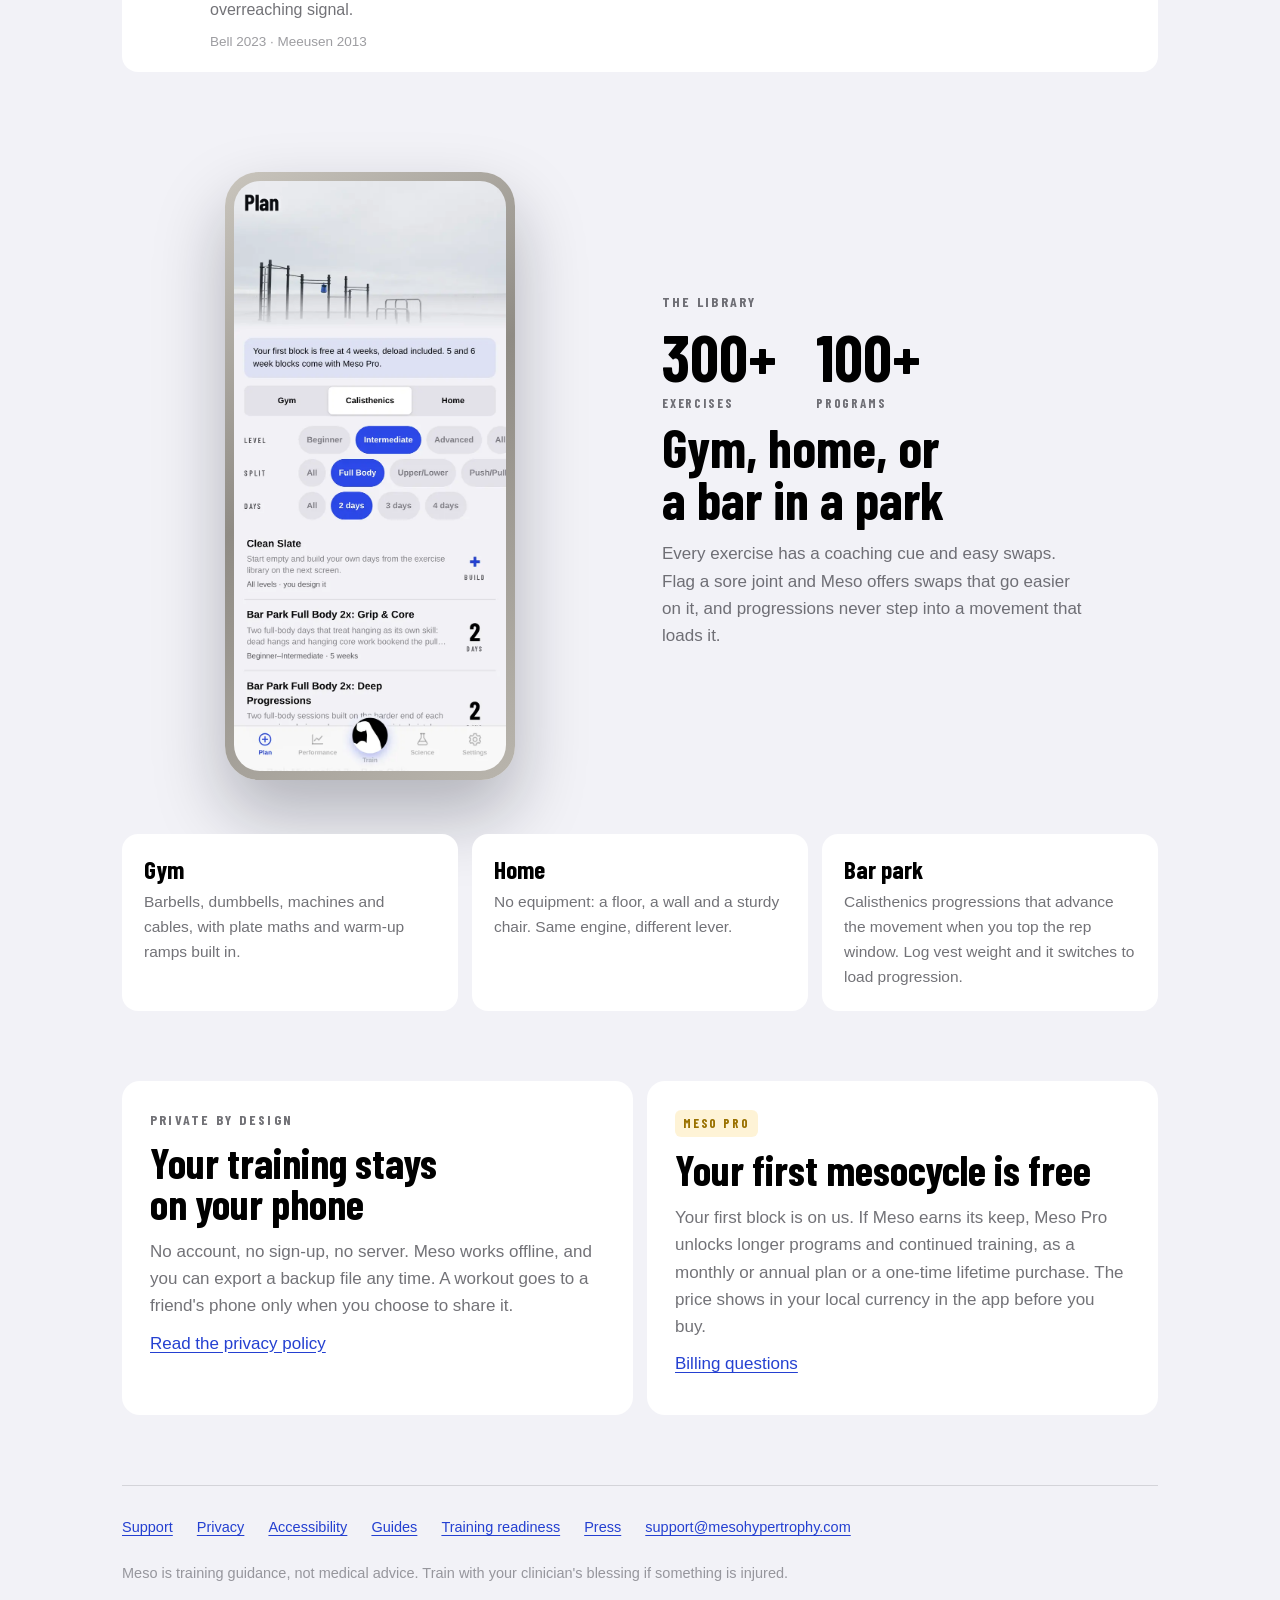
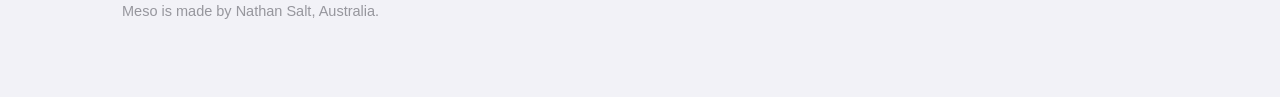
==== commit d5b11b53: "The site shows Meso 1.2 as it is on the App Store: fresh screenshots on the front page and in the pr" ====
--- a/index.html
+++ b/index.html
@@ -174,7 +174,7 @@
           <li>Works offline, no account</li>
         </ul>
       </div>
-      <div class="phone"><img src="shots/01-workout.webp" width="720" height="1561" alt="Meso's Train screen: today's session, a Start button beside With a friend, last session one tap away, and the numbers to beat from last week."></div>
+      <div class="phone"><img src="shots/01-workout.webp" width="720" height="1561" alt="Meso's Train screen: today's session, a Start button beside With a friend, this month's challenge bar, last session one tap away, and the numbers to beat from last week."></div>
     </div>
   </div>
 </div>
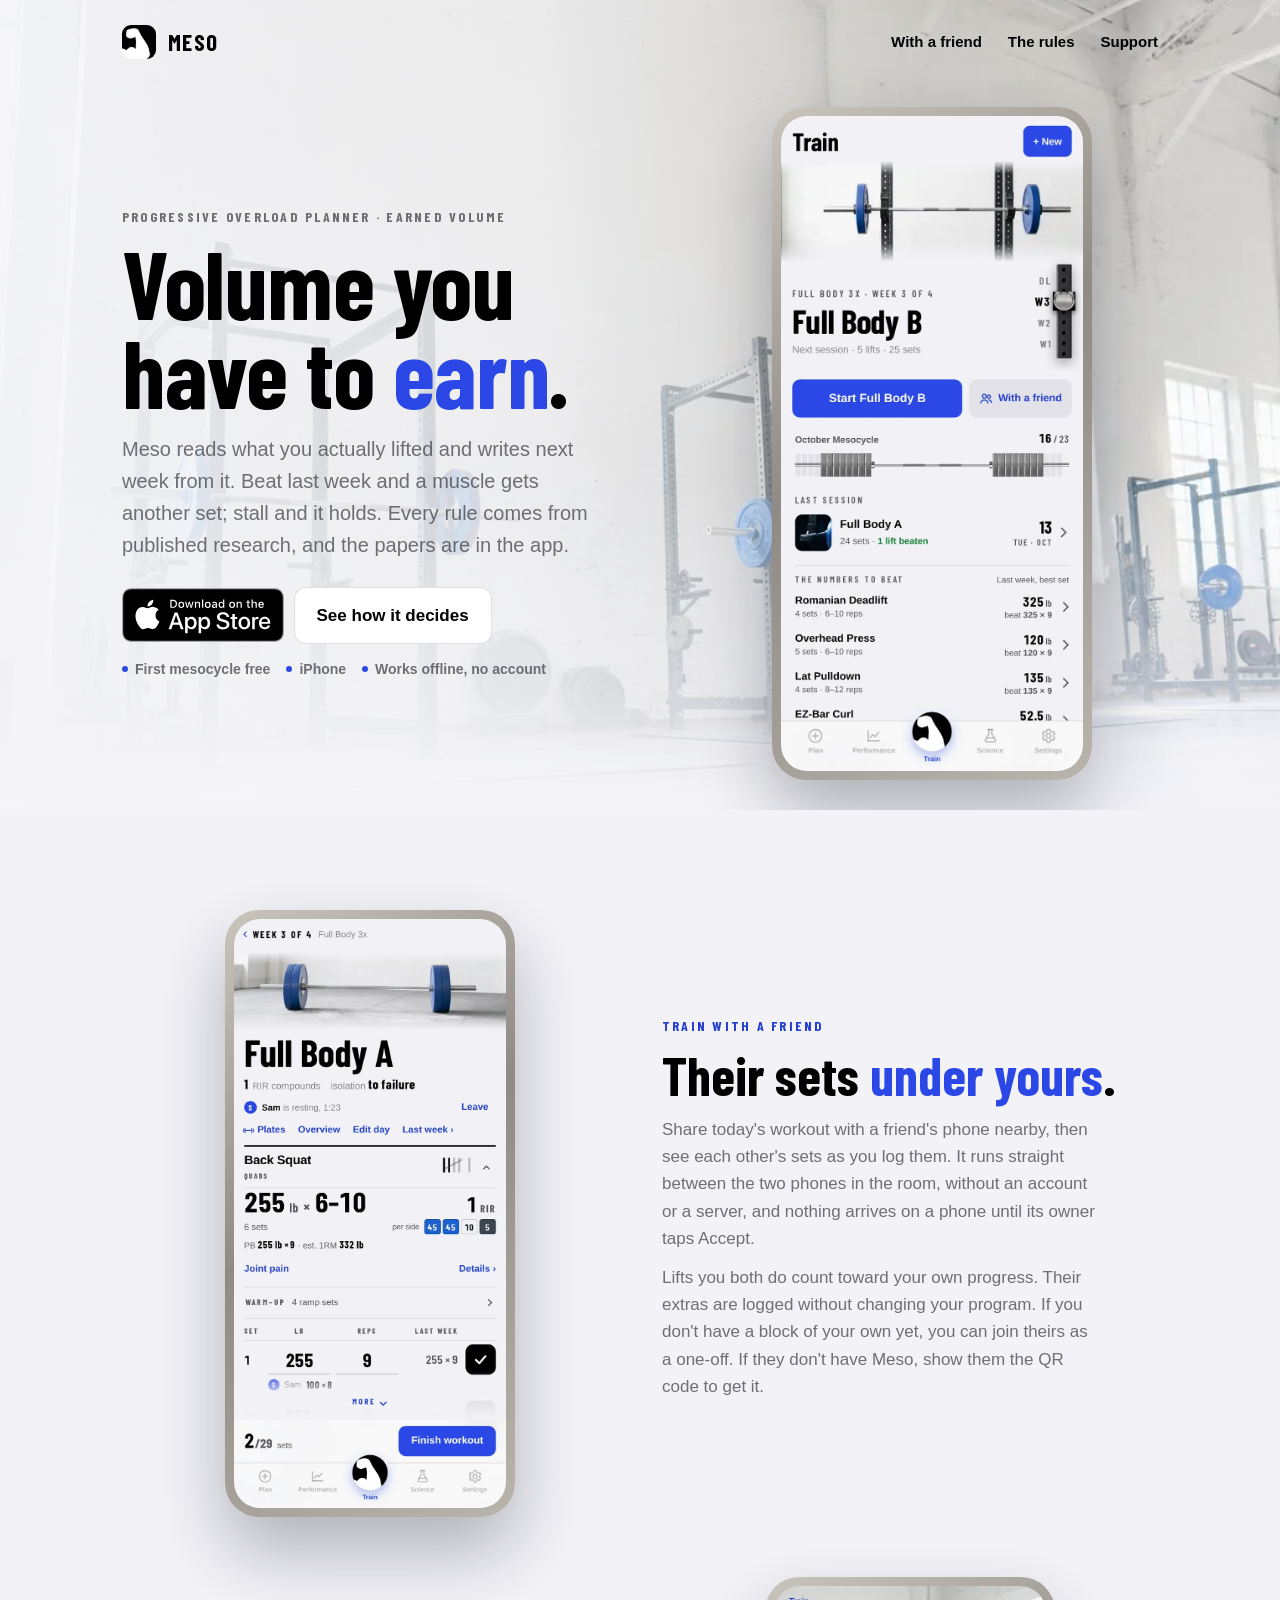
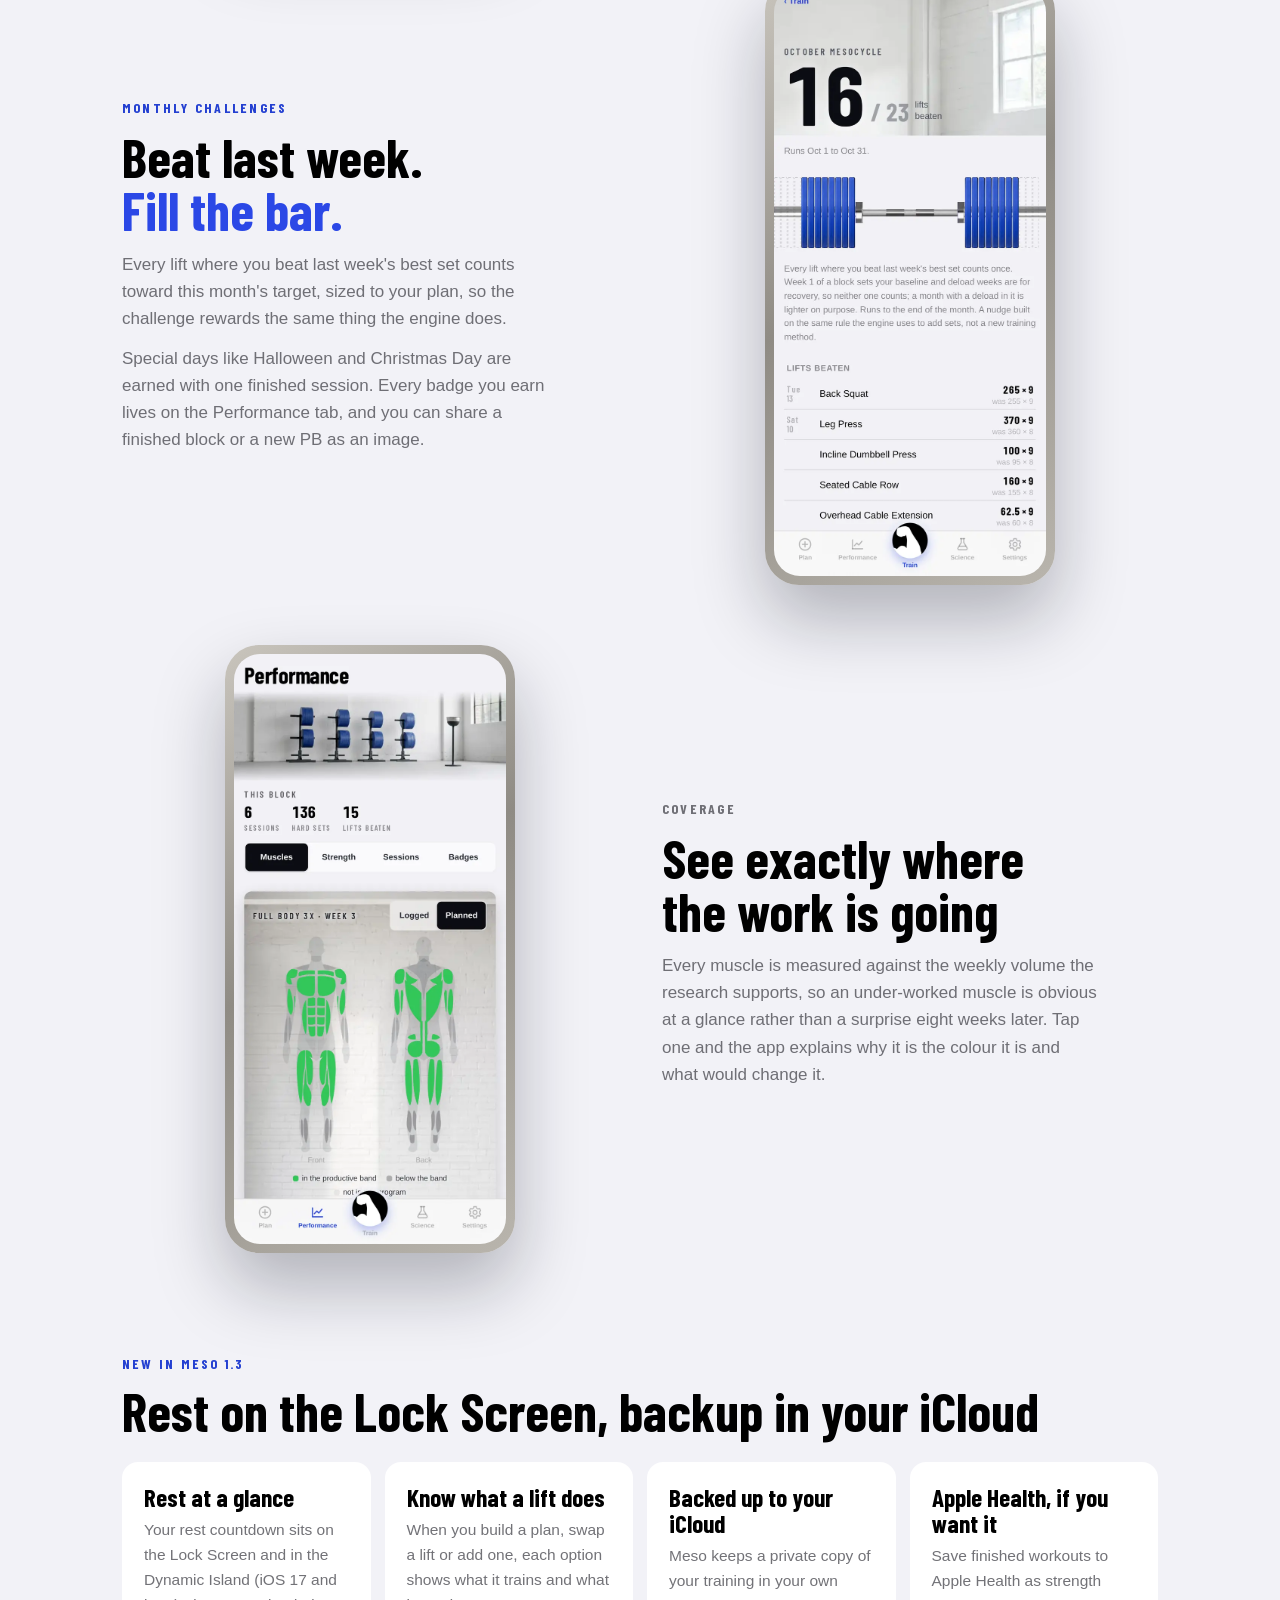
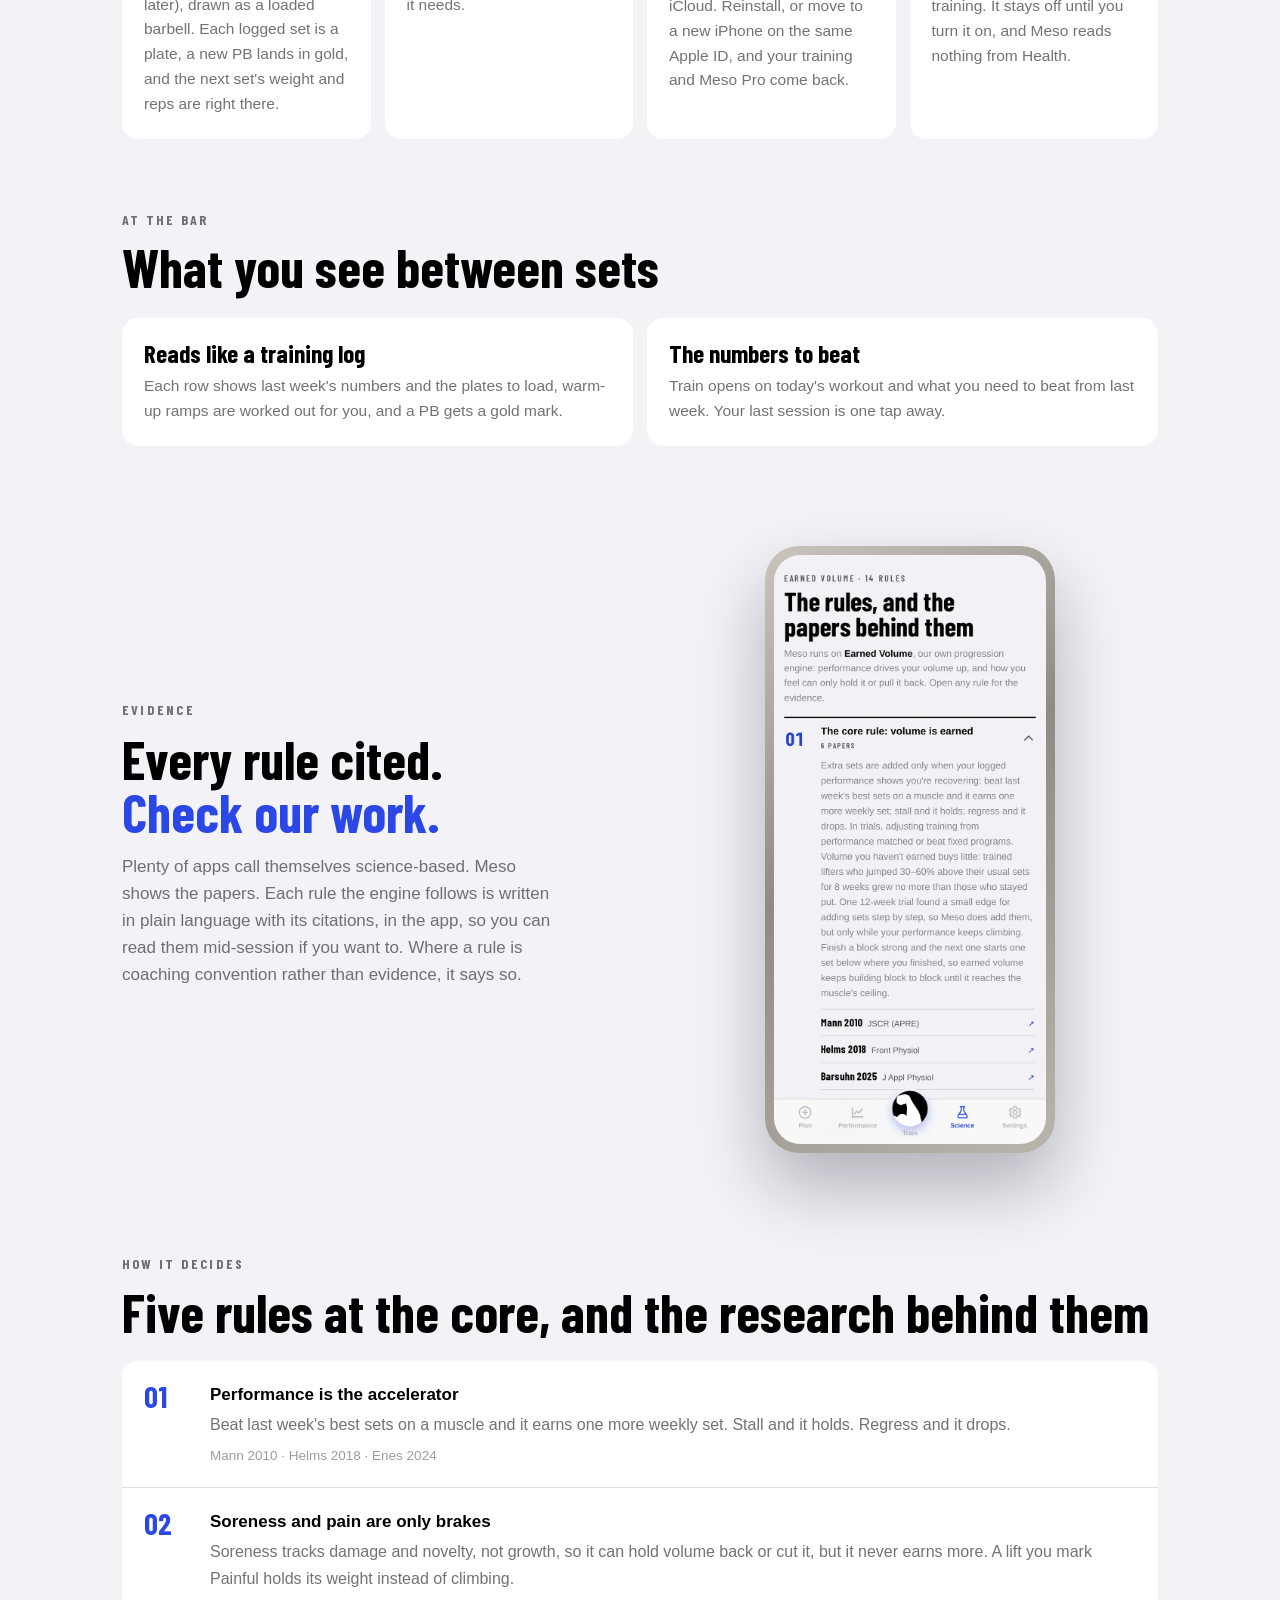
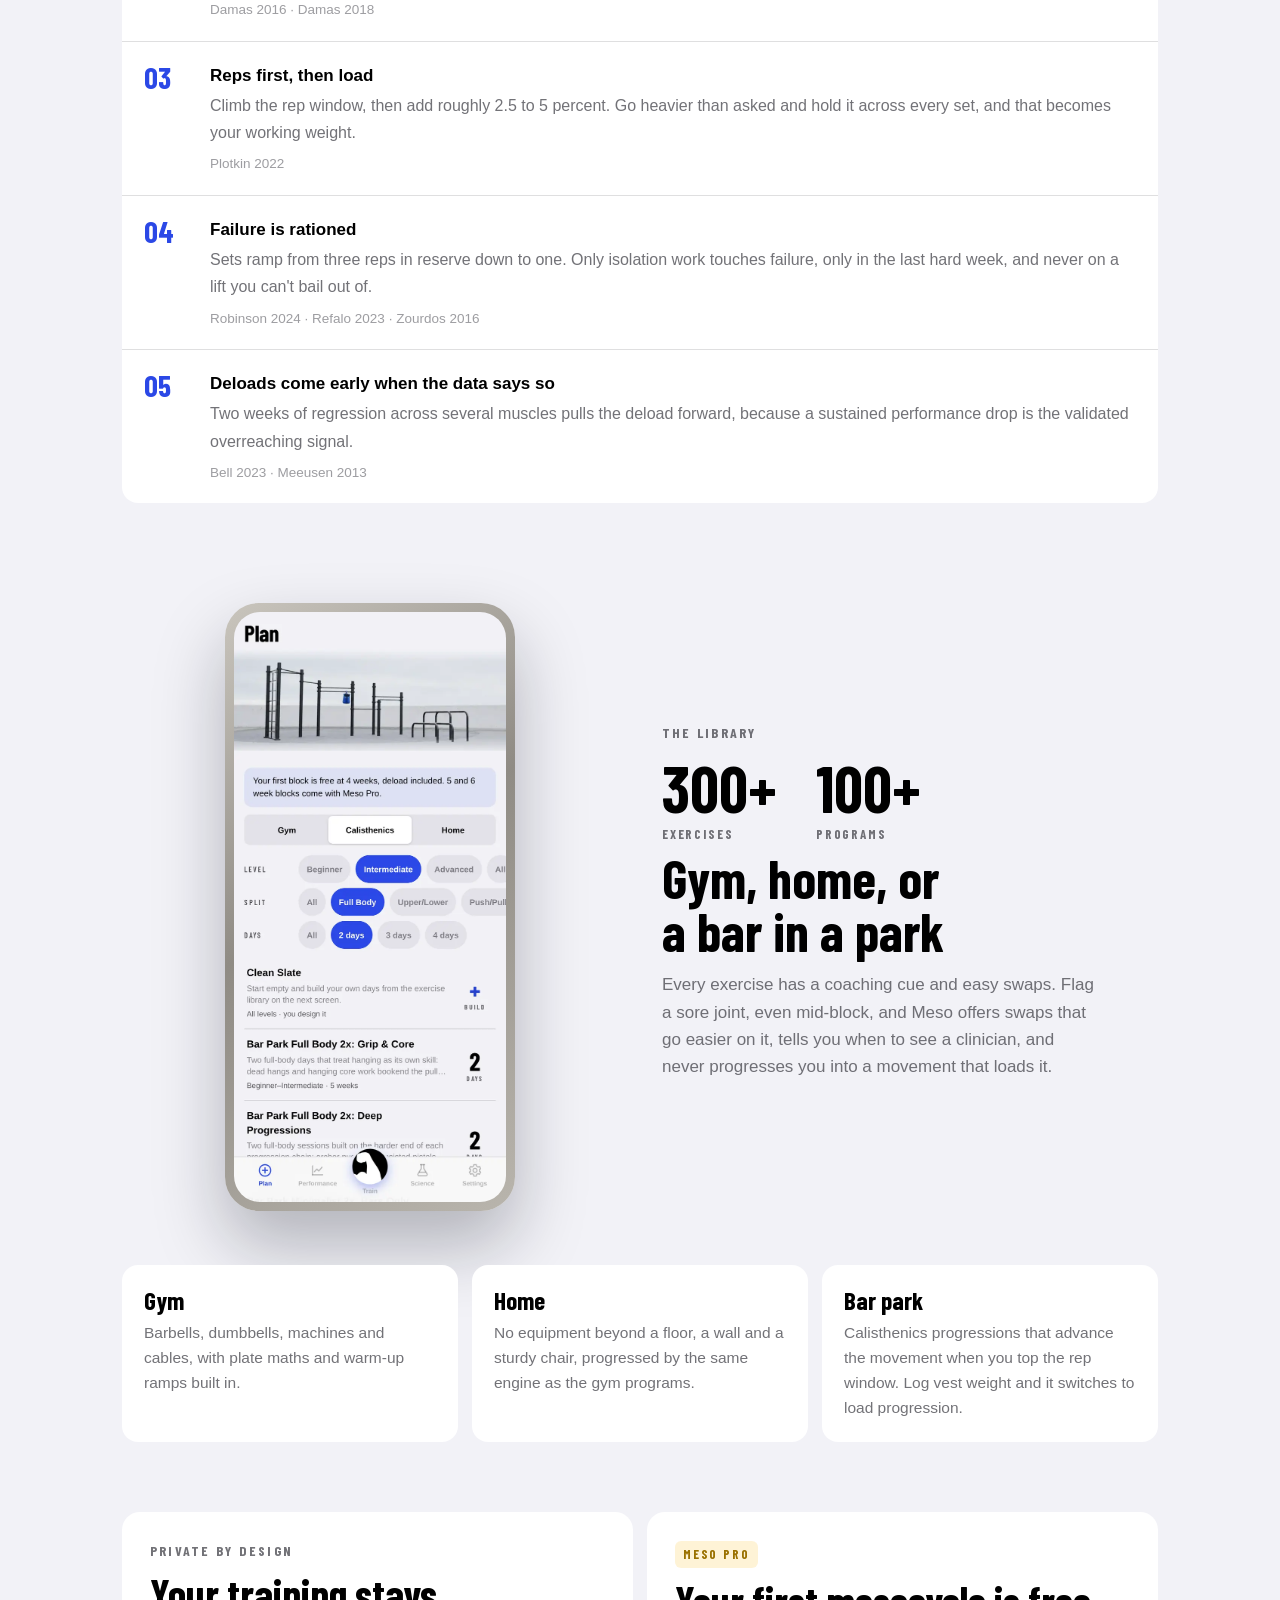
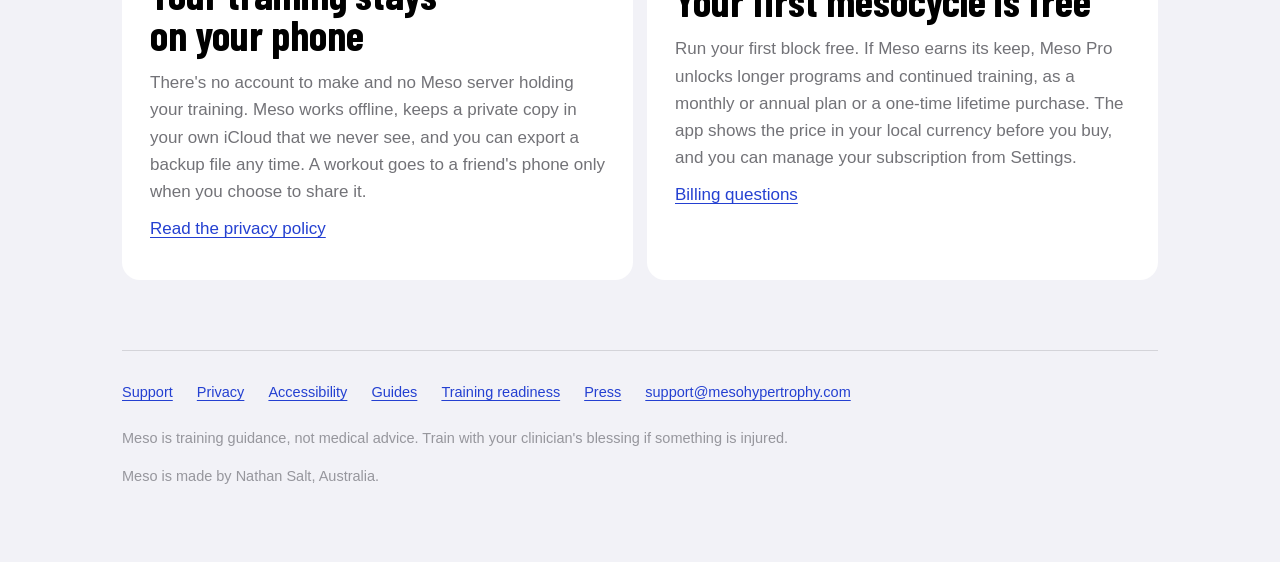
==== commit 9a678e5b: "Meso 1.3 on the site: Lock Screen rest countdown, lift explainers, iCloud backup and Apple Health, s" ====
--- a/index.html
+++ b/index.html
@@ -4,8 +4,8 @@
 <meta charset="utf-8">
 <meta name="viewport" content="width=device-width, initial-scale=1">
 <meta name="apple-itunes-app" content="app-id=6789395189">
-<title>Meso: Hypertrophy Coach</title>
-<meta name="description" content="A hypertrophy training app that decides your next set from what you actually lifted. Every rule cited to the research. Train with a friend phone to phone. Works offline, no account.">
+<title>Meso: Hypertrophy Coach | Progressive Overload Planner</title>
+<meta name="description" content="A hypertrophy training app that decides your next set from what you actually lifted, with every rule cited to the research. Train with a friend phone to phone. It works offline, needs no account, and backs up to your own iCloud.">
 <meta property="og:title" content="Meso: Hypertrophy Coach">
 <meta property="og:description" content="Volume you have to earn. Meso reads your logged performance and writes next week from it.">
 <meta property="og:image" content="https://mesohypertrophy.com/og.jpg">
@@ -160,10 +160,10 @@
     </div>
     <div class="hero-grid">
       <div>
-        <p class="kicker">Hypertrophy coach · Earned Volume</p>
+        <p class="kicker">Progressive overload planner · Earned Volume</p>
         <h1>Volume you have to <em>earn</em>.</h1>
-        <p class="lede">Meso reads what you actually lifted and writes next week from it. Beat last week and it adds a
-          set. Stall and it holds. Every rule comes from published research, and the papers are in the app.</p>
+        <p class="lede">Meso reads what you actually lifted and writes next week from it. Beat last week and a muscle
+          gets another set; stall and it holds. Every rule comes from published research, and the papers are in the app.</p>
         <div class="cta">
           <a class="store" href="https://apps.apple.com/app/apple-store/id6789395189?ct=website"><img src="app-store-badge.svg" alt="Download on the App Store" width="162" height="54"></a>
           <a class="btn ghost" href="#rules">See how it decides</a>
@@ -187,9 +187,11 @@
         <p class="eyebrow new">Train with a friend</p>
         <h2>Their sets <em>under yours</em>.</h2>
         <p>Share today's workout with a friend's phone nearby, then see each other's sets as you log them. It runs
-          straight between the two phones in the room: no account, no server, and nothing arrives on a phone until
-          its owner taps Accept.</p>
-        <p>Lifts you both do count toward your own progress. Their extras are logged without changing your program.</p>
+          straight between the two phones in the room, without an account or a server, and nothing arrives on a
+          phone until its owner taps Accept.</p>
+        <p>Lifts you both do count toward your own progress. Their extras are logged without changing your program.
+          If you don't have a block of your own yet, you can join theirs as a one-off. If they don't have Meso, show
+          them the QR code to get it.</p>
       </div>
     </div>
 
@@ -201,12 +203,12 @@
         <p>Every lift where you beat last week's best set counts toward this month's target, sized to your plan, so
           the challenge rewards the same thing the engine does.</p>
         <p>Special days like Halloween and Christmas Day are earned with one finished session. Every badge you earn
-          lives on the Performance tab.</p>
+          lives on the Performance tab, and you can share a finished block or a new PB as an image.</p>
       </div>
     </div>
 
     <div class="row">
-      <div class="row-media"><div class="phone"><img src="shots/02-muscles.webp" width="720" height="1561" loading="lazy" alt="A body map with each muscle coloured green where this week's planned sets land inside its evidence-based volume band."></div></div>
+      <div class="row-media"><div class="phone"><img src="shots/02-muscles.webp" width="720" height="1561" loading="lazy" alt="The Performance tab's body map, with each muscle coloured green where this week's planned sets land inside its evidence-based volume band."></div></div>
       <div>
         <p class="eyebrow">Coverage</p>
         <h2>See exactly where the work is going</h2>
@@ -217,13 +219,23 @@
     </div>
   </section>
 
+  <section id="new">
+    <p class="eyebrow new">New in Meso 1.3</p>
+    <h2>Rest on the Lock Screen, backup in your iCloud</h2>
+    <div class="grid">
+      <div class="card"><h3>Rest at a glance</h3><p>Your rest countdown sits on the Lock Screen and in the Dynamic Island (iOS 17 and later), drawn as a loaded barbell. Each logged set is a plate, a new PB lands in gold, and the next set's weight and reps are right there.</p></div>
+      <div class="card"><h3>Know what a lift does</h3><p>When you build a plan, swap a lift or add one, each option shows what it trains and what it needs.</p></div>
+      <div class="card"><h3>Backed up to your iCloud</h3><p>Meso keeps a private copy of your training in your own iCloud. Reinstall, or move to a new iPhone on the same Apple ID, and your training and Meso Pro come back.</p></div>
+      <div class="card"><h3>Apple Health, if you want it</h3><p>Save finished workouts to Apple Health as strength training. It stays off until you turn it on, and Meso reads nothing from Health.</p></div>
+    </div>
+  </section>
+
   <section>
     <p class="eyebrow">At the bar</p>
-    <h2>Built for the session, not the spreadsheet</h2>
+    <h2>What you see between sets</h2>
     <div class="grid">
-      <div class="card"><h3>Reads like a training log</h3><p>Last week on every row, plates on the bar, warm-up ramps worked out, and a gold mark when you set a PB.</p></div>
-      <div class="card"><h3>Last session, one tap away</h3><p>Train opens on today's workout and the numbers to beat, with your last session one tap away.</p></div>
-      <div class="card"><h3>Light, Dark or System</h3><p>Pick the look in Settings, or let your phone decide. Either way, the rest timer runs full screen, timed for the movement.</p></div>
+      <div class="card"><h3>Reads like a training log</h3><p>Each row shows last week's numbers and the plates to load, warm-up ramps are worked out for you, and a PB gets a gold mark.</p></div>
+      <div class="card"><h3>The numbers to beat</h3><p>Train opens on today's workout and what you need to beat from last week. Your last session is one tap away.</p></div>
     </div>
   </section>
 
@@ -233,8 +245,8 @@
       <div>
         <p class="eyebrow">Evidence</p>
         <h2>Every rule cited. <em>Check our work.</em></h2>
-        <p>Science-based is easy to say. Meso shows the papers: each rule the engine follows is written in plain
-          language with its citations, in the app, where you can read them mid-session if you want to. Where a rule is
+        <p>Plenty of apps call themselves science-based. Meso shows the papers. Each rule the engine follows is
+          written in plain language with its citations, in the app, so you can read them mid-session if you want to. Where a rule is
           coaching convention rather than evidence, it says so.</p>
       </div>
     </div>
@@ -269,13 +281,13 @@
           <div class="stat"><b>100+</b><small>Programs</small></div>
         </div>
         <h2>Gym, home, or a bar in a park</h2>
-        <p>Every exercise has a coaching cue and easy swaps. Flag a sore joint and Meso offers swaps that go easier on
-          it, and progressions never step into a movement that loads it.</p>
+        <p>Every exercise has a coaching cue and easy swaps. Flag a sore joint, even mid-block, and Meso offers swaps that go
+          easier on it, tells you when to see a clinician, and never progresses you into a movement that loads it.</p>
       </div>
     </div>
     <div class="grid">
       <div class="card"><h3>Gym</h3><p>Barbells, dumbbells, machines and cables, with plate maths and warm-up ramps built in.</p></div>
-      <div class="card"><h3>Home</h3><p>No equipment: a floor, a wall and a sturdy chair. Same engine, different lever.</p></div>
+      <div class="card"><h3>Home</h3><p>No equipment beyond a floor, a wall and a sturdy chair, progressed by the same engine as the gym programs.</p></div>
       <div class="card"><h3>Bar park</h3><p>Calisthenics progressions that advance the movement when you top the rep window. Log vest weight and it switches to load progression.</p></div>
     </div>
   </section>
@@ -285,16 +297,17 @@
       <div class="panel">
         <p class="eyebrow">Private by design</p>
         <h2>Your training stays on your phone</h2>
-        <p>No account, no sign-up, no server. Meso works offline, and you can export a backup file any time. A
-          workout goes to a friend's phone only when you choose to share it.</p>
+        <p>There's no account to make and no Meso server holding your training. Meso works offline, keeps a
+          private copy in your own iCloud that we never see, and you can export a backup file any time. A workout
+          goes to a friend's phone only when you choose to share it.</p>
         <p><a href="privacy.html">Read the privacy policy</a></p>
       </div>
       <div class="panel">
         <span class="pro">MESO PRO</span>
         <h2>Your first mesocycle is free</h2>
-        <p>Your first block is on us. If Meso earns its keep, Meso Pro unlocks longer programs and
-          continued training, as a monthly or annual plan or a one-time lifetime purchase. The price shows in your
-          local currency in the app before you buy.</p>
+        <p>Run your first block free. If Meso earns its keep, Meso Pro unlocks longer programs and
+          continued training, as a monthly or annual plan or a one-time lifetime purchase. The app shows the price in
+          your local currency before you buy, and you can manage your subscription from Settings.</p>
         <p><a href="support.html">Billing questions</a></p>
       </div>
     </div>
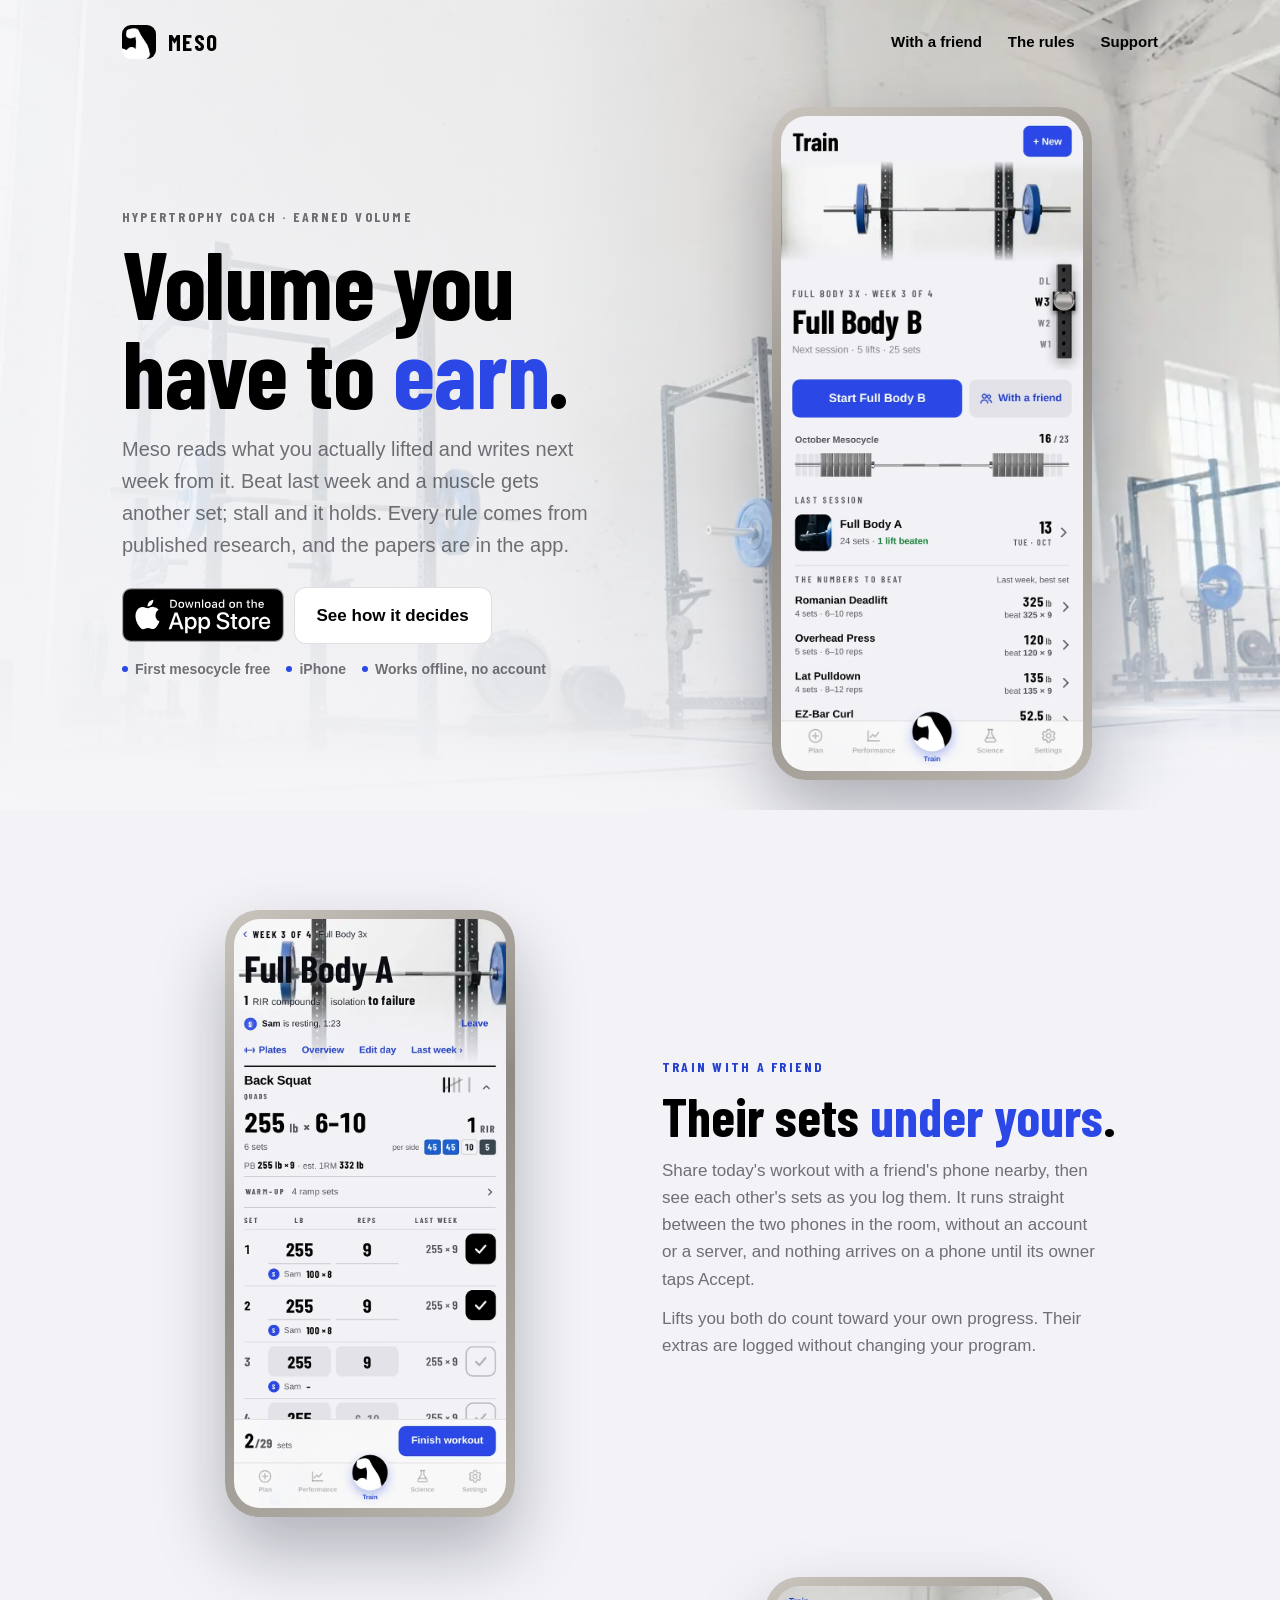
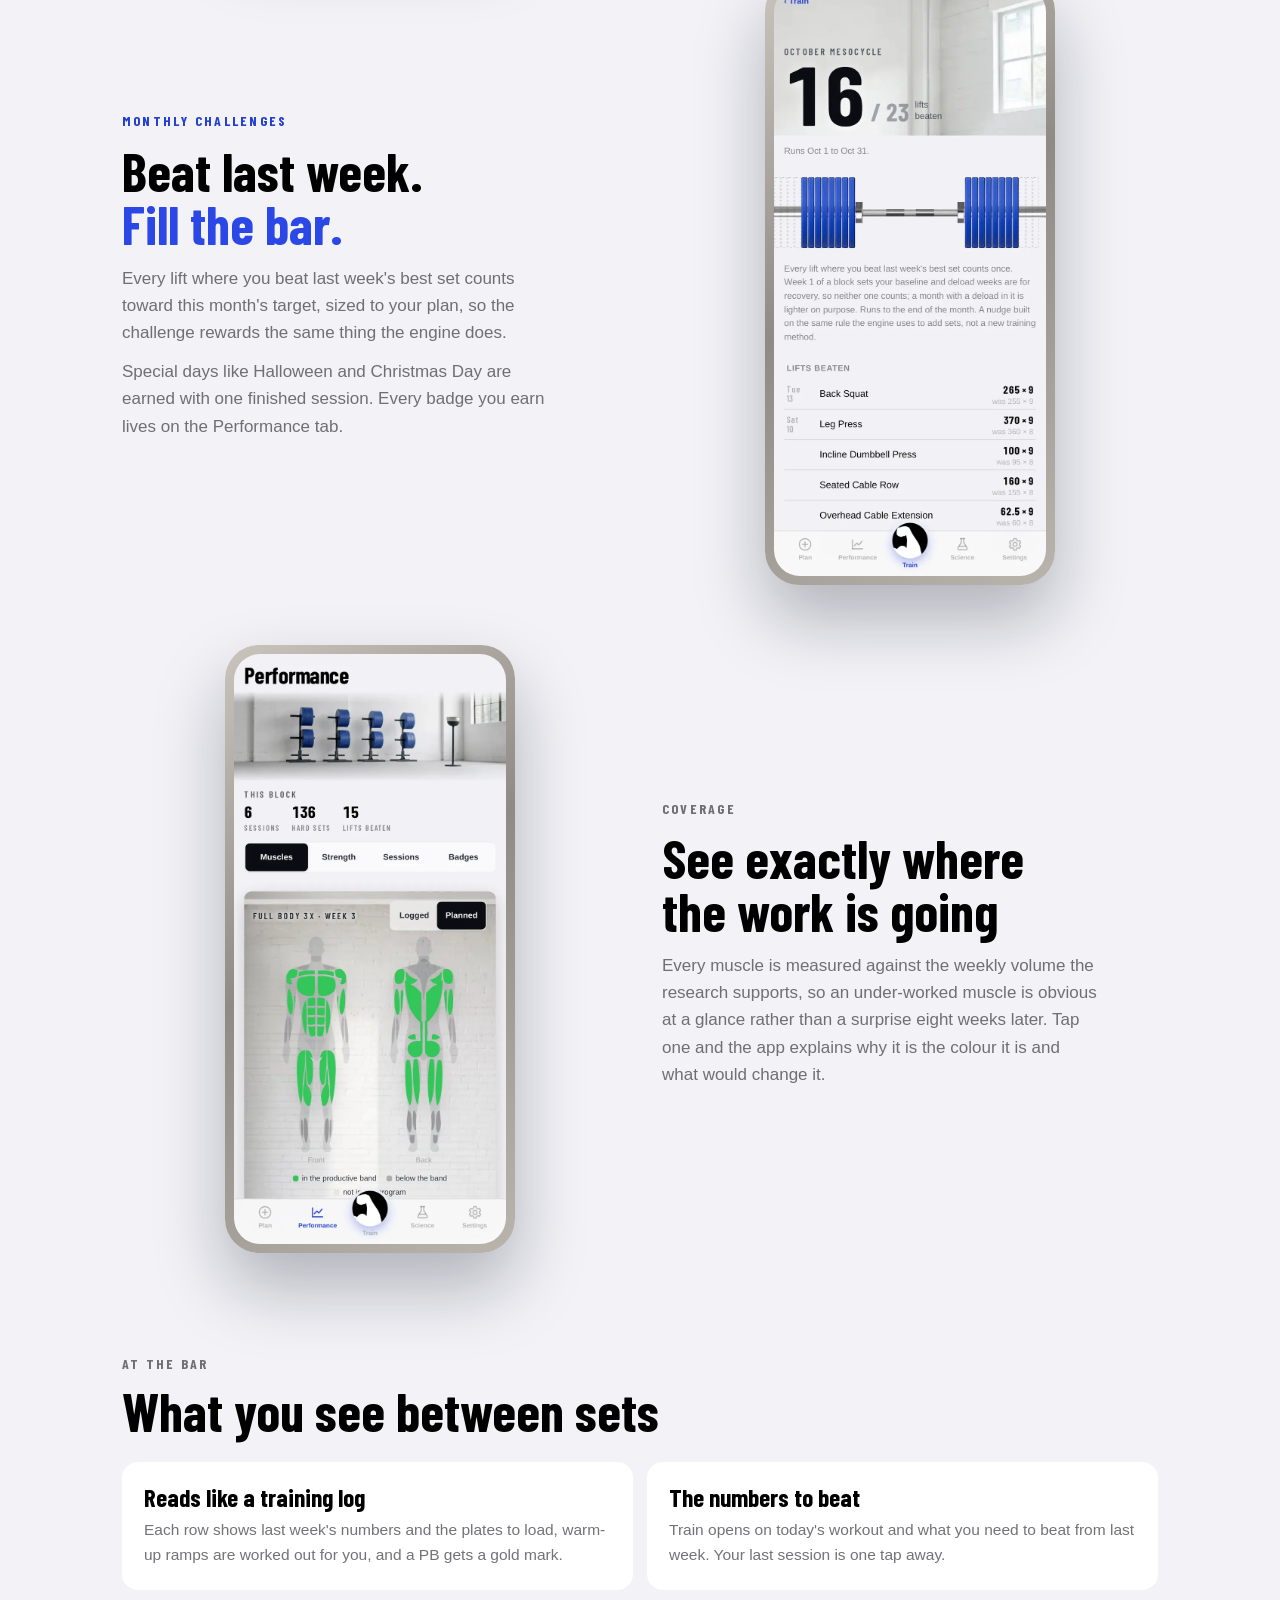
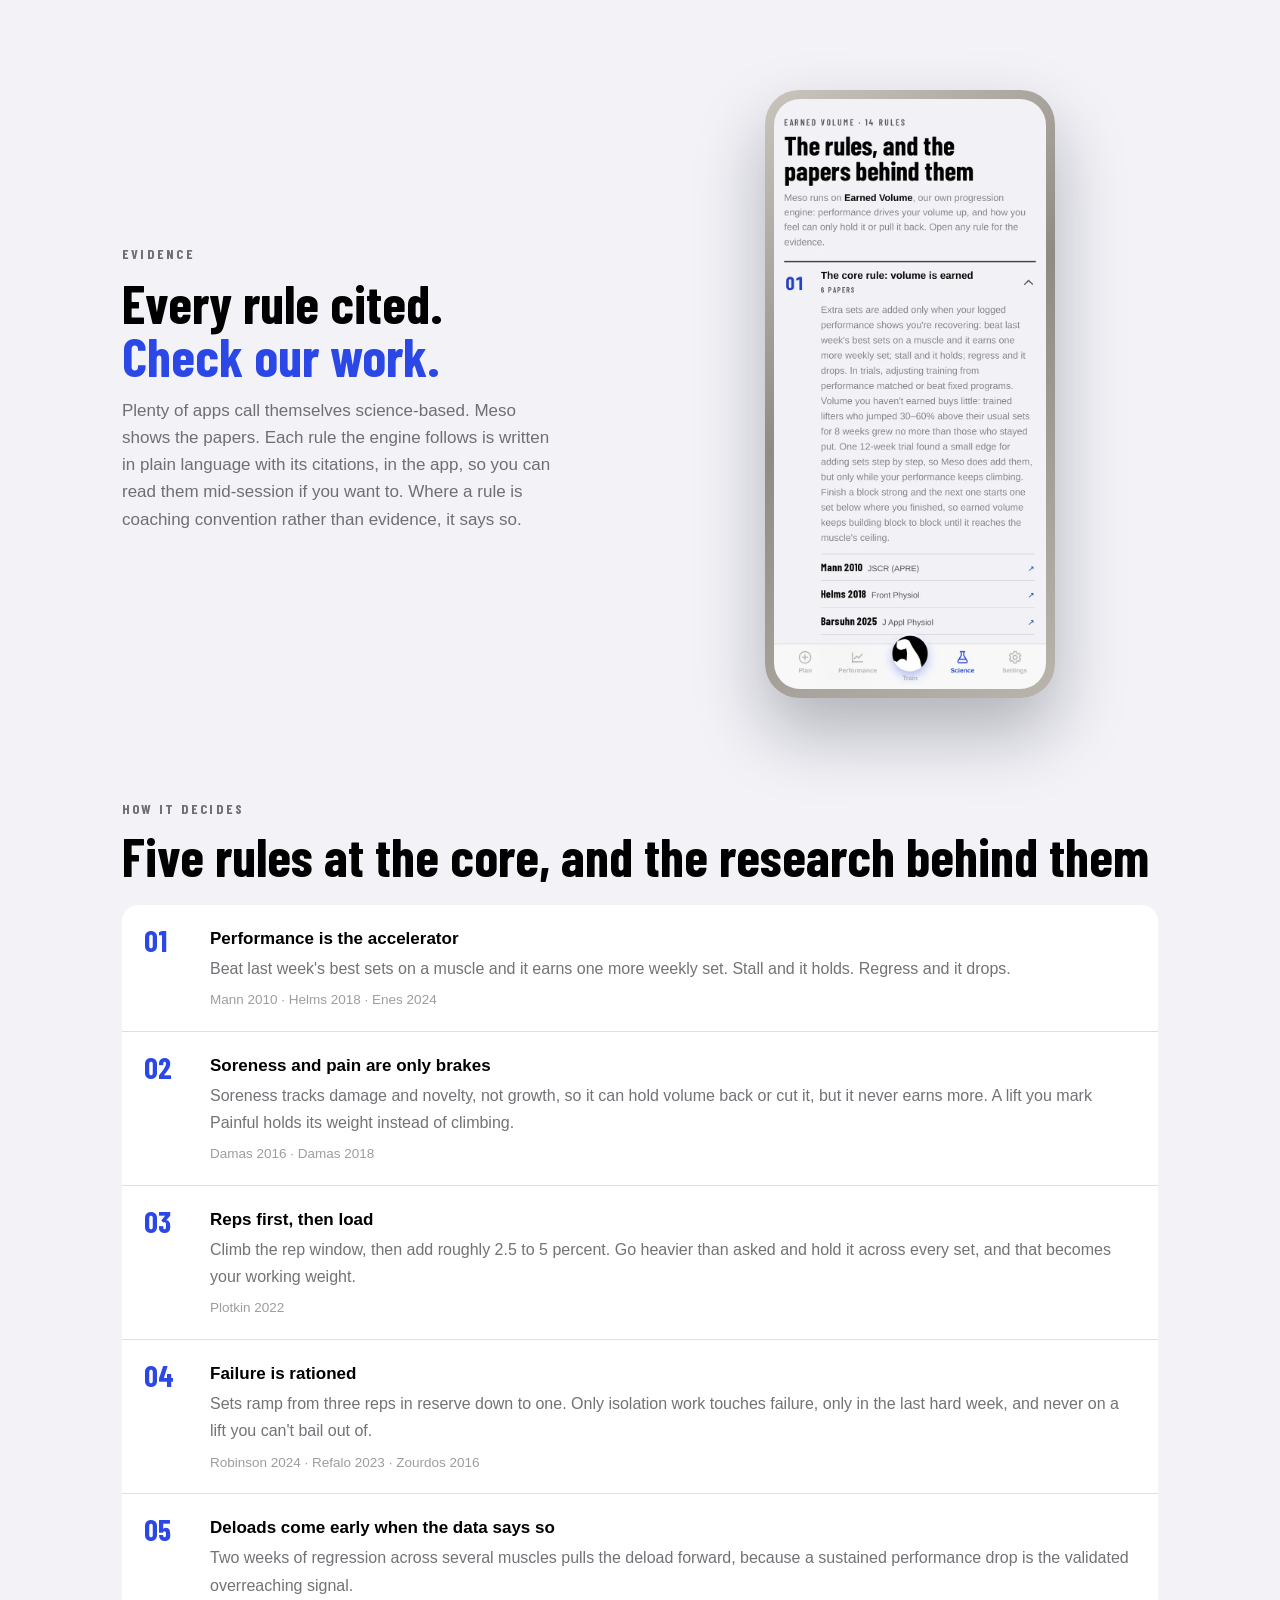
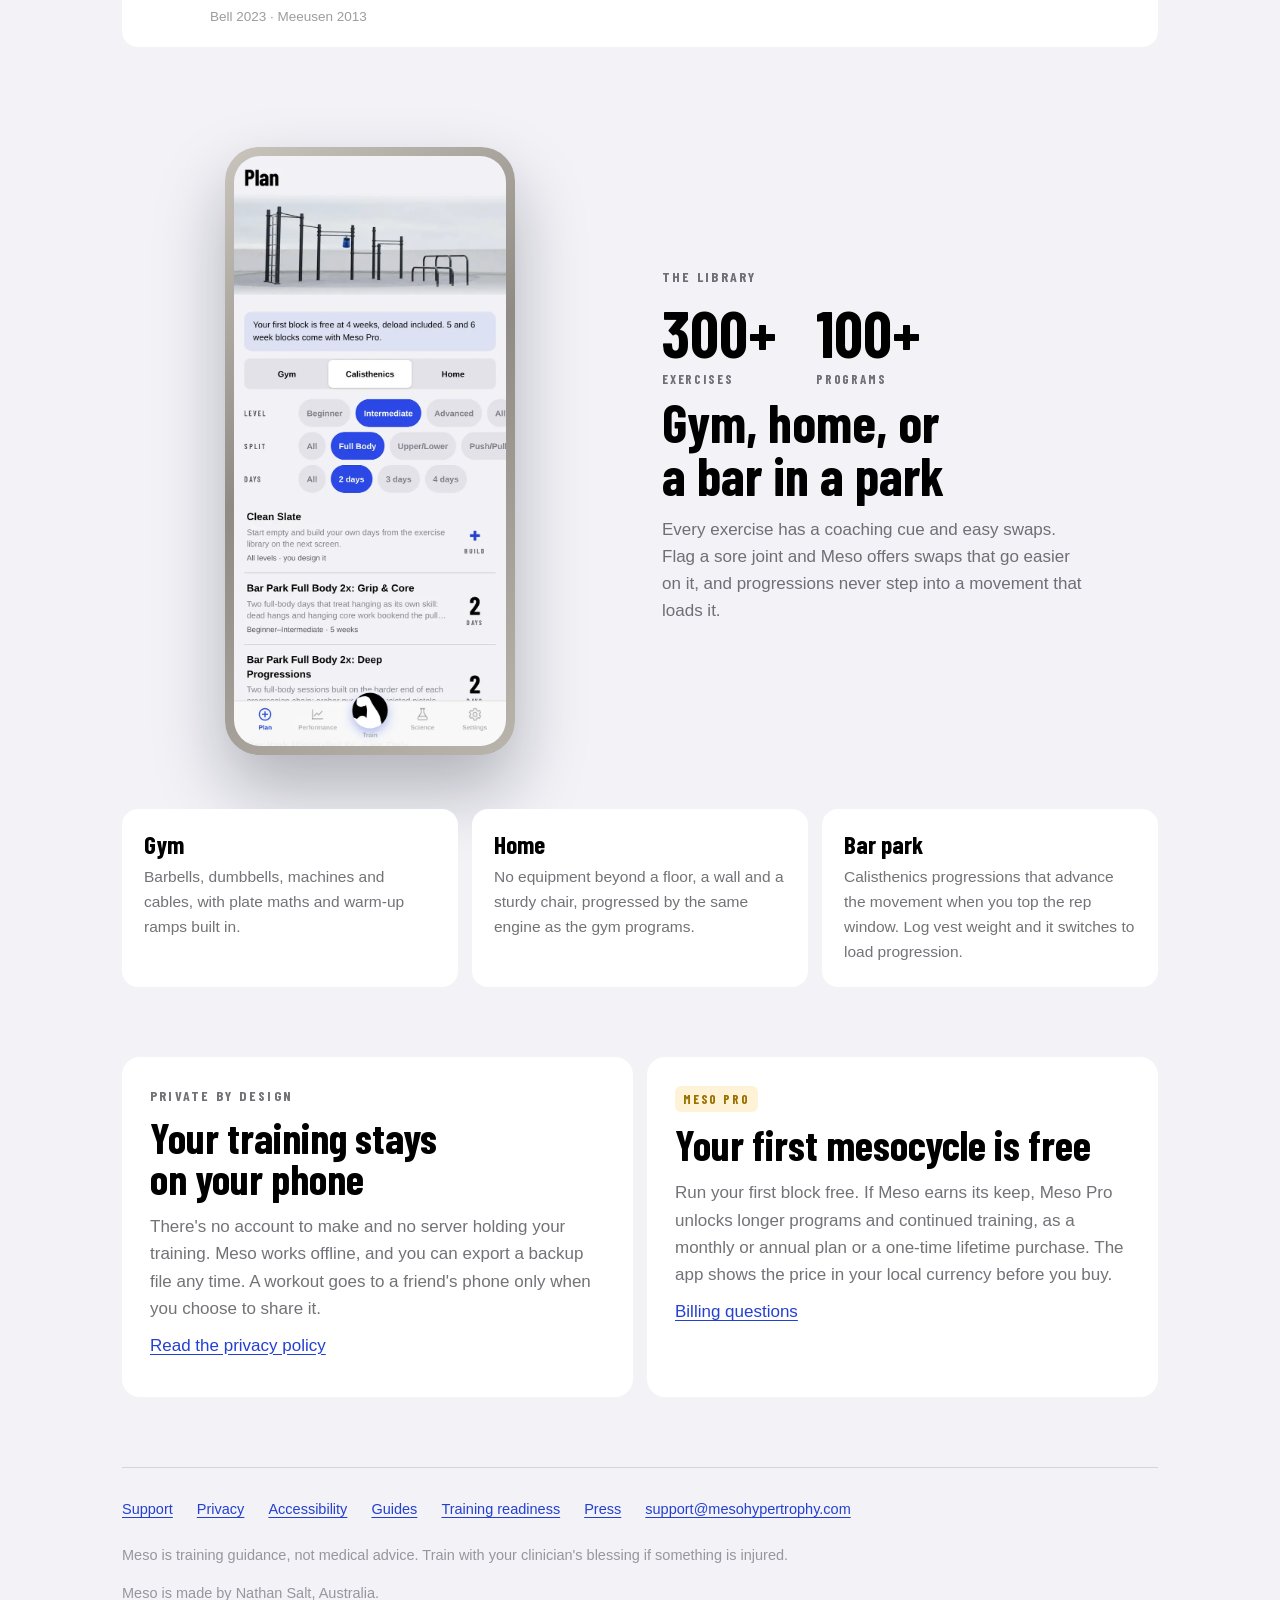
==== commit e03e0cef: "The friend logger screenshot shows the whole screen again, with nothing cut off at the top; plainer " ====
--- a/index.html
+++ b/index.html
@@ -4,8 +4,8 @@
 <meta charset="utf-8">
 <meta name="viewport" content="width=device-width, initial-scale=1">
 <meta name="apple-itunes-app" content="app-id=6789395189">
-<title>Meso: Hypertrophy Coach | Progressive Overload Planner</title>
-<meta name="description" content="A hypertrophy training app that decides your next set from what you actually lifted, with every rule cited to the research. Train with a friend phone to phone. It works offline, needs no account, and backs up to your own iCloud.">
+<title>Meso: Hypertrophy Coach</title>
+<meta name="description" content="A hypertrophy training app that decides your next set from what you actually lifted, with every rule cited to the research. Train with a friend phone to phone. It works offline and needs no account.">
 <meta property="og:title" content="Meso: Hypertrophy Coach">
 <meta property="og:description" content="Volume you have to earn. Meso reads your logged performance and writes next week from it.">
 <meta property="og:image" content="https://mesohypertrophy.com/og.jpg">
@@ -160,7 +160,7 @@
     </div>
     <div class="hero-grid">
       <div>
-        <p class="kicker">Progressive overload planner · Earned Volume</p>
+        <p class="kicker">Hypertrophy coach · Earned Volume</p>
         <h1>Volume you have to <em>earn</em>.</h1>
         <p class="lede">Meso reads what you actually lifted and writes next week from it. Beat last week and a muscle
           gets another set; stall and it holds. Every rule comes from published research, and the papers are in the app.</p>
@@ -189,9 +189,7 @@
         <p>Share today's workout with a friend's phone nearby, then see each other's sets as you log them. It runs
           straight between the two phones in the room, without an account or a server, and nothing arrives on a
           phone until its owner taps Accept.</p>
-        <p>Lifts you both do count toward your own progress. Their extras are logged without changing your program.
-          If you don't have a block of your own yet, you can join theirs as a one-off. If they don't have Meso, show
-          them the QR code to get it.</p>
+        <p>Lifts you both do count toward your own progress. Their extras are logged without changing your program.</p>
       </div>
     </div>
 
@@ -203,12 +201,12 @@
         <p>Every lift where you beat last week's best set counts toward this month's target, sized to your plan, so
           the challenge rewards the same thing the engine does.</p>
         <p>Special days like Halloween and Christmas Day are earned with one finished session. Every badge you earn
-          lives on the Performance tab, and you can share a finished block or a new PB as an image.</p>
+          lives on the Performance tab.</p>
       </div>
     </div>
 
     <div class="row">
-      <div class="row-media"><div class="phone"><img src="shots/02-muscles.webp" width="720" height="1561" loading="lazy" alt="The Performance tab's body map, with each muscle coloured green where this week's planned sets land inside its evidence-based volume band."></div></div>
+      <div class="row-media"><div class="phone"><img src="shots/02-muscles.webp" width="720" height="1561" loading="lazy" alt="A body map with each muscle coloured green where this week's planned sets land inside its evidence-based volume band."></div></div>
       <div>
         <p class="eyebrow">Coverage</p>
         <h2>See exactly where the work is going</h2>
@@ -216,17 +214,6 @@
           obvious at a glance rather than a surprise eight weeks later. Tap one and the app explains why it is the
           colour it is and what would change it.</p>
       </div>
-    </div>
-  </section>
-
-  <section id="new">
-    <p class="eyebrow new">New in Meso 1.3</p>
-    <h2>Rest on the Lock Screen, backup in your iCloud</h2>
-    <div class="grid">
-      <div class="card"><h3>Rest at a glance</h3><p>Your rest countdown sits on the Lock Screen and in the Dynamic Island (iOS 17 and later), drawn as a loaded barbell. Each logged set is a plate, a new PB lands in gold, and the next set's weight and reps are right there.</p></div>
-      <div class="card"><h3>Know what a lift does</h3><p>When you build a plan, swap a lift or add one, each option shows what it trains and what it needs.</p></div>
-      <div class="card"><h3>Backed up to your iCloud</h3><p>Meso keeps a private copy of your training in your own iCloud. Reinstall, or move to a new iPhone on the same Apple ID, and your training and Meso Pro come back.</p></div>
-      <div class="card"><h3>Apple Health, if you want it</h3><p>Save finished workouts to Apple Health as strength training. It stays off until you turn it on, and Meso reads nothing from Health.</p></div>
     </div>
   </section>
 
@@ -281,8 +268,8 @@
           <div class="stat"><b>100+</b><small>Programs</small></div>
         </div>
         <h2>Gym, home, or a bar in a park</h2>
-        <p>Every exercise has a coaching cue and easy swaps. Flag a sore joint, even mid-block, and Meso offers swaps that go
-          easier on it, tells you when to see a clinician, and never progresses you into a movement that loads it.</p>
+        <p>Every exercise has a coaching cue and easy swaps. Flag a sore joint and Meso offers swaps that go easier on
+          it, and progressions never step into a movement that loads it.</p>
       </div>
     </div>
     <div class="grid">
@@ -297,9 +284,9 @@
       <div class="panel">
         <p class="eyebrow">Private by design</p>
         <h2>Your training stays on your phone</h2>
-        <p>There's no account to make and no Meso server holding your training. Meso works offline, keeps a
-          private copy in your own iCloud that we never see, and you can export a backup file any time. A workout
-          goes to a friend's phone only when you choose to share it.</p>
+        <p>There's no account to make and no server holding your training. Meso works offline, and you can export a
+          backup file any time. A
+          workout goes to a friend's phone only when you choose to share it.</p>
         <p><a href="privacy.html">Read the privacy policy</a></p>
       </div>
       <div class="panel">
@@ -307,7 +294,7 @@
         <h2>Your first mesocycle is free</h2>
         <p>Run your first block free. If Meso earns its keep, Meso Pro unlocks longer programs and
           continued training, as a monthly or annual plan or a one-time lifetime purchase. The app shows the price in
-          your local currency before you buy, and you can manage your subscription from Settings.</p>
+          your local currency before you buy.</p>
         <p><a href="support.html">Billing questions</a></p>
       </div>
     </div>
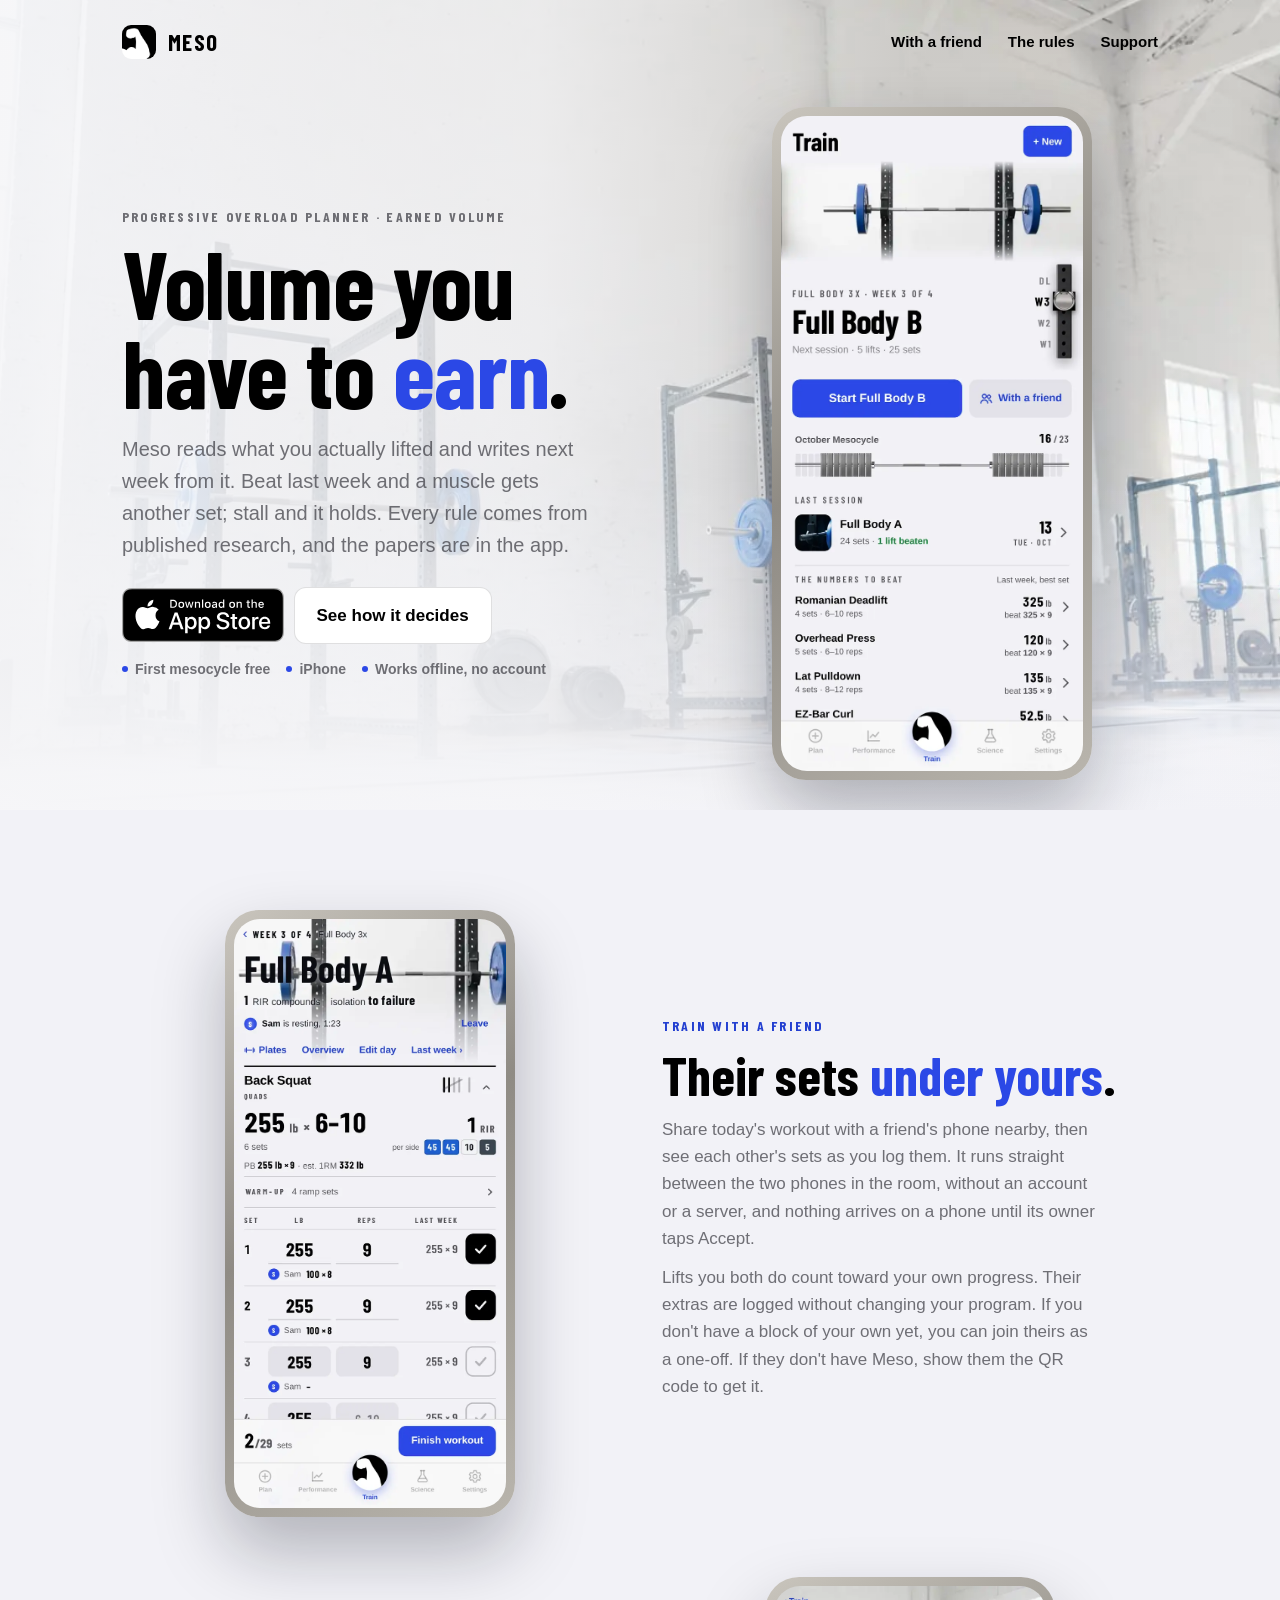
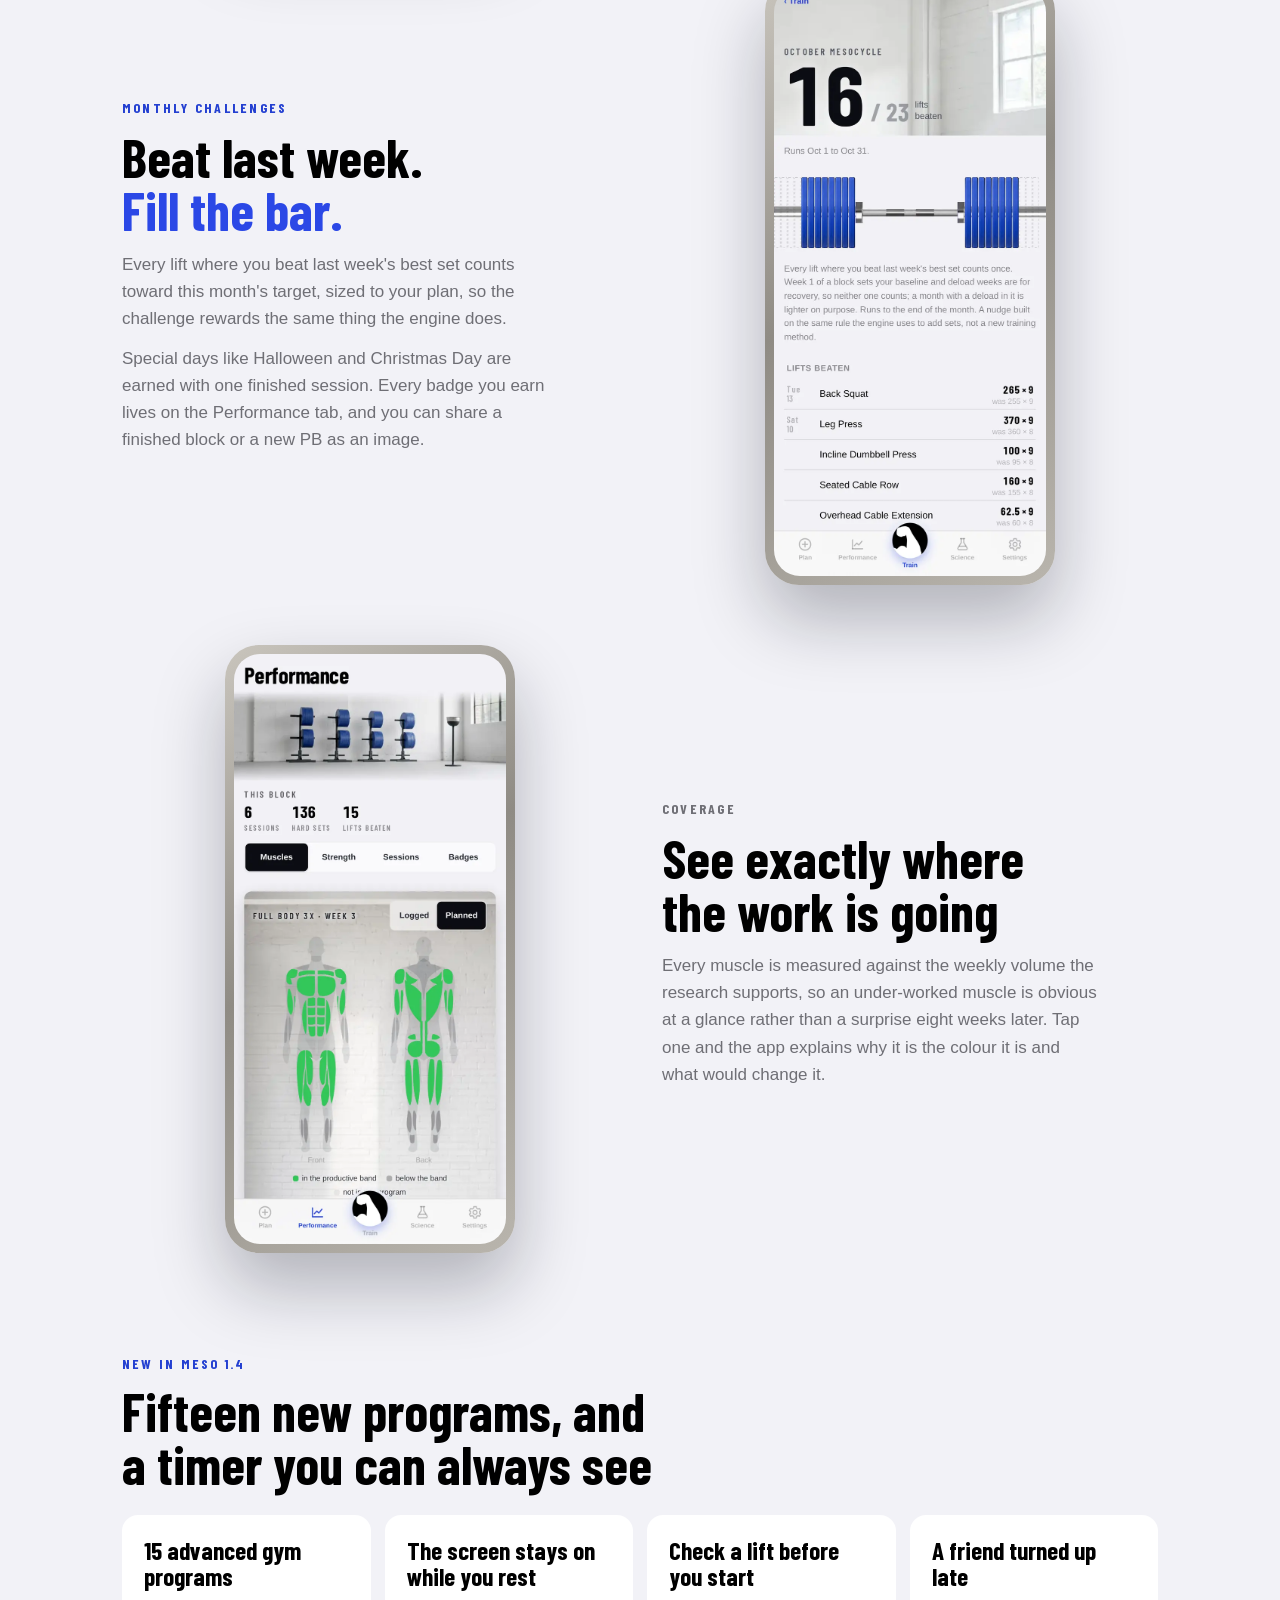
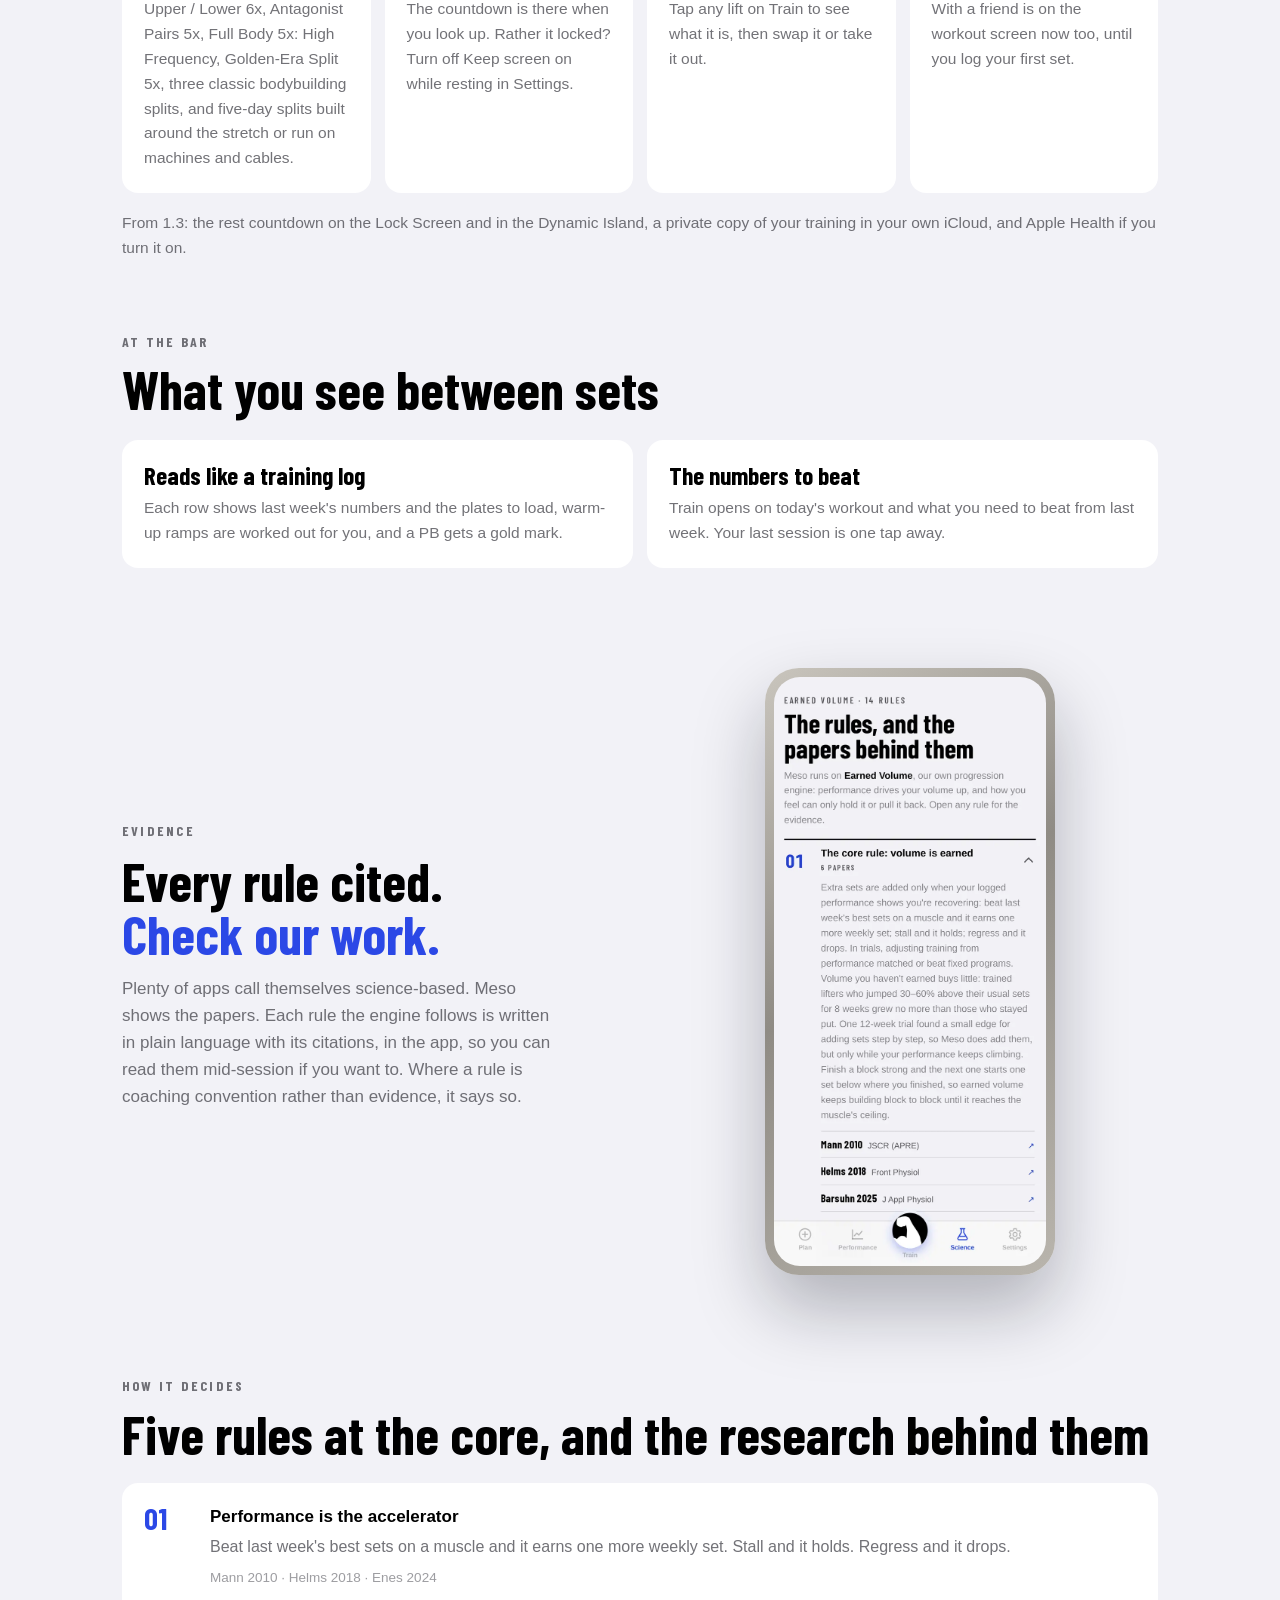
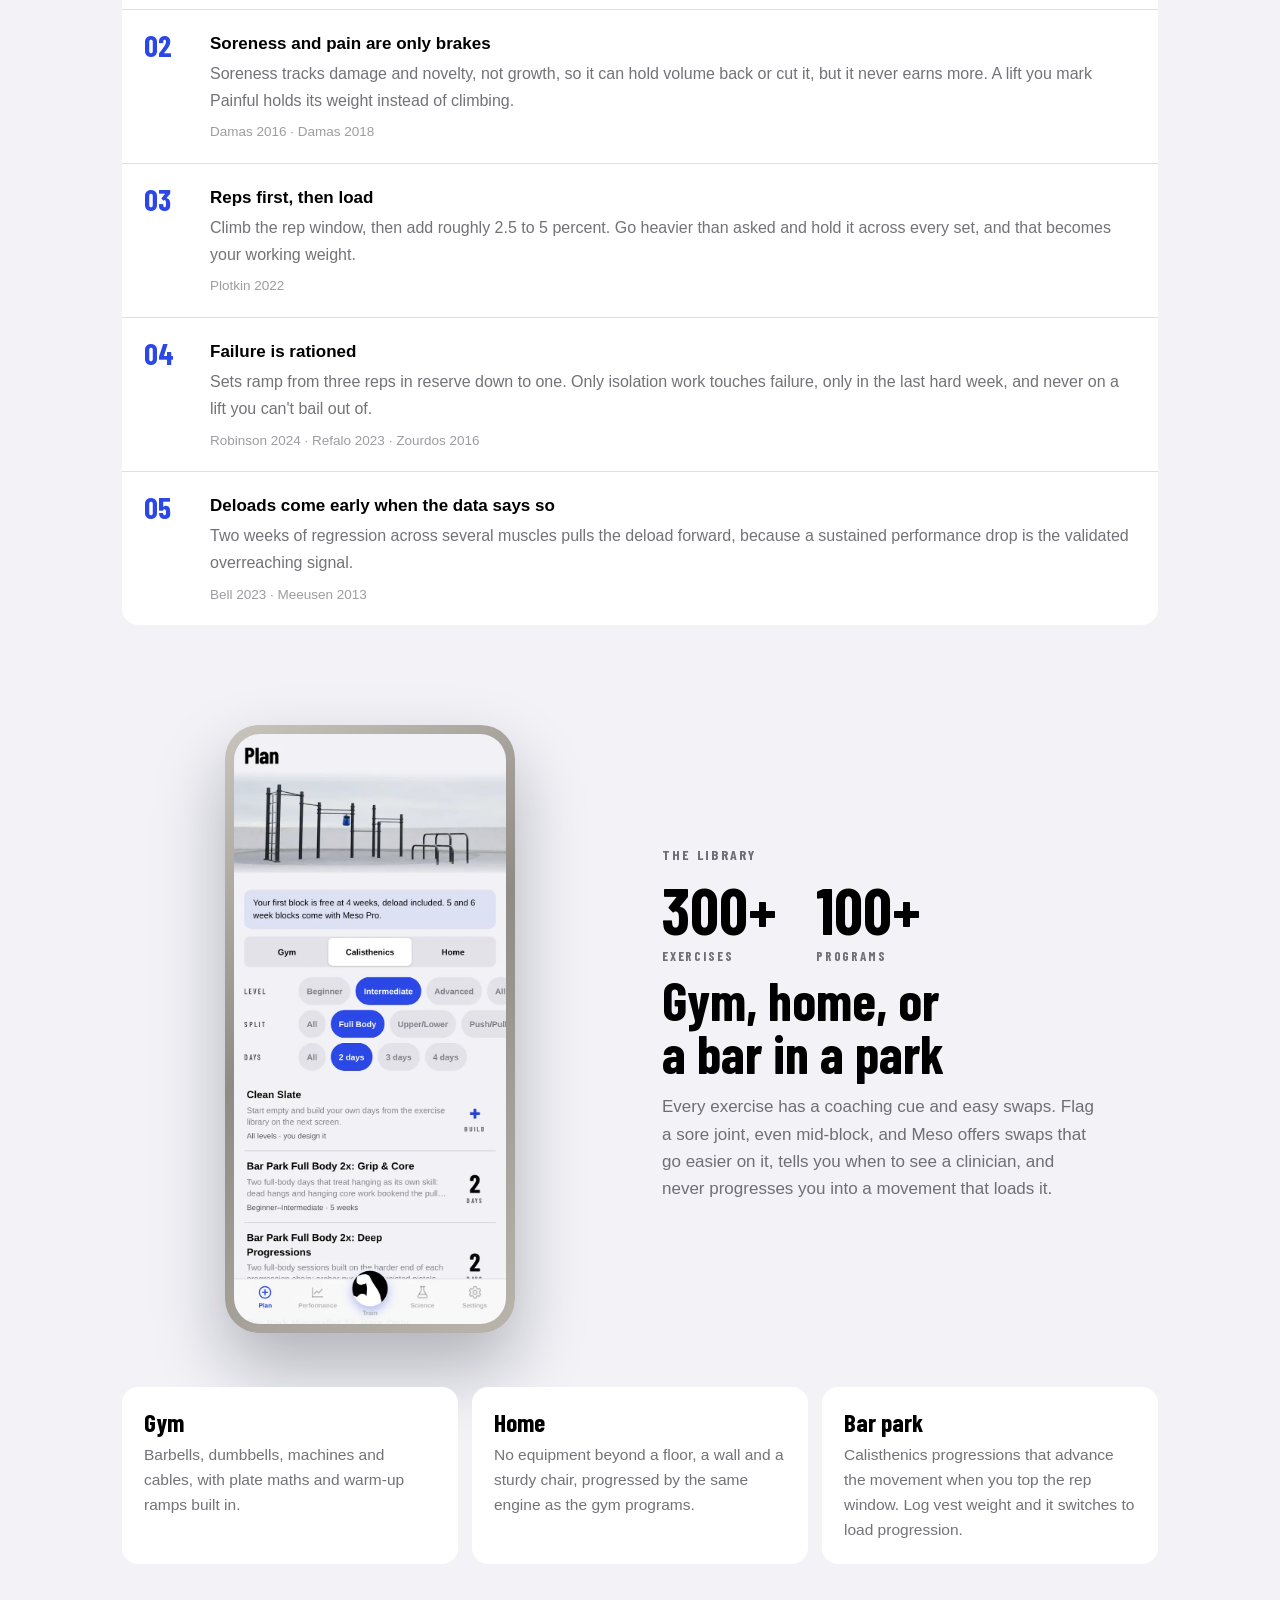
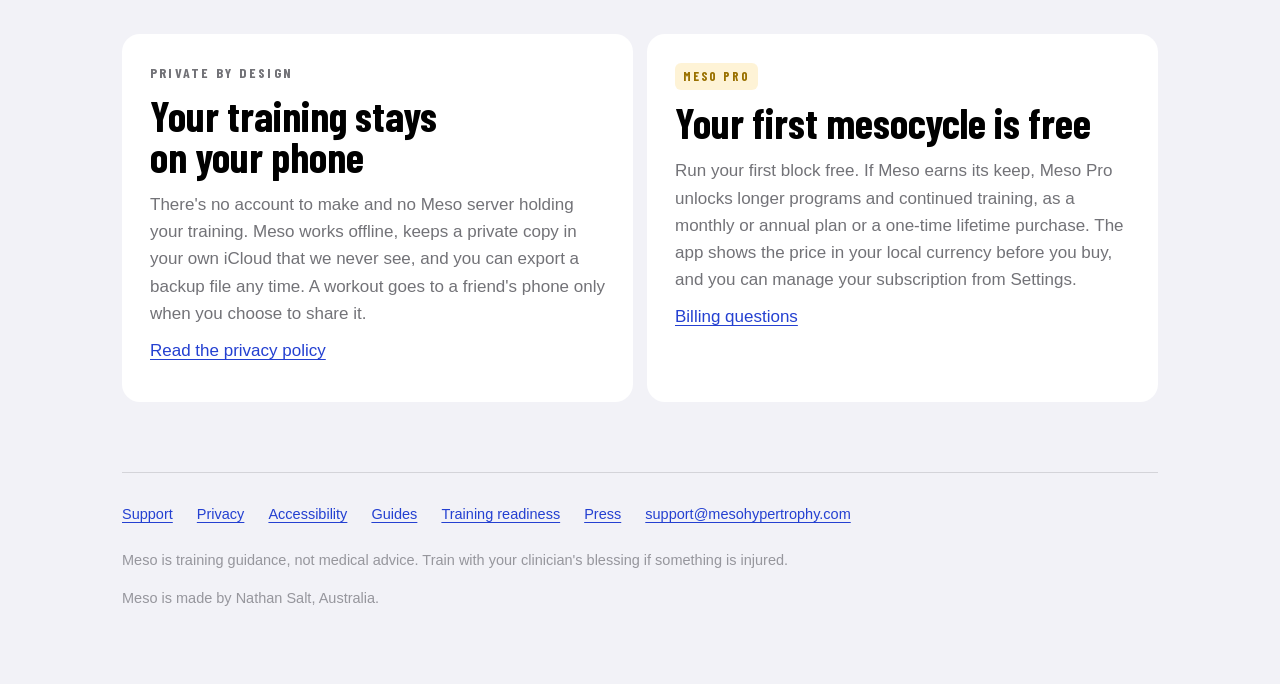
==== commit 73862b11: "Meso 1.4 on the site: 15 new advanced gym programs, the screen staying on while you rest, checking a" ====
--- a/index.html
+++ b/index.html
@@ -4,8 +4,8 @@
 <meta charset="utf-8">
 <meta name="viewport" content="width=device-width, initial-scale=1">
 <meta name="apple-itunes-app" content="app-id=6789395189">
-<title>Meso: Hypertrophy Coach</title>
-<meta name="description" content="A hypertrophy training app that decides your next set from what you actually lifted, with every rule cited to the research. Train with a friend phone to phone. It works offline and needs no account.">
+<title>Meso: Hypertrophy Coach | Progressive Overload Planner</title>
+<meta name="description" content="A hypertrophy training app that decides your next set from what you actually lifted, with every rule cited to the research. Train with a friend phone to phone. It works offline, needs no account, and backs up to your own iCloud.">
 <meta property="og:title" content="Meso: Hypertrophy Coach">
 <meta property="og:description" content="Volume you have to earn. Meso reads your logged performance and writes next week from it.">
 <meta property="og:image" content="https://mesohypertrophy.com/og.jpg">
@@ -97,6 +97,7 @@
   h2 em { font-style: normal; color: var(--accent); }
   .row p, .lead { color: var(--ink-2); margin: 0 0 12px; max-width: 46ch; text-wrap: pretty; }
   .eyebrow.new { color: var(--accent-text); }
+  .since { margin: 18px 0 0; color: var(--ink-2); font-size: 15.5px; }
 
   /* ---------- small cards ---------- */
   .grid { display: grid; gap: 14px; grid-template-columns: repeat(auto-fit, minmax(230px, 1fr)); margin-top: 24px; }
@@ -160,7 +161,7 @@
     </div>
     <div class="hero-grid">
       <div>
-        <p class="kicker">Hypertrophy coach · Earned Volume</p>
+        <p class="kicker">Progressive overload planner · Earned Volume</p>
         <h1>Volume you have to <em>earn</em>.</h1>
         <p class="lede">Meso reads what you actually lifted and writes next week from it. Beat last week and a muscle
           gets another set; stall and it holds. Every rule comes from published research, and the papers are in the app.</p>
@@ -189,7 +190,9 @@
         <p>Share today's workout with a friend's phone nearby, then see each other's sets as you log them. It runs
           straight between the two phones in the room, without an account or a server, and nothing arrives on a
           phone until its owner taps Accept.</p>
-        <p>Lifts you both do count toward your own progress. Their extras are logged without changing your program.</p>
+        <p>Lifts you both do count toward your own progress. Their extras are logged without changing your program.
+          If you don't have a block of your own yet, you can join theirs as a one-off. If they don't have Meso, show
+          them the QR code to get it.</p>
       </div>
     </div>
 
@@ -201,12 +204,12 @@
         <p>Every lift where you beat last week's best set counts toward this month's target, sized to your plan, so
           the challenge rewards the same thing the engine does.</p>
         <p>Special days like Halloween and Christmas Day are earned with one finished session. Every badge you earn
-          lives on the Performance tab.</p>
+          lives on the Performance tab, and you can share a finished block or a new PB as an image.</p>
       </div>
     </div>
 
     <div class="row">
-      <div class="row-media"><div class="phone"><img src="shots/02-muscles.webp" width="720" height="1561" loading="lazy" alt="A body map with each muscle coloured green where this week's planned sets land inside its evidence-based volume band."></div></div>
+      <div class="row-media"><div class="phone"><img src="shots/02-muscles.webp" width="720" height="1561" loading="lazy" alt="The Performance tab's body map, with each muscle coloured green where this week's planned sets land inside its evidence-based volume band."></div></div>
       <div>
         <p class="eyebrow">Coverage</p>
         <h2>See exactly where the work is going</h2>
@@ -215,6 +218,18 @@
           colour it is and what would change it.</p>
       </div>
     </div>
+  </section>
+
+  <section id="new">
+    <p class="eyebrow new">New in Meso 1.4</p>
+    <h2>Fifteen new programs, and a timer you can always see</h2>
+    <div class="grid">
+      <div class="card"><h3>15 advanced gym programs</h3><p>Upper / Lower 6x, Antagonist Pairs 5x, Full Body 5x: High Frequency, Golden-Era Split 5x, three classic bodybuilding splits, and five-day splits built around the stretch or run on machines and cables.</p></div>
+      <div class="card"><h3>The screen stays on while you rest</h3><p>The countdown is there when you look up. Rather it locked? Turn off Keep screen on while resting in Settings.</p></div>
+      <div class="card"><h3>Check a lift before you start</h3><p>Tap any lift on Train to see what it is, then swap it or take it out.</p></div>
+      <div class="card"><h3>A friend turned up late</h3><p>With a friend is on the workout screen now too, until you log your first set.</p></div>
+    </div>
+    <p class="since">From 1.3: the rest countdown on the Lock Screen and in the Dynamic Island, a private copy of your training in your own iCloud, and Apple Health if you turn it on.</p>
   </section>
 
   <section>
@@ -268,8 +283,8 @@
           <div class="stat"><b>100+</b><small>Programs</small></div>
         </div>
         <h2>Gym, home, or a bar in a park</h2>
-        <p>Every exercise has a coaching cue and easy swaps. Flag a sore joint and Meso offers swaps that go easier on
-          it, and progressions never step into a movement that loads it.</p>
+        <p>Every exercise has a coaching cue and easy swaps. Flag a sore joint, even mid-block, and Meso offers swaps that go
+          easier on it, tells you when to see a clinician, and never progresses you into a movement that loads it.</p>
       </div>
     </div>
     <div class="grid">
@@ -284,9 +299,9 @@
       <div class="panel">
         <p class="eyebrow">Private by design</p>
         <h2>Your training stays on your phone</h2>
-        <p>There's no account to make and no server holding your training. Meso works offline, and you can export a
-          backup file any time. A
-          workout goes to a friend's phone only when you choose to share it.</p>
+        <p>There's no account to make and no Meso server holding your training. Meso works offline, keeps a
+          private copy in your own iCloud that we never see, and you can export a backup file any time. A workout
+          goes to a friend's phone only when you choose to share it.</p>
         <p><a href="privacy.html">Read the privacy policy</a></p>
       </div>
       <div class="panel">
@@ -294,7 +309,7 @@
         <h2>Your first mesocycle is free</h2>
         <p>Run your first block free. If Meso earns its keep, Meso Pro unlocks longer programs and
           continued training, as a monthly or annual plan or a one-time lifetime purchase. The app shows the price in
-          your local currency before you buy.</p>
+          your local currency before you buy, and you can manage your subscription from Settings.</p>
         <p><a href="support.html">Billing questions</a></p>
       </div>
     </div>
